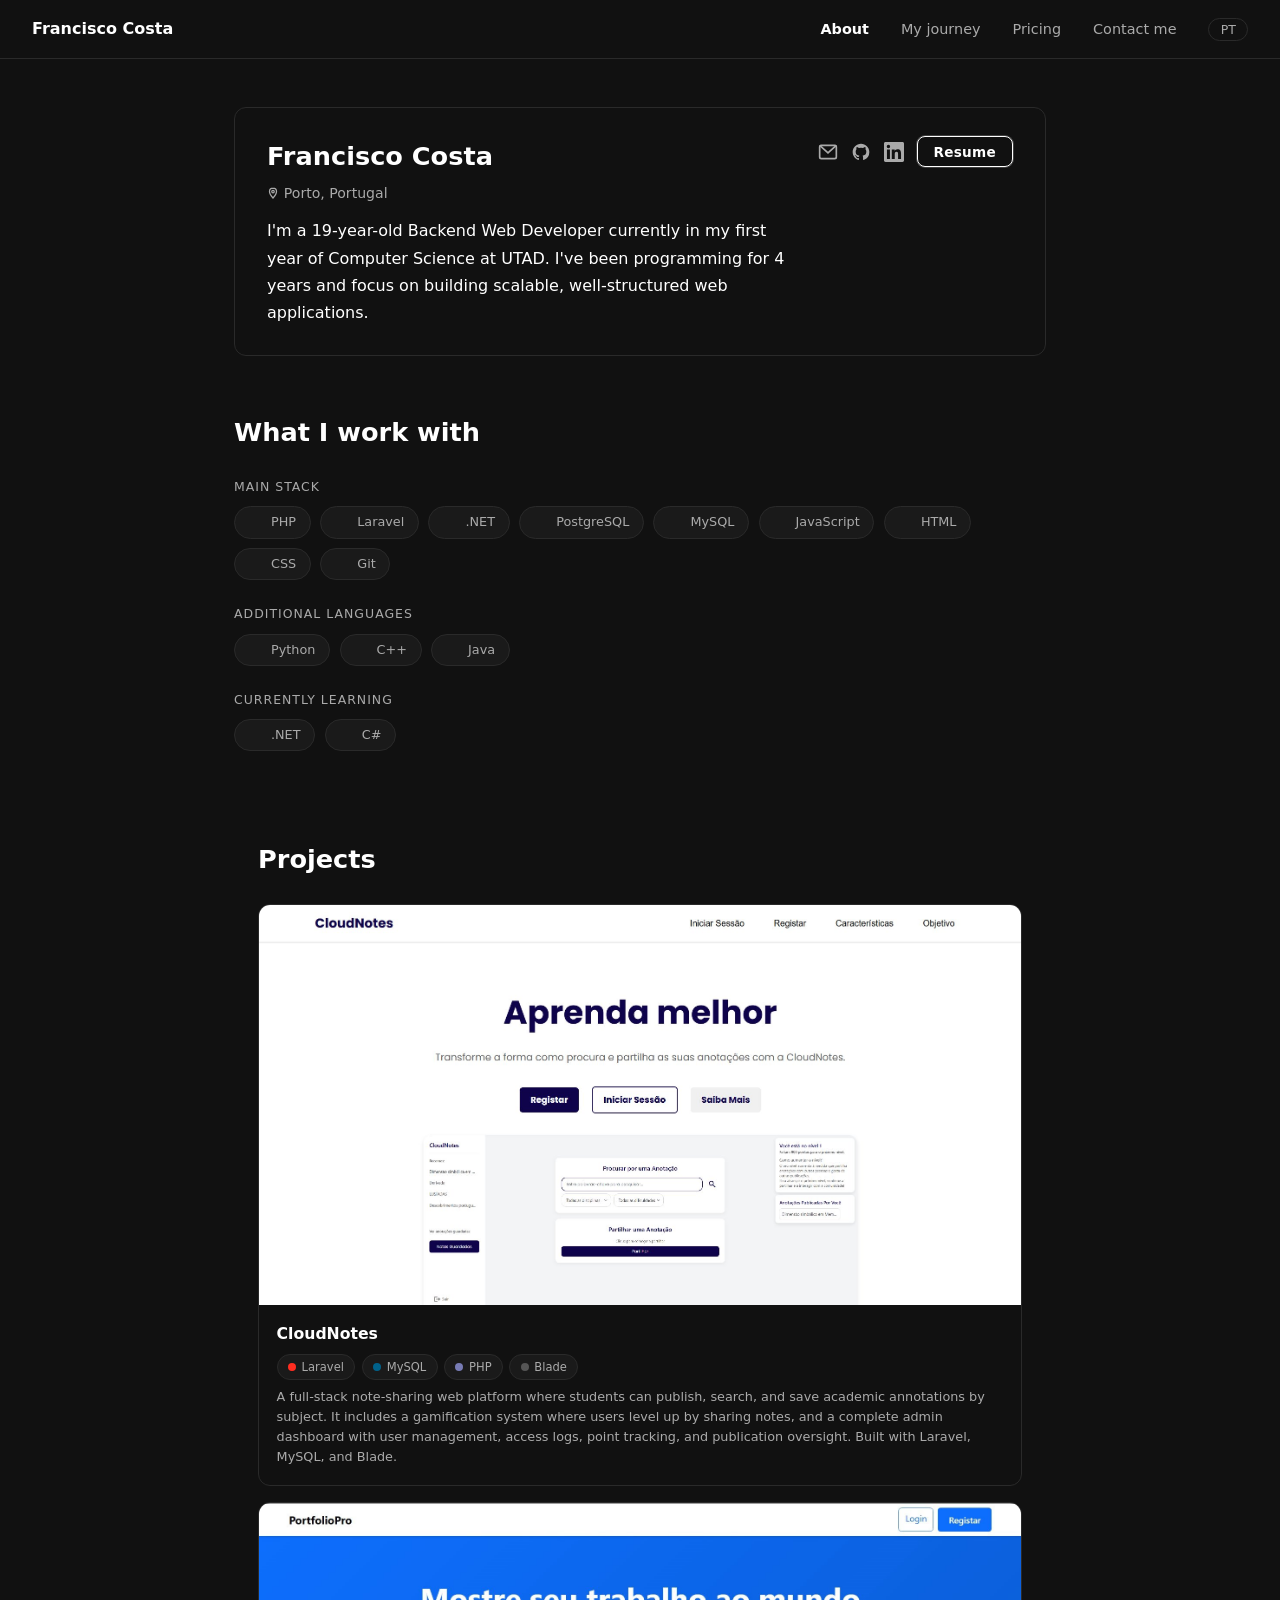
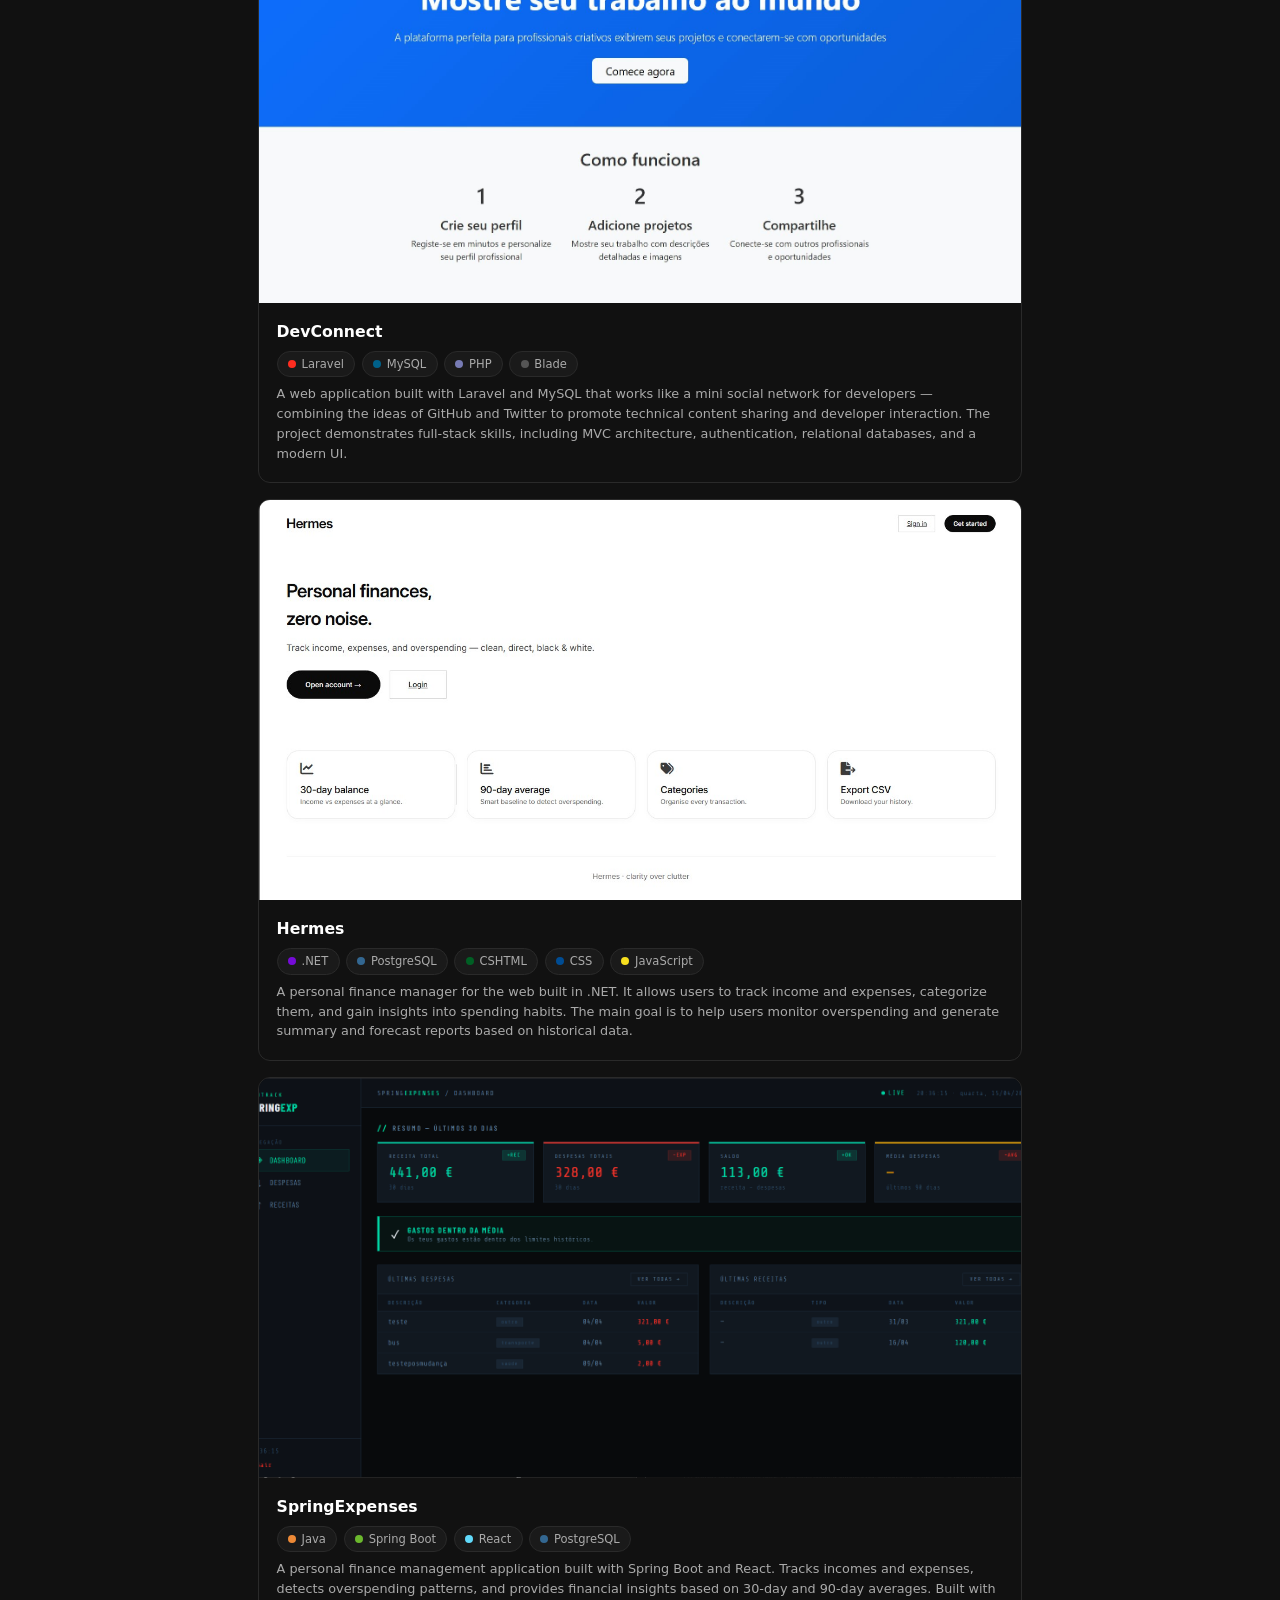
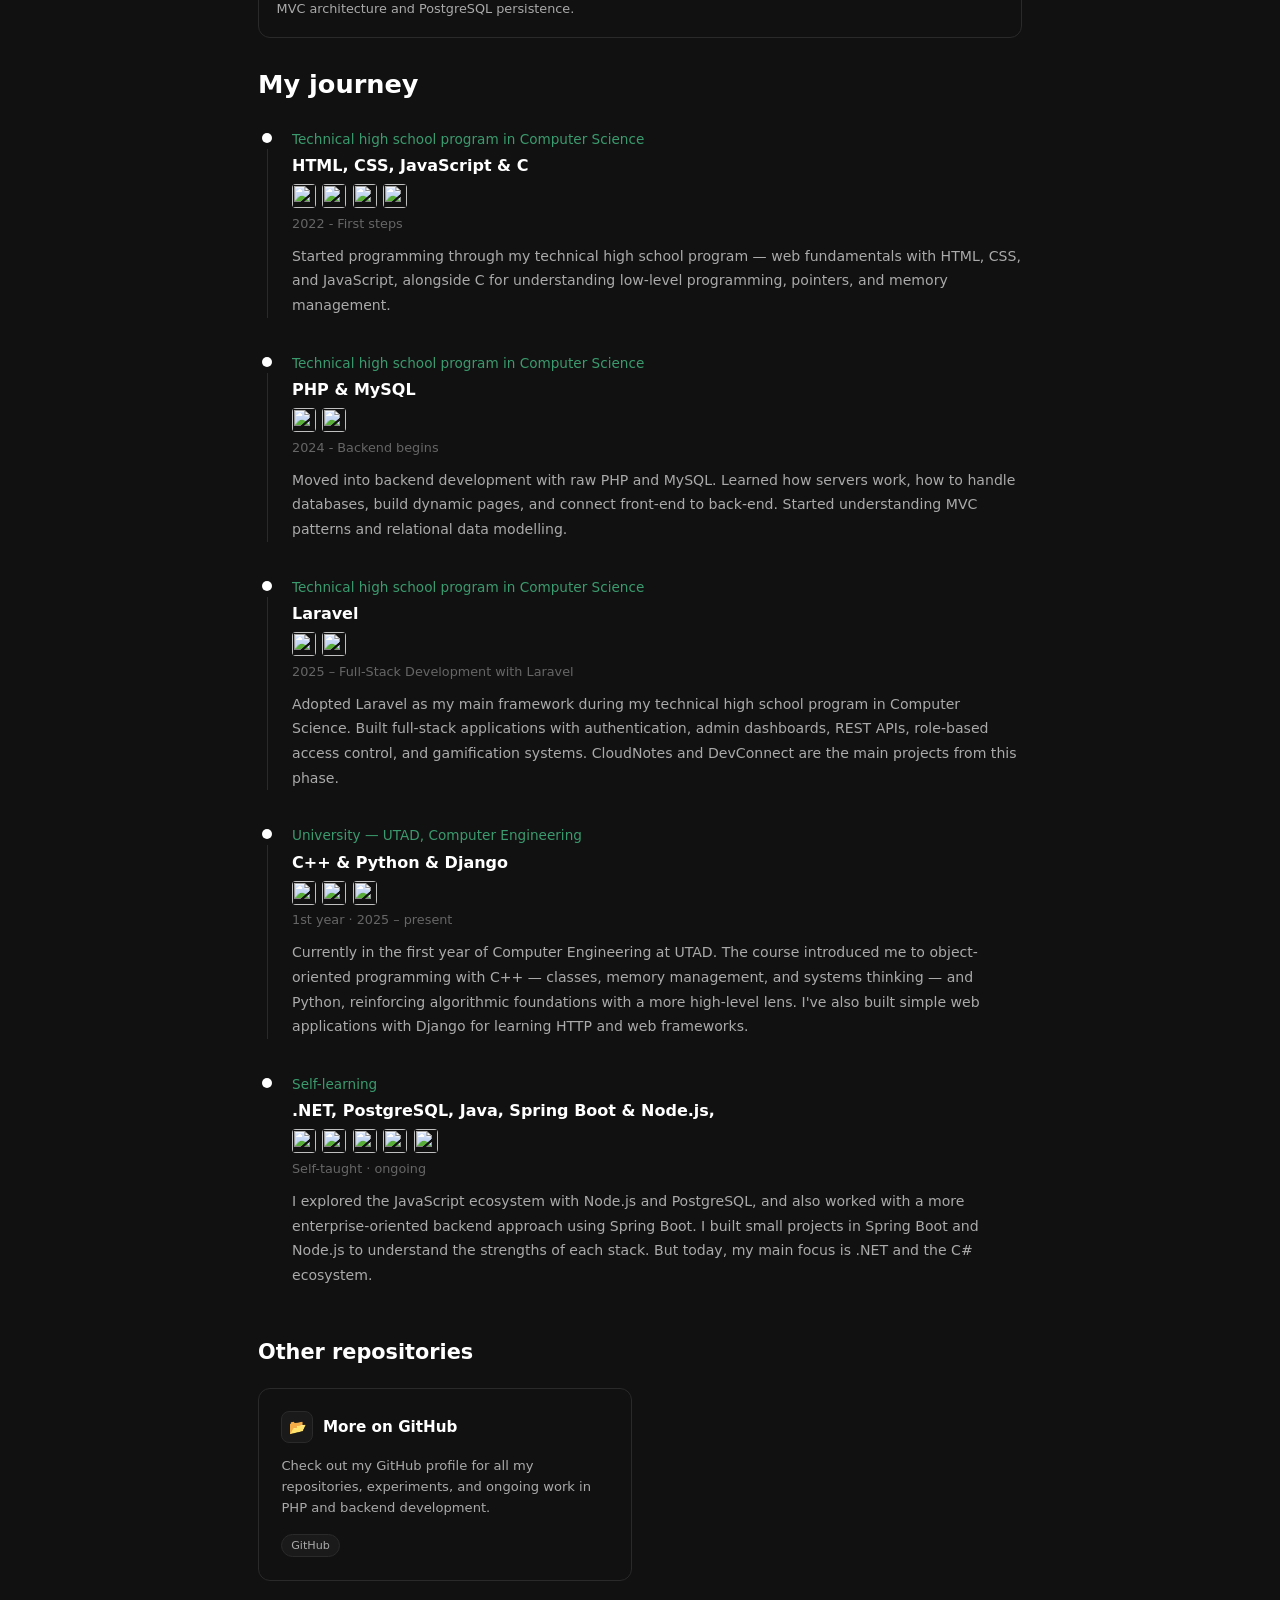
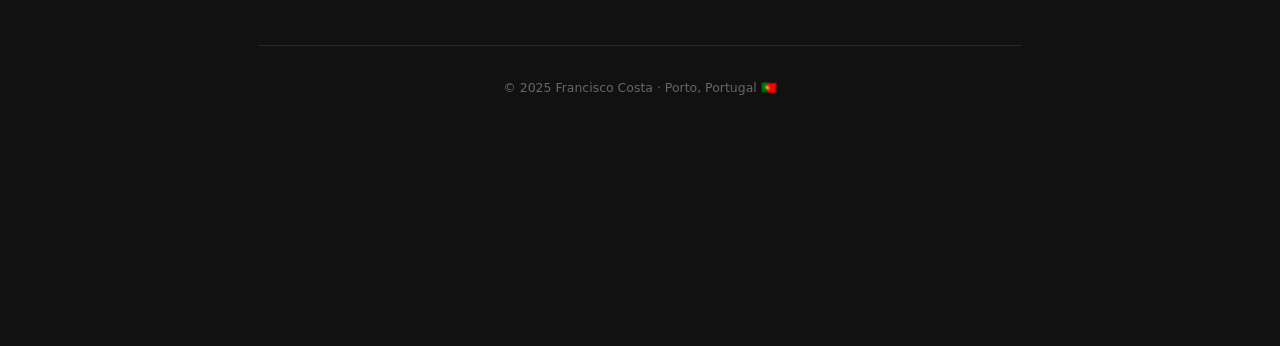
==== index.html @ a31b7cc2 "mudança nos projetos apresentados e otimização da pagina" ====
<!DOCTYPE html>
<html lang="en">
<head>
  <meta charset="UTF-8" />
  <meta name="viewport" content="width=device-width, initial-scale=1.0" />
  <title>Francisco Costa</title>
  <link rel="stylesheet" href="styles.css" />
  <!-- Google Analytics (Deferred) -->
  <script async src="https://www.googletagmanager.com/gtag/js?id=G-8XY3JKEK7T" defer></script>
</head>
<body>

<script>
window.dataLayer = window.dataLayer || [];
function gtag(){dataLayer.push(arguments);}
gtag('js', new Date());
gtag('config', 'G-8XY3JKEK7T');
</script>

<nav>
  <a href="index.html" class="nav-name">Francisco Costa</a>
  <ul class="nav-links">
    <li><a href="index.html" class="active" data-i18n="nav-about">About</a></li>
    <li><a href="#my-journey" id="nav-projects" data-i18n="nav-journey">My journey</a></li>
    <li><a href="pricing.html" data-i18n="nav-pricing">Pricing</a></li>
    <li><a href="contact.html" data-i18n="nav-contact">Contact me</a></li>
    <li><button id="lang-toggle" onclick="toggleLang()">PT</button></li>
  </ul>
</nav>

<!-- ══════════════ HOME ══════════════ -->
<main id="home-page">
  <div class="page">

    <div class="profile-card">
      <div class="profile-icons">
        <a href="mailto:franciscocosta1514@gmail.com" title="Email">
          <svg viewBox="0 0 24 24" fill="none" stroke="currentColor" stroke-width="2"><rect x="2" y="4" width="20" height="16" rx="2"/><polyline points="2,4 12,13 22,4"/></svg>
        </a>
        <a href="https://github.com/franciscocosta4" target="_blank" title="GitHub">
          <svg viewBox="0 0 24 24" fill="currentColor"><path d="M12 2C6.477 2 2 6.484 2 12.017c0 4.425 2.865 8.18 6.839 9.504.5.092.682-.217.682-.483 0-.237-.008-.868-.013-1.703-2.782.605-3.369-1.343-3.369-1.343-.454-1.158-1.11-1.466-1.11-1.466-.908-.62.069-.608.069-.608 1.003.07 1.531 1.032 1.531 1.032.892 1.53 2.341 1.088 2.91.832.092-.647.35-1.088.636-1.338-2.22-.253-4.555-1.113-4.555-4.951 0-1.093.39-1.988 1.029-2.688-.103-.253-.446-1.272.098-2.65 0 0 .84-.27 2.75 1.026A9.564 9.564 0 0112 6.844a9.59 9.59 0 012.504.337c1.909-1.296 2.747-1.027 2.747-1.027.546 1.379.202 2.398.1 2.651.64.7 1.028 1.595 1.028 2.688 0 3.848-2.339 4.695-4.566 4.943.359.309.678.92.678 1.855 0 1.338-.012 2.419-.012 2.747 0 .268.18.58.688.482A10.02 10.02 0 0022 12.017C22 6.484 17.522 2 12 2z"/></svg>
        </a>
        <a href="https://www.linkedin.com/in/franciscocostaa/" target="_blank" title="LinkedIn">
          <svg viewBox="0 0 24 24" fill="currentColor"><path d="M20.447 20.452h-3.554v-5.569c0-1.328-.027-3.037-1.852-3.037-1.853 0-2.136 1.445-2.136 2.939v5.667H9.351V9h3.414v1.561h.046c.477-.9 1.637-1.85 3.37-1.85 3.601 0 4.267 2.37 4.267 5.455v6.286zM5.337 7.433a2.062 2.062 0 01-2.063-2.065 2.064 2.064 0 112.063 2.065zm1.782 13.019H3.555V9h3.564v11.452zM22.225 0H1.771C.792 0 0 .774 0 1.729v20.542C0 23.227.792 24 1.771 24h20.451C23.2 24 24 23.227 24 22.271V1.729C24 .774 23.2 0 22.222 0h.003z"/></svg>
        </a>
        <button id="resume-btn" type="button" title="CV" data-i18n="resume-btn">CV</button>
      </div>
      <div class="profile-name">Francisco Costa</div>
      <div class="profile-location">
        <svg width="12" height="12" viewBox="0 0 24 24" fill="none" stroke="currentColor" stroke-width="2.5"><path d="M12 2C8.13 2 5 5.13 5 9c0 5.25 7 13 7 13s7-7.75 7-13c0-3.87-3.13-7-7-7z"/><circle cx="12" cy="9" r="2.5"/></svg>
        Porto, Portugal
      </div>
      <p class="profile-bio" data-i18n="bio">
        I'm an 19-year-old <strong> Backend Web Developer</strong> currently in my first year of <strong >Computer Science </strong>at UTAD. I've been programming for 4 years and focus on building scalable, well-structured web applications. 
      </p>
    </div>

    <h2 class="section-heading" data-i18n="what-i-work-with">What I work with</h2>

    <p style="font-size:0.78rem;color:var(--subtext);text-transform:uppercase;letter-spacing:0.08em;margin-bottom:0.6rem;margin-top:0" data-i18n="main-stack">Main stack</p>
    <div class="tech-grid" style="margin-bottom:1.5rem">
      <span class="tech-item"><img src="https://cdn.jsdelivr.net/gh/devicons/devicon@latest/icons/php/php-original.svg" class="tech-icon-img" />PHP</span>
      <span class="tech-item"><img src="https://cdn.jsdelivr.net/gh/devicons/devicon@latest/icons/laravel/laravel-original.svg" class="tech-icon-img" />Laravel</span>
      <span class="tech-item"><img src="https://cdn.jsdelivr.net/gh/devicons/devicon@latest/icons/dotnetcore/dotnetcore-original.svg" class="tech-icon-img" />.NET</span>
      <span class="tech-item"><img src="https://cdn.jsdelivr.net/gh/devicons/devicon@latest/icons/postgresql/postgresql-original.svg" class="tech-icon-img" />PostgreSQL</span>
      <span class="tech-item"><img src="https://cdn.jsdelivr.net/gh/devicons/devicon@latest/icons/mysql/mysql-original.svg" class="tech-icon-img" />MySQL</span>
      <span class="tech-item"><img src="https://cdn.jsdelivr.net/gh/devicons/devicon@latest/icons/javascript/javascript-original.svg" class="tech-icon-img" />JavaScript</span>
      <!-- <span class="tech-item"><img src="https://cdn.jsdelivr.net/gh/devicons/devicon@latest/icons/nodejs/nodejs-original.svg" class="tech-icon-img" />Node.js</span> -->
      <!-- <span class="tech-item"><img src="https://cdn.jsdelivr.net/gh/devicons/devicon@latest/icons/express/express-original.svg" class="tech-icon-img" />Express</span> -->
      <span class="tech-item"><img src="https://cdn.jsdelivr.net/gh/devicons/devicon@latest/icons/html5/html5-original.svg" class="tech-icon-img" />HTML</span>
      <span class="tech-item"><img src="https://cdn.jsdelivr.net/gh/devicons/devicon@latest/icons/css3/css3-original.svg" class="tech-icon-img" />CSS</span>
      <span class="tech-item"><img src="https://cdn.jsdelivr.net/gh/devicons/devicon@latest/icons/git/git-original.svg" class="tech-icon-img" />Git</span>
    </div>
    
    <p style="font-size:0.78rem;color:var(--subtext);text-transform:uppercase;letter-spacing:0.08em;margin-bottom:0.6rem;margin-top:0" data-i18n="additional-languages">Additional languages</p>
    <div class="tech-grid" style="margin-bottom:1.5rem">
      <span class="tech-item"><img src="https://cdn.jsdelivr.net/gh/devicons/devicon@latest/icons/python/python-original.svg" class="tech-icon-img" />Python</span>
      <span class="tech-item"><img src="https://cdn.jsdelivr.net/gh/devicons/devicon@latest/icons/cplusplus/cplusplus-original.svg" class="tech-icon-img" />C++</span>
      <span class="tech-item"><img src="https://cdn.jsdelivr.net/gh/devicons/devicon@latest/icons/java/java-original.svg" class="tech-icon-img" />Java</span>
      <!-- <span class="tech-item"><img src="https://cdn.jsdelivr.net/gh/devicons/devicon@latest/icons/c/c-original.svg" class="tech-icon-img" />C</span> -->
    </div>
    
    <p style="font-size:0.78rem;color:var(--subtext);text-transform:uppercase;letter-spacing:0.08em;margin-bottom:0.6rem;margin-top:0" data-i18n="learning-label">Currently Learning</p>
    <div class="tech-grid" style="margin-bottom:2.5rem">
      <span class="tech-item"><img src="https://cdn.jsdelivr.net/gh/devicons/devicon@latest/icons/dotnetcore/dotnetcore-original.svg" class="tech-icon-img" />.NET</span>
      <span class="tech-item"><img src="https://raw.githubusercontent.com/devicons/devicon/54cfe13ac10eaa1ef817a343ab0a9437eb3c2e08/icons/csharp/csharp-original.svg" class="tech-icon-img" />C#</span>
      <!-- <span class="tech-item"><img src="https://cdn.jsdelivr.net/gh/devicons/devicon@latest/icons/postgresql/postgresql-original.svg" class="tech-icon-img" />PostgreSQL</span> -->
    </div>
    <!-- ══════════════ PROJECTS PAGE ══════════════ -->
<div id="projects">
  <div class="page">
    <h1 class="section-heading" data-i18n="projects-heading">Projects</h1>
    <div class="work-list">

      <!-- CLOUDNOTES -->
      <a class="work-card" href="https://github.com/franciscocosta4/CloudNotes" target="_blank" style="text-decoration:none;color:inherit;display:block">
        <div class="work-screenshot" >
          <img src="[data-uri]" style="width:100%;height:100%;object-fit:cover;object-position:top left" />
        </div>
        <div class="work-info">
          <div class="work-title">CloudNotes</div>
          <div class="work-tech-row">
            <span class="work-badge"><span class="dot" style="background:#ff2d20"></span>Laravel</span>
            <span class="work-badge"><span class="dot" style="background:#00618a"></span>MySQL</span>
            <span class="work-badge"><span class="dot" style="background:#777bb4"></span>PHP</span>
            <span class="work-badge"><span class="dot" style="background:#555"></span>Blade</span>
          </div>
          <div class="work-desc" data-i18n="desc-cloudnotes">
            A full-stack note-sharing web platform where students can publish, search, and save academic annotations by subject. Features a <strong style="color:var(--text)">gamification system</strong> where users level up by sharing notes, and a complete <strong style="color:var(--text)">admin dashboard</strong> with user management, access logs, point tracking, and published annotation oversight. Built with Laravel, MySQL, and Blade.
          </div>
        </div>
      </a>

      <!-- PORTFOLIO -->
      <a class="work-card" href="https://github.com/franciscocosta4/portfolio-profissional-online" target="_blank" style="text-decoration:none;color:inherit;display:block">
        <div class="work-screenshot" >
          <img src="[data-uri]" style="width:100%;height:100%;object-fit:cover;object-position:top left" />
        </div>
        <div class="work-info">
          <div class="work-title">DevConnect</div>
          <div class="work-tech-row">
            <span class="work-badge"><span class="dot" style="background:#ff2d20"></span>Laravel</span>
            <span class="work-badge"><span class="dot" style="background:#00618a"></span>MySQL</span>
            <span class="work-badge"><span class="dot" style="background:#777bb4"></span>PHP</span>
            <span class="work-badge"><span class="dot" style="background:#555"></span>Blade</span>
            <!-- <span class="work-badge"><span class="dot" style="background:#1da1f2"></span>Twitter API</span>
            <span class="work-badge"><span class="dot" style="background:#0077b5"></span>LinkedIn API</span> -->
          </div>
          <div class="work-desc" data-i18n="desc-devconnect">
           Web application built with <strong style="color:var(--text)">Laravel and MySQL </strong> that works as a mini social network for developers — conceptually combining GitHub and Twitter, focused on sharing technical content and developer interaction.

The project aims to demonstrate full-stack skills, including MVC architecture, authentication, relational databases, and a modern UI.

          </div>
        </div>
      </a>


      <!-- HERMES -->
      <a class="work-card" href="https://github.com/franciscocosta4/hermes" target="_blank" style="text-decoration:none;color:inherit;display:block">
        <div class="work-screenshot" >
          <img src="hermes.jpg" alt="Hermes dashboard" style="width:100%;height:100%;object-fit:cover;object-position:top" />
        </div>
        <div class="work-info">
          <div class="work-title">Hermes</div>
          <div class="work-tech-row">
            <span class="work-badge"><span class="dot" style="background:#750bd8;color:#000"></span>.NET</span>
            <span class="work-badge"><span class="dot" style="background:#336791"></span>PostgreSQL</span>
            <span class="work-badge"><span class="dot" style="background:#005f24"></span>CSHTML</span>
            <span class="work-badge"><span class="dot" style="background:#004c93"></span>CSS</span>
            <span class="work-badge"><span class="dot" style="background:#f7df1e;color:#000"></span>JavaScript</span>
          </div>
          <div class="work-desc" data-i18n="desc-hermes">
            A personal <strong style="color:var(--text)">finance manager </strong> for the web made in  .net. It allows users to track incomes and expenses, categorize them, and get insights about spending behavior. The primary goal is to help users monitor if they are overspending and provide summary and forecast reports based on historical data.
          </div>
        </div>
      </a>

      <!-- SPRINGEXPENSES -->
      <a class="work-card" href="https://github.com/franciscocosta4/SpringExpenses" target="_blank" style="text-decoration:none;color:inherit;display:block">
        <div class="work-screenshot" >
          <img src="springExpenses.png" style="width:100%;height:100%;object-fit:cover;object-position:top" alt="SpringExpenses Dashboard" />
        </div>
        <div class="work-info">
          <div class="work-title">SpringExpenses</div>
          <div class="work-tech-row">
            <span class="work-badge"><span class="dot" style="background:#ed8936"></span>Java</span>
            <span class="work-badge"><span class="dot" style="background:#6bb82d"></span>Spring Boot</span>
            <span class="work-badge"><span class="dot" style="background:#61dafb;color:#000"></span>React</span>
            <span class="work-badge"><span class="dot" style="background:#336791"></span>PostgreSQL</span>
          </div>
          <div class="work-desc" data-i18n="desc-springexpenses">
            A personal finance management application built with <strong style="color:var(--text)">Spring Boot and React</strong>. Tracks incomes and expenses, detects overspending patterns, and provides financial insights based on 30-day and 90-day averages. Built with MVC architecture and PostgreSQL persistence.
          </div>
        </div>
      </a>
    </div>
    <br/>

    <div class="exp-section">
      <h2 id="my-journey" class="section-heading" data-i18n="my-journey">My journey</h2>
      <div>

        <div class="exp-item">
          <div class="exp-timeline"><div class="exp-dot"></div><div class="exp-line"></div></div>
          <div>
            <span class="exp-company-link">Technical high school program in Computer Science</span>
            <div class="exp-role">HTML, CSS, JavaScript &amp; C</div>
            <div class="exp-tech-row">
              <img src="https://cdn.jsdelivr.net/gh/devicons/devicon@latest/icons/html5/html5-original.svg" class="exp-tech-img" title="HTML5" />
              <img src="https://cdn.jsdelivr.net/gh/devicons/devicon@latest/icons/css3/css3-original.svg" class="exp-tech-img" title="CSS3" />
              <img src="https://cdn.jsdelivr.net/gh/devicons/devicon@latest/icons/javascript/javascript-original.svg" class="exp-tech-img" title="JavaScript" />
              <img src="https://cdn.jsdelivr.net/gh/devicons/devicon@latest/icons/c/c-original.svg" class="exp-tech-img" title="C" />
            </div>
            <div class="exp-period" data-i18n="period-1">2022 - First steps</div>
            <div class="exp-desc" data-i18n="desc-1">
              Started programming through my technical high school program — web fundamentals with HTML, CSS, and JavaScript, alongside <strong>C</strong> for understanding low-level programming.
            </div>
          </div>
        </div>

        <div class="exp-item">
          <div class="exp-timeline"><div class="exp-dot"></div><div class="exp-line"></div></div>
          <div>
            <span class="exp-company-link">Technical high school program in Computer Science</span>
            <div class="exp-role">PHP &amp; MySQL</div>
            <div class="exp-tech-row">
              <img src="https://cdn.jsdelivr.net/gh/devicons/devicon@latest/icons/php/php-original.svg" class="exp-tech-img" title="PHP" />
              <img src="https://cdn.jsdelivr.net/gh/devicons/devicon@latest/icons/mysql/mysql-original.svg" class="exp-tech-img" title="MySQL" />
            </div>
            <div class="exp-period" data-i18n="period-2">2024 - Backend begins</div>
            <div class="exp-desc" data-i18n="desc-2">
              Moved into backend development with raw PHP and MySQL. Learned how servers work, how to handle databases, build dynamic pages, and connect front-end to back-end.
            </div>
          </div>
        </div>

        <div class="exp-item">
          <div class="exp-timeline"><div class="exp-dot"></div><div class="exp-line"></div></div>
          <div>
            <span class="exp-company-link">Technical high school program in Computer Science</span>
            <div class="exp-role">Laravel</div>
            <div class="exp-tech-row">
              <img src="https://cdn.jsdelivr.net/gh/devicons/devicon@latest/icons/laravel/laravel-original.svg" class="exp-tech-img" title="Laravel" />
              <img src="https://cdn.jsdelivr.net/gh/devicons/devicon@latest/icons/mysql/mysql-original.svg" class="exp-tech-img" title="MySQL" />
            </div>
            <div class="exp-period" data-i18n="period-3">2025 – Full-Stack Development with Laravel</div>
            <div class="exp-desc" data-i18n="desc-3">
              Adopted Laravel as my main framework and started building full-stack applications with authentication, admin dashboards, REST APIs and much more. <strong>CloudNotes and DevConnect are the main projects from this phase.</strong>
            </div>
          </div>
        </div>

        <div class="exp-item">
          <div class="exp-timeline"><div class="exp-dot"></div><div class="exp-line"></div></div>
          <div>
            <span class="exp-company-link">University — UTAD, Computer Engineering</span>
            <div class="exp-role">C++ &amp; Python &amp; Django</div>
            <div class="exp-tech-row">
              <img src="https://cdn.jsdelivr.net/gh/devicons/devicon@latest/icons/cplusplus/cplusplus-original.svg" class="exp-tech-img" title="C++" />
              <img src="https://cdn.jsdelivr.net/gh/devicons/devicon@latest/icons/python/python-original.svg" class="exp-tech-img" title="Python" />
              <img src="https://cdn.jsdelivr.net/gh/devicons/devicon@latest/icons/django/django-plain.svg" class="exp-tech-img" title="Django" />
            </div>
            <div class="exp-period" data-i18n="period-4">1st year · 2025 – present</div>
            <div class="exp-desc" data-i18n="desc-4">
              Currently in the first year of <strong>Computer Engineering at UTAD</strong>. The course introduced me to object-oriented programming with <strong>C++</strong> and <strong>Python</strong>, reinforcing algorithmic foundations with a more high-level lens. I've also built simple web applications with <strong>Django</strong>.
            </div>
          </div>
        </div>

        <div class="exp-item">
          <div class="exp-timeline"><div class="exp-dot"></div></div>
          <div>
            <span class="exp-company-link">Self-learning</span>

            <div class="exp-role">.NET, PostgreSQL, Java, Spring Boot &amp; Node.js,</div>
            <div class="exp-tech-row">
              <img src="https://cdn.jsdelivr.net/gh/devicons/devicon@latest/icons/dotnetcore/dotnetcore-original.svg" class="exp-tech-img" title=".NET" />
              <img src="https://cdn.jsdelivr.net/gh/devicons/devicon@latest/icons/postgresql/postgresql-original.svg" class="exp-tech-img" title="PostgreSQL" />
              <img src="https://cdn.jsdelivr.net/gh/devicons/devicon@latest/icons/spring/spring-original.svg" class="exp-tech-img" title="Spring Boot" />
              <img src="https://cdn.jsdelivr.net/gh/devicons/devicon@latest/icons/java/java-original.svg" class="exp-tech-img" title="Java" />
              <img src="https://cdn.jsdelivr.net/gh/devicons/devicon@latest/icons/nodejs/nodejs-original.svg" class="exp-tech-img" title="Node.js" />
            </div>
            <div class="exp-period" data-i18n="period-5">Self-taught · ongoing</div>
            <div class="exp-desc" data-i18n="desc-5">
              I explored the JavaScript ecosystem with Node.js and PostgreSQL, and also worked with a enterprise-oriented  approach using Spring Boot. I built small projects in <strong>Spring Boot</strong> and <strong>Node.js</strong> to understand the strengths of each stack.
              <br> But today, my <strong>main focus</strong> is <strong>.NET</strong> and the C# ecosystem.
            </div>
          </div>
        </div>
</div>



    <div class="proj-grid-header" style="margin-top:3rem;margin-bottom:1.2rem">
      <h2 style="font-size:1.3rem;font-weight:700;color:var(--text)">Other repositories</h2>
    </div>
    <div class="projects-grid">
      <a class="proj-card" href="https://github.com/franciscocosta4" target="_blank">
        <div class="proj-top"><div class="proj-icon">📂</div><div class="proj-name">More on GitHub</div></div>
        <div class="proj-desc">Check out my GitHub profile for all my repositories, experiments, and ongoing work in PHP and backend development.</div>
        <div class="proj-tags"><span class="proj-tag">GitHub</span></div>
      </a>

    </div>
    <div class="footer">© 2025 Francisco Costa · Porto, Portugal 🇵🇹</div>
  </div>
</div>

</main>

<script>
  function showPage(page) {
    ['home','projects','pricing','contact'].forEach(p => {
      document.getElementById(p+'-page').style.display = 'none';
      const n = document.getElementById('nav-'+p);
      if(n) n.classList.remove('active');
    });
    document.getElementById(page+'-page').style.display = 'block';
    const activeNav = document.getElementById('nav-'+page);
    if(activeNav) activeNav.classList.add('active');
  }
</script>
<script src="scripts.js" defer></script>
</body>
</html>
---- styles.css ----
/* GLOBAL STYLES */
*, *::before, *::after {
  box-sizing: border-box;
  margin: 0;
  padding: 0;
}

:root {
  --bg: #111111;
  --surface: #1a1a1a;
  --border: #2a2a2a;
  --accent: #3b9b6e;
  --text: #ffffff;
  --subtext: #aaaaaa;
  --muted: #666666;
}

html {
  scroll-behavior: smooth;
  scroll-padding-top: 5.5rem;
}

body {
  background: var(--bg);
  color: var(--text);
  font-family: Inter, ui-sans-serif, system-ui, -apple-system, BlinkMacSystemFont, "Segoe UI", sans-serif;
  font-size: 16px;
  line-height: 1.6;
  opacity: 0;
  animation: fadeIn 0.6s ease forwards;
}

@keyframes fadeIn {
  to {
    opacity: 1;
  }
}

a {
  color: inherit;
  text-decoration: none;
}

/* NAVIGATION */
nav {
  display: flex;
  align-items: center;
  justify-content: space-between;
  padding: 1rem 2rem;
  position: sticky;
  top: 0;
  background: var(--bg);
  z-index: 50;
  border-bottom: 1px solid var(--border);
}

.nav-name {
  font-weight: 700;
  font-size: 1rem;
}

.nav-links {
  display: flex;
  gap: 2rem;
  list-style: none;
}

.nav-links a {
  color: var(--subtext);
  font-size: 0.9rem;
  transition: color 0.15s;
  cursor: pointer;
}

.nav-links a:hover,
.nav-links a.active {
  color: var(--text);
  font-weight: 600;
}

#lang-toggle {
  background: none;
  border: 1px solid var(--border);
  color: var(--subtext);
  border-radius: 999px;
  padding: 0.2rem 0.7rem;
  font-size: 0.78rem;
  cursor: pointer;
  font-family: inherit;
  transition: color 0.2s, border-color 0.2s;
}

#lang-toggle:hover {
  color: var(--text);
  border-color: var(--text);
}

/* PAGE WRAPPER */
.page {
  max-width: 860px;
  margin: 0 auto;
  padding: 3rem 1.5rem 6rem;
}

.page.pricing {
  max-width: 860px;
}

.page.contact {
  min-height: calc(100vh - 70px);
  display: flex;
  flex-direction: column;
  justify-content: center;
}

/* FOOTER */
.footer {
  text-align: center;
  color: var(--muted);
  font-size: 0.78rem;
  padding-top: 2rem;
  border-top: 1px solid var(--border);
  margin-top: 4rem;
}

/* PROFILE CARD */
.profile-card {
  border: 1px solid var(--border);
  border-radius: 12px;
  padding: 1.8rem 2rem;
  margin-bottom: 3.5rem;
  position: relative;
}

.profile-icons {
  position: absolute;
  top: 1.8rem;
  right: 2rem;
  display: flex;
  gap: 0.8rem;
}

.profile-icons a {
  color: var(--subtext);
  transition: color 0.15s;
  display: flex;
  align-items: center;
}

.profile-icons button {
  color: #ffffff;
  background: transparent;
  border: 1px solid #ffffff;
  border-radius: 8px;
  padding: 0.4rem 1rem;
  font-size: 0.85rem;
  font-weight: 700;
  letter-spacing: 0.02em;
  font-family: inherit;
  cursor: pointer;
  box-shadow: 0 0 0 1px rgba(255, 255, 255, 0.2);
  transition: transform 0.16s ease, box-shadow 0.16s ease, background-color 0.16s ease;
}

.profile-icons a:hover {
  color: var(--text);
}

.profile-icons button:hover {
  transform: translateY(-1px);
  background-color: rgba(255, 255, 255, 0.08);
  box-shadow: 0 0 0 1px rgba(255, 255, 255, 0.45);
}

.profile-icons button:focus-visible {
  outline: 2px solid #ffffff;
  outline-offset: 2px;
}

.profile-icons svg {
  width: 20px;
  height: 20px;
}

.profile-name {
  font-size: 1.6rem;
  font-weight: 800;
  margin-bottom: 0.3rem;
}

.profile-location {
  color: var(--subtext);
  font-size: 0.88rem;
  display: flex;
  align-items: center;
  gap: 0.3rem;
  margin-bottom: 0.8rem;
}

.profile-bio {
  font-size: 1rem;
  color: var(--text);
  line-height: 1.7;
  max-width: 520px;
}

/* SECTION HEADING */
.section-heading {
  font-size: 1.6rem;
  font-weight: 800;
  margin-bottom: 1.5rem;
}

/* Section meta (labels like "Main stack", "Additional languages") */
.section-meta {
  font-size: 0.78rem;
  color: var(--subtext);
  text-transform: uppercase;
  letter-spacing: 0.08em;
  margin: 0 0 0.6rem 0;
}

/* TECH GRID */
.tech-grid {
  display: flex;
  flex-wrap: wrap;
  gap: 0.6rem;
  margin-bottom: 1.5rem;
}

.tech-item {
  display: inline-flex;
  align-items: center;
  gap: 0.4rem;
  background: var(--surface);
  border: 1px solid var(--border);
  border-radius: 999px;
  padding: 0.3rem 0.85rem;
  font-size: 0.8rem;
  color: var(--subtext);
  white-space: nowrap;
}

.tech-icon {
  width: 16px;
  height: 16px;
  border-radius: 3px;
  display: inline-flex;
  align-items: center;
  justify-content: center;
  font-size: 9px;
  font-weight: 700;
  color: #fff;
  flex-shrink: 0;
}

.tech-icon-img {
  width: 16px;
  height: 16px;
  border-radius: 3px;
  flex-shrink: 0;
  object-fit: contain;
}

/* EXPERIENCE SECTION */
.exp-section {
  margin-bottom: 3.5rem;
}

.exp-item {
  display: grid;
  grid-template-columns: 18px 1fr;
  gap: 0 1rem;
  padding-bottom: 2.2rem;
}

.exp-item:last-child {
  padding-bottom: 0;
}

.exp-timeline {
  display: flex;
  flex-direction: column;
  align-items: center;
}

.exp-dot {
  width: 10px;
  height: 10px;
  border-radius: 50%;
  background: var(--text);
  flex-shrink: 0;
  margin-top: 4px;
}

.exp-line {
  flex: 1;
  width: 1px;
  background: var(--border);
  margin-top: 6px;
}

.exp-item:last-child .exp-line {
  display: none;
}

.exp-company-link {
  color: var(--accent);
  font-size: 0.85rem;
  font-weight: 500;
  display: block;
  margin-bottom: 0.15rem;
}

.exp-role {
  font-weight: 700;
  font-size: 1rem;
  margin-bottom: 0.35rem;
}

.exp-featured-icon {
  width: 34px;
  height: 34px;
  border-radius: 10px;
  display: inline-flex;
  align-items: center;
  justify-content: center;
  background: var(--surface);
  border: 1px solid var(--border);
  margin-bottom: 0.55rem;
  overflow: hidden;
}

.exp-featured-icon img {
  width: 22px;
  height: 22px;
  object-fit: contain;
  display: block;
}

.exp-tech-row {
  display: flex;
  gap: 0.4rem;
  flex-wrap: wrap;
  margin-bottom: 0.35rem;
}

.exp-tech {
  width: 24px;
  height: 24px;
  border-radius: 50%;
  display: inline-flex;
  align-items: center;
  justify-content: center;
  font-size: 9px;
  font-weight: 700;
  color: #fff;
}

.exp-tech-img {
  width: 24px;
  height: 24px;
  border-radius: 4px;
  object-fit: contain;
}

.exp-period {
  font-size: 0.8rem;
  color: var(--muted);
  margin-bottom: 0.6rem;
}

.exp-desc {
  font-size: 0.88rem;
  color: var(--subtext);
  line-height: 1.75;
}

.exp-desc strong {
  color: var(--text);
  font-weight: 700;
}

/* WORK CARDS */
.work-section {
  margin-bottom: 3.5rem;
}

.work-list {
  display: flex;
  flex-direction: column;
  gap: 1rem;
}

.work-card {
  border: 1px solid var(--border);
  border-radius: 12px;
  overflow: hidden;
  transition: border-color 0.2s;
  cursor: pointer;
  display: flex;
  flex-direction: column;
  min-height: 500px;
}

.work-card:hover {
  border-color: #444;
}

.work-screenshot {
  width: 100%;
  height: 400px;
  overflow: hidden;
  flex-shrink: 0;
}

.work-screenshot img {
  display: block;
  width: 100%;
  height: 100%;
  object-fit: cover;
  object-position: top center;
}

.work-mock {
  width: 100%;
  height: 100%;
  display: flex;
  flex-direction: column;
  position: relative;
}

.mock-bar {
  height: 30px;
  background: rgba(0, 0, 0, 0.5);
  border-bottom: 1px solid rgba(255, 255, 255, 0.05);
  display: flex;
  align-items: center;
  padding: 0 12px;
  gap: 6px;
  flex-shrink: 0;
}

.mock-bar span {
  width: 8px;
  height: 8px;
  border-radius: 50%;
}

.mock-body {
  flex: 1;
  display: flex;
  align-items: center;
  justify-content: center;
  flex-direction: column;
  gap: 0.4rem;
}

.mock-title {
  font-size: 1.3rem;
  font-weight: 800;
  color: rgba(255, 255, 255, 0.75);
}

.mock-url {
  font-size: 0.7rem;
  color: rgba(255, 255, 255, 0.3);
  font-family: monospace;
}

.work-info {
  padding: 1rem 1.1rem 1.15rem;
}

.work-title {
  font-weight: 700;
  font-size: 0.98rem;
  margin-bottom: 0.45rem;
}

.work-tech-row {
  display: flex;
  flex-wrap: wrap;
  gap: 0.4rem;
  margin-bottom: 0.45rem;
}

.work-badge {
  display: inline-flex;
  align-items: center;
  gap: 0.35rem;
  background: var(--surface);
  border: 1px solid var(--border);
  border-radius: 999px;
  padding: 0.18rem 0.65rem;
  font-size: 0.72rem;
  color: var(--subtext);
}

.work-badge .dot {
  width: 8px;
  height: 8px;
  border-radius: 50%;
}

.work-desc {
  font-size: 0.8rem;
  color: var(--subtext);
  line-height: 1.55;
}

/* PROJECTS GRID */
.projects-grid {
  display: grid;
  grid-template-columns: 1fr 1fr;
  gap: 1rem;
}

.proj-card {
  border: 1px solid var(--border);
  border-radius: 12px;
  padding: 1.4rem;
  display: flex;
  flex-direction: column;
  gap: 0.5rem;
  transition: border-color 0.2s;
  text-decoration: none;
}

.proj-card:hover {
  border-color: #444;
}

.proj-top {
  display: flex;
  align-items: center;
  gap: 0.6rem;
  margin-bottom: 0.2rem;
}

.proj-icon {
  width: 32px;
  height: 32px;
  border-radius: 8px;
  background: var(--surface);
  border: 1px solid var(--border);
  display: flex;
  align-items: center;
  justify-content: center;
  font-size: 14px;
}

.proj-name {
  font-weight: 700;
  font-size: 0.95rem;
}

.proj-desc {
  font-size: 0.82rem;
  color: var(--subtext);
  line-height: 1.6;
}

.proj-tags {
  display: flex;
  flex-wrap: wrap;
  gap: 0.35rem;
  margin-top: auto;
  padding-top: 0.5rem;
}

.proj-tag {
  font-size: 0.7rem;
  background: var(--surface);
  border: 1px solid var(--border);
  border-radius: 999px;
  padding: 0.12rem 0.55rem;
  color: var(--subtext);
}

/* CONTACT CARD */
.contact-card {
  border: 1px solid var(--border);
  border-radius: 12px;
  padding: 2.5rem;
  background: #161616;
  margin-bottom: 1.5rem;
  text-align: center;
}

.contact-card h2 {
  font-size: 1.8rem;
  font-weight: 800;
  margin-bottom: 0.4rem;
}

.contact-card > p {
  color: var(--subtext);
  font-size: 0.9rem;
  margin-bottom: 2.5rem;
}

.contact-methods {
  display: flex;
  gap: 3.5rem;
  flex-wrap: wrap;
  justify-content: center;
}

.contact-method {
  display: flex;
  flex-direction: column;
  align-items: center;
  gap: 0.5rem;
  text-align: center;
  min-width: 80px;
}

.contact-method svg {
  width: 42px;
  height: 42px;
}

.contact-method strong {
  font-size: 0.95rem;
  font-weight: 700;
}

.contact-method span {
  font-size: 0.82rem;
  color: var(--subtext);
}

.contact-method a {
  color: var(--subtext);
  transition: color 0.15s;
}

.contact-method a:hover {
  color: var(--text);
}

/* PRICING */
.pricing-header {
  text-align: center;
  margin-bottom: 3rem;
}

.pricing-header h1 {
  font-size: 2.2rem;
  font-weight: 800;
  margin-bottom: 0.5rem;
}

.pricing-header p {
  color: var(--subtext);
  font-size: 0.92rem;
}

.pricing-grid {
  display: grid;
  grid-template-columns: repeat(3, 1fr);
  gap: 1.2rem;
  align-items: start;
}

.pricing-card {
  border: 1px solid var(--border);
  border-radius: 12px;
  padding: 1.8rem;
  background: #161616;
  position: relative;
}

.pricing-card.popular {
  border: 2px solid var(--text);
}

.popular-badge {
  position: absolute;
  top: -14px;
  left: 50%;
  transform: translateX(-50%);
  background: var(--text);
  color: var(--bg);
  font-size: 0.72rem;
  font-weight: 700;
  padding: 3px 14px;
  border-radius: 999px;
  white-space: nowrap;
}

.pricing-card h3 {
  font-size: 1.15rem;
  font-weight: 700;
  margin-bottom: 0.4rem;
}

.pricing-desc {
  font-size: 0.83rem;
  color: var(--subtext);
  margin-bottom: 1.2rem;
  line-height: 1.55;
}

.pricing-price {
  font-size: 2rem;
  font-weight: 800;
  margin-bottom: 1.5rem;
}

.pricing-features {
  list-style: none;
  display: flex;
  flex-direction: column;
  gap: 0.55rem;
}

.pricing-features li {
  font-size: 0.85rem;
  color: var(--subtext);
  display: flex;
  align-items: flex-start;
  gap: 0.55rem;
}

.pricing-features li::before {
  content: '✓';
  color: var(--accent);
  font-weight: 700;
  flex-shrink: 0;
}

/* RESPONSIVE */
@media (max-width: 640px) {
  nav {
    padding: 0.8rem 1rem;
  }

  .nav-links {
    gap: 1rem;
  }

  .nav-links a {
    font-size: 0.78rem;
  }

  .page {
    padding: 2rem 1rem 4rem;
  }

  .pricing-grid {
    grid-template-columns: 1fr;
  }

  .projects-grid {
    grid-template-columns: 1fr;
  }

  .contact-methods {
    gap: 2rem;
    justify-content: center;
  }
}
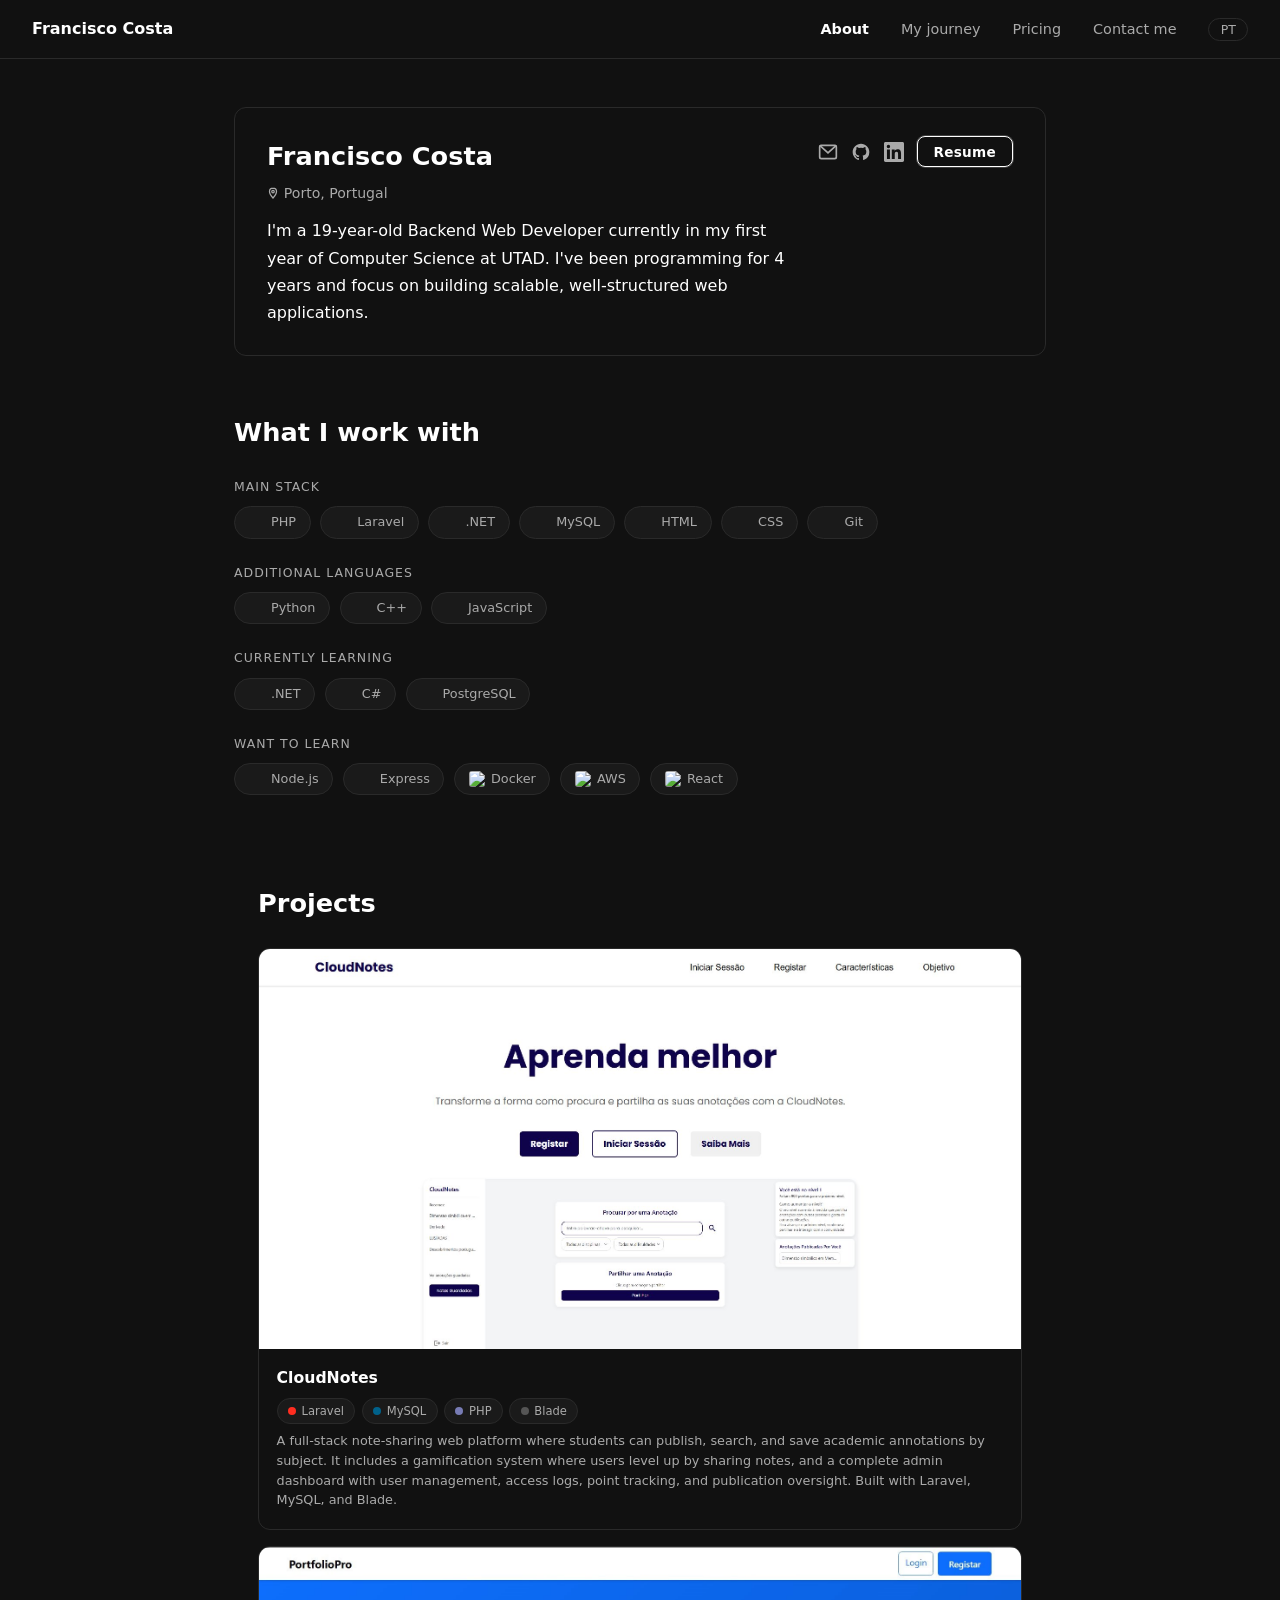
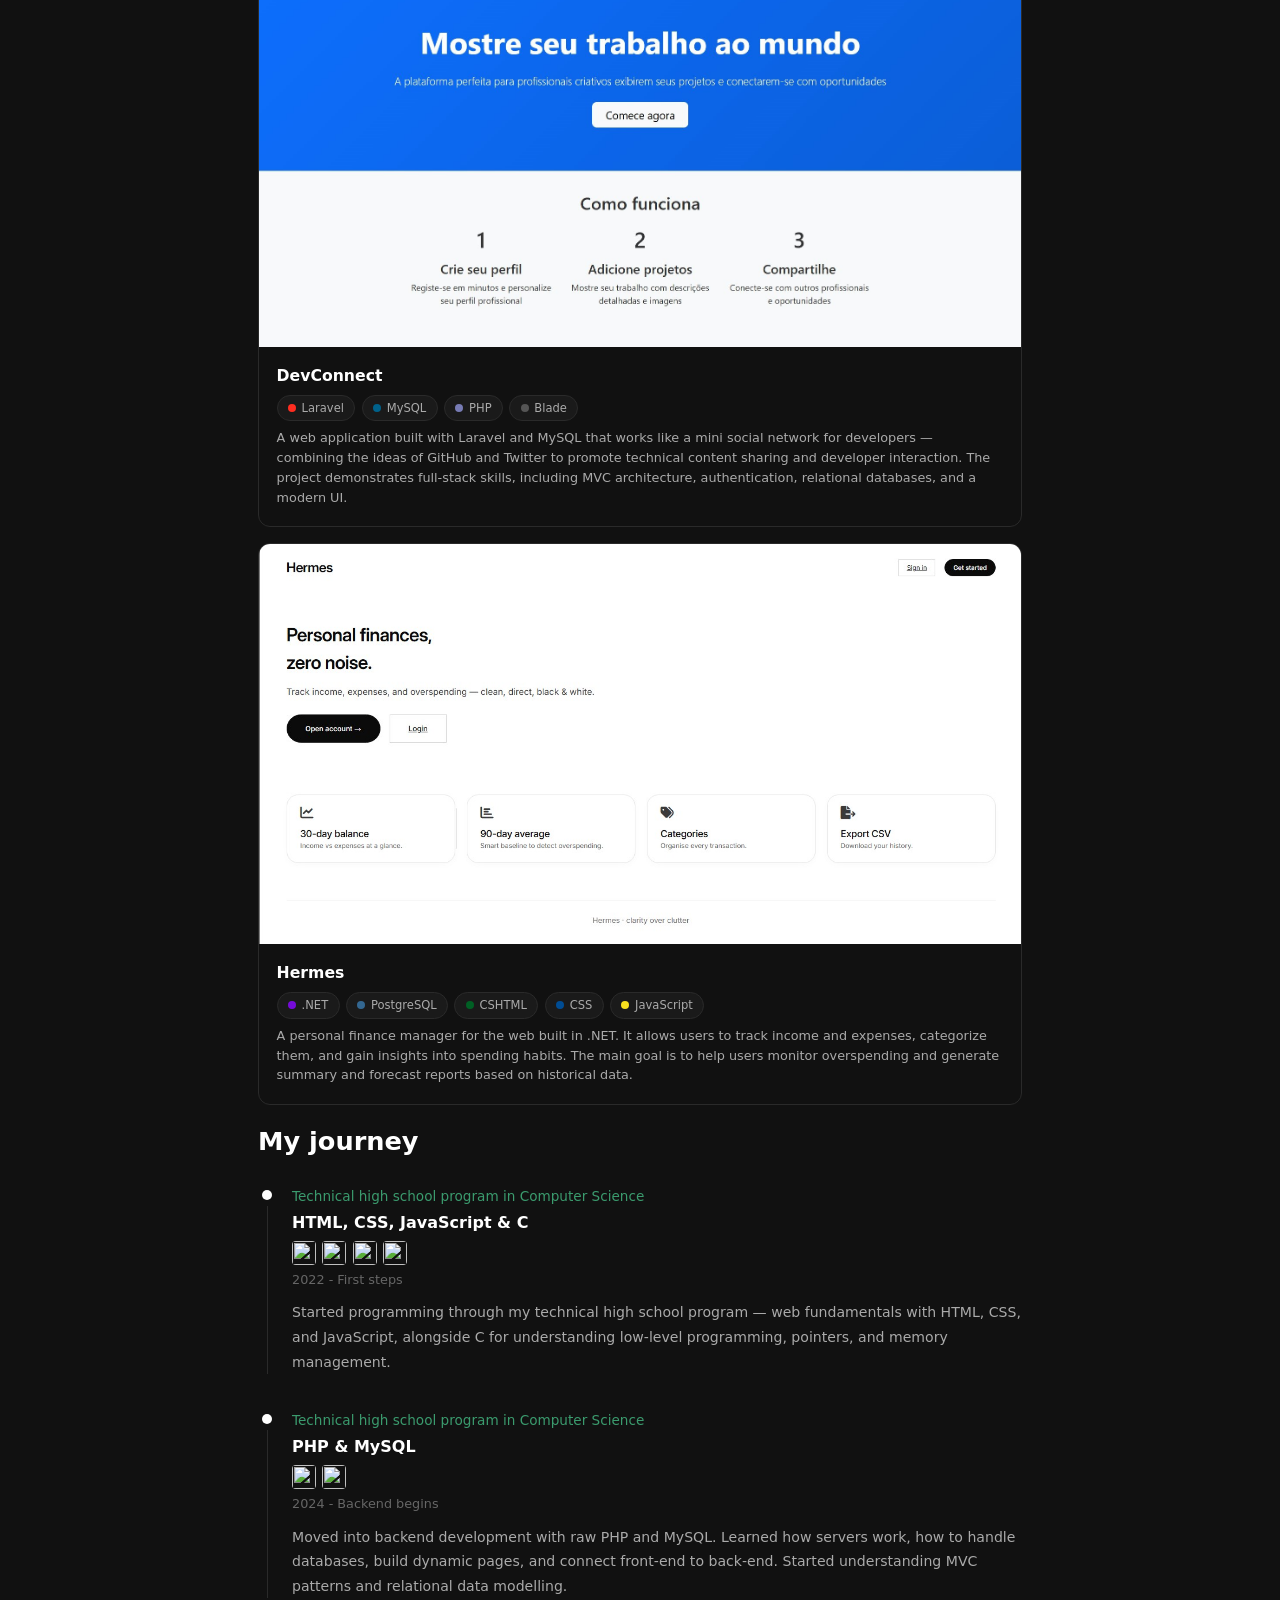
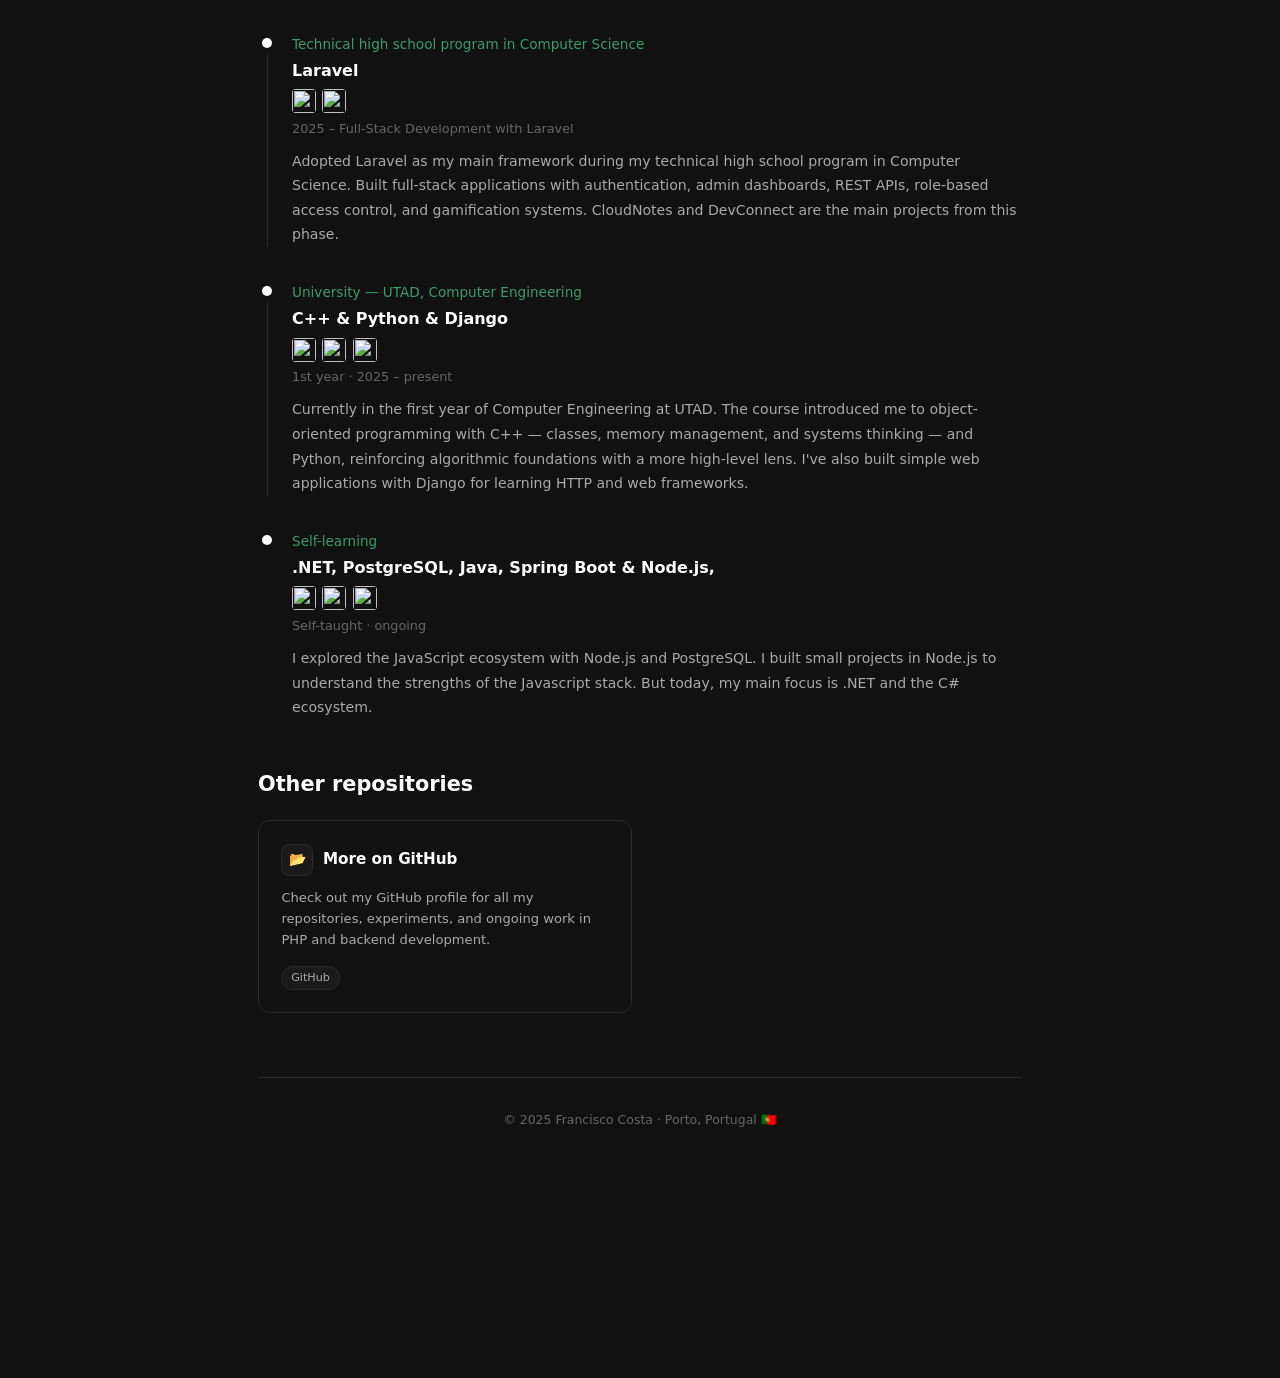
==== commit 83076705: "pequenas atualizações" ====
--- a/index.html
+++ b/index.html
@@ -19,13 +19,17 @@
 
 <nav>
   <a href="index.html" class="nav-name">Francisco Costa</a>
-  <ul class="nav-links">
+  <ul class="nav-links" id="nav-links">
     <li><a href="index.html" class="active" data-i18n="nav-about">About</a></li>
     <li><a href="#my-journey" id="nav-projects" data-i18n="nav-journey">My journey</a></li>
     <li><a href="pricing.html" data-i18n="nav-pricing">Pricing</a></li>
     <li><a href="contact.html" data-i18n="nav-contact">Contact me</a></li>
     <li><button id="lang-toggle" onclick="toggleLang()">PT</button></li>
   </ul>
+  <button class="nav-toggle" id="nav-toggle" aria-label="Menu" onclick="toggleMenu()" aria-expanded="false">
+    <svg class="nav-toggle-open" viewBox="0 0 24 24" fill="none" stroke="currentColor" stroke-width="2" width="24" height="24"><line x1="3" y1="6" x2="21" y2="6"/><line x1="3" y1="12" x2="21" y2="12"/><line x1="3" y1="18" x2="21" y2="18"/></svg>
+    <svg class="nav-toggle-close" viewBox="0 0 24 24" fill="none" stroke="currentColor" stroke-width="2" width="24" height="24" style="display:none"><line x1="18" y1="6" x2="6" y2="18"/><line x1="6" y1="6" x2="18" y2="18"/></svg>
+  </button>
 </nav>
 
 <!-- ══════════════ HOME ══════════════ -->
@@ -62,11 +66,8 @@
       <span class="tech-item"><img src="https://cdn.jsdelivr.net/gh/devicons/devicon@latest/icons/php/php-original.svg" class="tech-icon-img" />PHP</span>
       <span class="tech-item"><img src="https://cdn.jsdelivr.net/gh/devicons/devicon@latest/icons/laravel/laravel-original.svg" class="tech-icon-img" />Laravel</span>
       <span class="tech-item"><img src="https://cdn.jsdelivr.net/gh/devicons/devicon@latest/icons/dotnetcore/dotnetcore-original.svg" class="tech-icon-img" />.NET</span>
-      <span class="tech-item"><img src="https://cdn.jsdelivr.net/gh/devicons/devicon@latest/icons/postgresql/postgresql-original.svg" class="tech-icon-img" />PostgreSQL</span>
+      <!-- <span class="tech-item"><img src="https://cdn.jsdelivr.net/gh/devicons/devicon@latest/icons/postgresql/postgresql-original.svg" class="tech-icon-img" />PostgreSQL</span> -->
       <span class="tech-item"><img src="https://cdn.jsdelivr.net/gh/devicons/devicon@latest/icons/mysql/mysql-original.svg" class="tech-icon-img" />MySQL</span>
-      <span class="tech-item"><img src="https://cdn.jsdelivr.net/gh/devicons/devicon@latest/icons/javascript/javascript-original.svg" class="tech-icon-img" />JavaScript</span>
-      <!-- <span class="tech-item"><img src="https://cdn.jsdelivr.net/gh/devicons/devicon@latest/icons/nodejs/nodejs-original.svg" class="tech-icon-img" />Node.js</span> -->
-      <!-- <span class="tech-item"><img src="https://cdn.jsdelivr.net/gh/devicons/devicon@latest/icons/express/express-original.svg" class="tech-icon-img" />Express</span> -->
       <span class="tech-item"><img src="https://cdn.jsdelivr.net/gh/devicons/devicon@latest/icons/html5/html5-original.svg" class="tech-icon-img" />HTML</span>
       <span class="tech-item"><img src="https://cdn.jsdelivr.net/gh/devicons/devicon@latest/icons/css3/css3-original.svg" class="tech-icon-img" />CSS</span>
       <span class="tech-item"><img src="https://cdn.jsdelivr.net/gh/devicons/devicon@latest/icons/git/git-original.svg" class="tech-icon-img" />Git</span>
@@ -76,15 +77,24 @@
     <div class="tech-grid" style="margin-bottom:1.5rem">
       <span class="tech-item"><img src="https://cdn.jsdelivr.net/gh/devicons/devicon@latest/icons/python/python-original.svg" class="tech-icon-img" />Python</span>
       <span class="tech-item"><img src="https://cdn.jsdelivr.net/gh/devicons/devicon@latest/icons/cplusplus/cplusplus-original.svg" class="tech-icon-img" />C++</span>
-      <span class="tech-item"><img src="https://cdn.jsdelivr.net/gh/devicons/devicon@latest/icons/java/java-original.svg" class="tech-icon-img" />Java</span>
+      <span class="tech-item"><img src="https://cdn.jsdelivr.net/gh/devicons/devicon@latest/icons/javascript/javascript-original.svg" class="tech-icon-img" />JavaScript</span>
+      <!-- <span class="tech-item"><img src="https://cdn.jsdelivr.net/gh/devicons/devicon@latest/icons/java/java-original.svg" class="tech-icon-img" />Java</span> -->
       <!-- <span class="tech-item"><img src="https://cdn.jsdelivr.net/gh/devicons/devicon@latest/icons/c/c-original.svg" class="tech-icon-img" />C</span> -->
     </div>
     
     <p style="font-size:0.78rem;color:var(--subtext);text-transform:uppercase;letter-spacing:0.08em;margin-bottom:0.6rem;margin-top:0" data-i18n="learning-label">Currently Learning</p>
-    <div class="tech-grid" style="margin-bottom:2.5rem">
+    <div class="tech-grid" style="margin-bottom:1.5rem">
       <span class="tech-item"><img src="https://cdn.jsdelivr.net/gh/devicons/devicon@latest/icons/dotnetcore/dotnetcore-original.svg" class="tech-icon-img" />.NET</span>
       <span class="tech-item"><img src="https://raw.githubusercontent.com/devicons/devicon/54cfe13ac10eaa1ef817a343ab0a9437eb3c2e08/icons/csharp/csharp-original.svg" class="tech-icon-img" />C#</span>
-      <!-- <span class="tech-item"><img src="https://cdn.jsdelivr.net/gh/devicons/devicon@latest/icons/postgresql/postgresql-original.svg" class="tech-icon-img" />PostgreSQL</span> -->
+      <span class="tech-item"><img src="https://cdn.jsdelivr.net/gh/devicons/devicon@latest/icons/postgresql/postgresql-original.svg" class="tech-icon-img" />PostgreSQL</span>
+    </div>
+    <p style="font-size:0.78rem;color:var(--subtext);text-transform:uppercase;letter-spacing:0.08em;margin-bottom:0.6rem;margin-top:0" data-i18n="want-to-learn-label">Want to learn</p>
+    <div class="tech-grid" style="margin-bottom:2.5rem">
+      <span class="tech-item"><img src="https://cdn.jsdelivr.net/gh/devicons/devicon@latest/icons/nodejs/nodejs-original.svg" class="tech-icon-img" />Node.js</span>
+      <span class="tech-item"><img src="https://cdn.jsdelivr.net/gh/devicons/devicon@latest/icons/express/express-original.svg" class="tech-icon-img" />Express</span>
+      <span class="tech-item"><img src="https://cdn.jsdelivr.net/gh/devicons/devicon@latest/icons/docker/docker-original.svg" class="tech-icon-img" alt="Docker" />Docker</span>
+      <span class="tech-item"><img src="https://cdn.jsdelivr.net/gh/devicons/devicon@latest/icons/amazonwebservices/amazonwebservices-original-wordmark.svg" class="tech-icon-img" alt="AWS" />AWS</span>
+      <span class="tech-item"><img src="https://cdn.jsdelivr.net/gh/devicons/devicon@latest/icons/react/react-original.svg" class="tech-icon-img" alt="React" />React</span>
     </div>
     <!-- ══════════════ PROJECTS PAGE ══════════════ -->
 <div id="projects">
@@ -95,7 +105,7 @@
       <!-- CLOUDNOTES -->
       <a class="work-card" href="https://github.com/franciscocosta4/CloudNotes" target="_blank" style="text-decoration:none;color:inherit;display:block">
         <div class="work-screenshot" >
-          <img src="[data-uri]" style="width:100%;height:100%;object-fit:cover;object-position:top left" />
+          <img  style="width:100%;height:100%;object-fit:cover;object-position:top left"  src="[data-uri]" style="width:100%;height:100%;object-fit:cover;object-position:top left" />
         </div>
         <div class="work-info">
           <div class="work-title">CloudNotes</div>
@@ -139,7 +149,7 @@
       <!-- HERMES -->
       <a class="work-card" href="https://github.com/franciscocosta4/hermes" target="_blank" style="text-decoration:none;color:inherit;display:block">
         <div class="work-screenshot" >
-          <img src="hermes.jpg" alt="Hermes dashboard" style="width:100%;height:100%;object-fit:cover;object-position:top" />
+          <img src="hermes.jpg" alt="Hermes dashboard" style="object-position: center top;" />
         </div>
         <div class="work-info">
           <div class="work-title">Hermes</div>
@@ -156,26 +166,6 @@
         </div>
       </a>
 
-      <!-- SPRINGEXPENSES -->
-      <a class="work-card" href="https://github.com/franciscocosta4/SpringExpenses" target="_blank" style="text-decoration:none;color:inherit;display:block">
-        <div class="work-screenshot" >
-          <img src="springExpenses.png" style="width:100%;height:100%;object-fit:cover;object-position:top" alt="SpringExpenses Dashboard" />
-        </div>
-        <div class="work-info">
-          <div class="work-title">SpringExpenses</div>
-          <div class="work-tech-row">
-            <span class="work-badge"><span class="dot" style="background:#ed8936"></span>Java</span>
-            <span class="work-badge"><span class="dot" style="background:#6bb82d"></span>Spring Boot</span>
-            <span class="work-badge"><span class="dot" style="background:#61dafb;color:#000"></span>React</span>
-            <span class="work-badge"><span class="dot" style="background:#336791"></span>PostgreSQL</span>
-          </div>
-          <div class="work-desc" data-i18n="desc-springexpenses">
-            A personal finance management application built with <strong style="color:var(--text)">Spring Boot and React</strong>. Tracks incomes and expenses, detects overspending patterns, and provides financial insights based on 30-day and 90-day averages. Built with MVC architecture and PostgreSQL persistence.
-          </div>
-        </div>
-      </a>
-    </div>
-    <br/>
 
     <div class="exp-section">
       <h2 id="my-journey" class="section-heading" data-i18n="my-journey">My journey</h2>
@@ -257,13 +247,13 @@
             <div class="exp-tech-row">
               <img src="https://cdn.jsdelivr.net/gh/devicons/devicon@latest/icons/dotnetcore/dotnetcore-original.svg" class="exp-tech-img" title=".NET" />
               <img src="https://cdn.jsdelivr.net/gh/devicons/devicon@latest/icons/postgresql/postgresql-original.svg" class="exp-tech-img" title="PostgreSQL" />
-              <img src="https://cdn.jsdelivr.net/gh/devicons/devicon@latest/icons/spring/spring-original.svg" class="exp-tech-img" title="Spring Boot" />
-              <img src="https://cdn.jsdelivr.net/gh/devicons/devicon@latest/icons/java/java-original.svg" class="exp-tech-img" title="Java" />
+              <!-- <img src="https://cdn.jsdelivr.net/gh/devicons/devicon@latest/icons/spring/spring-original.svg" class="exp-tech-img" title="Spring Boot" />
+              <img src="https://cdn.jsdelivr.net/gh/devicons/devicon@latest/icons/java/java-original.svg" class="exp-tech-img" title="Java" />-->
               <img src="https://cdn.jsdelivr.net/gh/devicons/devicon@latest/icons/nodejs/nodejs-original.svg" class="exp-tech-img" title="Node.js" />
             </div>
             <div class="exp-period" data-i18n="period-5">Self-taught · ongoing</div>
             <div class="exp-desc" data-i18n="desc-5">
-              I explored the JavaScript ecosystem with Node.js and PostgreSQL, and also worked with a enterprise-oriented  approach using Spring Boot. I built small projects in <strong>Spring Boot</strong> and <strong>Node.js</strong> to understand the strengths of each stack.
+              I explored the JavaScript ecosystem with Node.js and PostgreSQL. I built small projects in <strong>Node.js</strong> to understand the strengths of the javascript stack.
               <br> But today, my <strong>main focus</strong> is <strong>.NET</strong> and the C# ecosystem.
             </div>
           </div>
--- a/styles.css
+++ b/styles.css
@@ -95,6 +95,77 @@
   border-color: var(--text);
 }
 
+/* HAMBURGER MENU */
+.nav-toggle {
+  display: none;
+  background: none;
+  border: none;
+  color: var(--text);
+  cursor: pointer;
+  padding: 0.5rem;
+  z-index: 51;
+}
+
+.nav-toggle svg {
+  width: 24px;
+  height: 24px;
+  stroke: var(--text);
+}
+
+@media (max-width: 768px) {
+  .nav-toggle {
+    display: block;
+  }
+
+  .nav-links {
+    position: fixed;
+    top: 0;
+    right: 0;
+    bottom: 0;
+    width: 70%;
+    max-width: 300px;
+    background: var(--bg);
+    flex-direction: column;
+    padding: 6rem 2rem 2rem;
+    gap: 1.5rem;
+    transform: translateX(100%);
+    transition: transform 0.3s ease;
+    border-left: 1px solid var(--border);
+    box-shadow: -4px 0 20px rgba(0, 0, 0, 0.3);
+    z-index: 50;
+  }
+
+  .nav-links.open {
+    transform: translateX(0);
+  }
+
+  .nav-links a {
+    font-size: 1.1rem;
+    padding: 0.5rem 0;
+    border-bottom: 1px solid var(--border);
+    width: 100%;
+    display: block;
+  }
+
+  .nav-links li:last-child a {
+    border-bottom: none;
+  }
+
+  #lang-toggle {
+    margin-top: 1rem;
+    width: 100%;
+    justify-content: center;
+  }
+
+  .nav-toggle[aria-expanded="true"] .nav-toggle-open {
+    display: none;
+  }
+
+  .nav-toggle[aria-expanded="true"] .nav-toggle-close {
+    display: block;
+  }
+}
+
 /* PAGE WRAPPER */
 .page {
   max-width: 860px;
@@ -111,6 +182,25 @@
   display: flex;
   flex-direction: column;
   justify-content: center;
+}
+
+/* FLUID TYPOGRAPHY */
+.section-heading {
+  font-size: clamp(1.3rem, 3vw, 1.6rem);
+  font-weight: 800;
+  margin-bottom: 1.5rem;
+}
+
+.profile-name {
+  font-size: clamp(1.3rem, 4vw, 1.6rem);
+  font-weight: 800;
+  margin-bottom: 0.3rem;
+}
+
+.pricing-price {
+  font-size: clamp(1.5rem, 4vw, 2rem);
+  font-weight: 800;
+  margin-bottom: 1.5rem;
 }
 
 /* FOOTER */
@@ -412,6 +502,9 @@
   height: 400px;
   overflow: hidden;
   flex-shrink: 0;
+  display: flex;
+  align-items: center;
+  justify-content: center;
 }
 
 .work-screenshot img {
@@ -419,7 +512,8 @@
   width: 100%;
   height: 100%;
   object-fit: cover;
-  object-position: top center;
+  object-position: center;
+  margin: 0 auto;
 }
 
 .work-mock {
@@ -732,33 +826,323 @@
 }
 
 /* RESPONSIVE */
+@media (max-width: 1024px) {
+  .pricing-grid {
+    grid-template-columns: repeat(2, 1fr);
+  }
+
+  .projects-grid {
+    grid-template-columns: repeat(2, 1fr);
+  }
+}
+
+@media (max-width: 768px) {
+  .nav-name {
+    font-size: 0.9rem;
+  }
+
+  .page {
+    padding: 2.5rem 1.25rem 5rem;
+  }
+
+  .profile-card {
+    padding: 1.5rem;
+  }
+
+  .profile-icons {
+    top: 1.5rem;
+    right: 1.5rem;
+  }
+
+  .profile-icons button {
+    padding: 0.35rem 0.8rem;
+    font-size: 0.8rem;
+  }
+
+  .section-heading {
+    margin-bottom: 1.25rem;
+  }
+
+  .exp-section {
+    margin-bottom: 3rem;
+  }
+
+  .work-section {
+    margin-bottom: 3rem;
+  }
+
+  .work-screenshot {
+    height: 300px;
+  }
+
+  .projects-grid {
+    grid-template-columns: 1fr;
+  }
+
+  .pricing-grid {
+    grid-template-columns: 1fr;
+  }
+
+  .pricing-header h1 {
+    font-size: clamp(1.6rem, 4vw, 2.2rem);
+  }
+
+  .contact-card {
+    padding: 2rem 1.5rem;
+  }
+
+  .contact-methods {
+    gap: 2rem;
+  }
+
+  .contact-method svg {
+    width: 36px;
+    height: 36px;
+  }
+
+  .footer {
+    font-size: 0.72rem;
+    padding-top: 1.5rem;
+  }
+}
+
 @media (max-width: 640px) {
   nav {
     padding: 0.8rem 1rem;
   }
 
-  .nav-links {
-    gap: 1rem;
-  }
-
-  .nav-links a {
-    font-size: 0.78rem;
+  .nav-name {
+    font-size: 0.85rem;
   }
 
   .page {
     padding: 2rem 1rem 4rem;
   }
 
-  .pricing-grid {
+  .profile-card {
+    padding: 1.25rem;
+    border-radius: 10px;
+  }
+
+  .profile-icons {
+    top: 1.25rem;
+    right: 1.25rem;
+    gap: 0.5rem;
+  }
+
+  .profile-icons a svg {
+    width: 18px;
+    height: 18px;
+  }
+
+  .profile-icons button {
+    padding: 0.3rem 0.7rem;
+    font-size: 0.75rem;
+  }
+
+  .profile-location {
+    font-size: 0.82rem;
+  }
+
+  .profile-bio {
+    font-size: 0.92rem;
+  }
+
+  .section-meta {
+    font-size: 0.72rem;
+  }
+
+  .tech-item {
+    padding: 0.25rem 0.7rem;
+    font-size: 0.75rem;
+  }
+
+  .tech-icon-img {
+    width: 14px;
+    height: 14px;
+  }
+
+  /* Experience timeline - stack on mobile */
+  .exp-item {
     grid-template-columns: 1fr;
-  }
-
-  .projects-grid {
-    grid-template-columns: 1fr;
+    padding-left: 1.5rem;
+    padding-bottom: 2rem;
+  }
+
+  .exp-timeline {
+    flex-direction: row;
+    align-items: flex-start;
+    gap: 0.75rem;
+    margin-bottom: 0.5rem;
+  }
+
+  .exp-dot {
+    margin-top: 2px;
+    width: 10px;
+    height: 10px;
+    flex-shrink: 0;
+  }
+
+  .exp-line {
+    display: none;
+  }
+
+  .exp-company-link {
+    font-size: 0.8rem;
+  }
+
+  .exp-role {
+    font-size: 0.95rem;
+  }
+
+  .exp-featured-icon {
+    width: 30px;
+    height: 30px;
+  }
+
+  .exp-featured-icon img {
+    width: 20px;
+    height: 20px;
+  }
+
+  .exp-tech {
+    width: 20px;
+    height: 20px;
+    font-size: 8px;
+  }
+
+  .exp-tech-img {
+    width: 20px;
+    height: 20px;
+  }
+
+  .exp-period {
+    font-size: 0.75rem;
+  }
+
+  .exp-desc {
+    font-size: 0.82rem;
+  }
+
+  /* Work cards */
+  .work-card {
+    min-height: auto;
+  }
+  .work-screenshot {
+    display: none;
+  }
+
+  .work-info {
+    padding: 0.9rem 1rem 1rem;
+  }
+
+  .work-title {
+    font-size: 0.92rem;
+  }
+
+  .work-badge {
+    padding: 0.15rem 0.55rem;
+    font-size: 0.68rem;
+  }
+
+  .work-desc {
+    font-size: 0.78rem;
+  }
+
+  /* Projects grid */
+  .proj-card {
+    padding: 1.2rem;
+  }
+
+  .proj-name {
+    font-size: 0.9rem;
+  }
+
+  .proj-desc {
+    font-size: 0.78rem;
+  }
+
+  .proj-tag {
+    font-size: 0.65rem;
+    padding: 0.1rem 0.45rem;
+  }
+
+  /* Contact */
+  .contact-card h2 {
+    font-size: 1.5rem;
+  }
+
+  .contact-card > p {
+    font-size: 0.85rem;
+    margin-bottom: 2rem;
   }
 
   .contact-methods {
-    gap: 2rem;
-    justify-content: center;
-  }
-}
+    gap: 1.5rem;
+  }
+
+  .contact-method strong {
+    font-size: 0.88rem;
+  }
+
+  .contact-method span {
+    font-size: 0.78rem;
+  }
+
+  .contact-method svg {
+    width: 32px;
+    height: 32px;
+  }
+
+  /* Pricing */
+  .pricing-card {
+    padding: 1.5rem;
+  }
+
+  .pricing-card h3 {
+    font-size: 1.05rem;
+  }
+
+  .pricing-desc {
+    font-size: 0.8rem;
+  }
+
+  .pricing-features li {
+    font-size: 0.8rem;
+  }
+
+  .footer {
+    font-size: 0.7rem;
+  }
+}
+
+@media (max-width: 480px) {
+  .profile-name {
+    font-size: 1.25rem;
+  }
+
+  .work-screenshot {
+    height: 400px;
+  }
+
+  .contact-methods {
+    flex-direction: column;
+    gap: 1.25rem;
+    align-items: center;
+  }
+
+  .contact-method {
+    flex-direction: row;
+    justify-content: flex-start;
+    width: 100%;
+    max-width: 280px;
+    text-align: left;
+    gap: 0.75rem;
+  }
+
+  .contact-method svg {
+    width: 28px;
+    height: 28px;
+    flex-shrink: 0;
+  }
+}
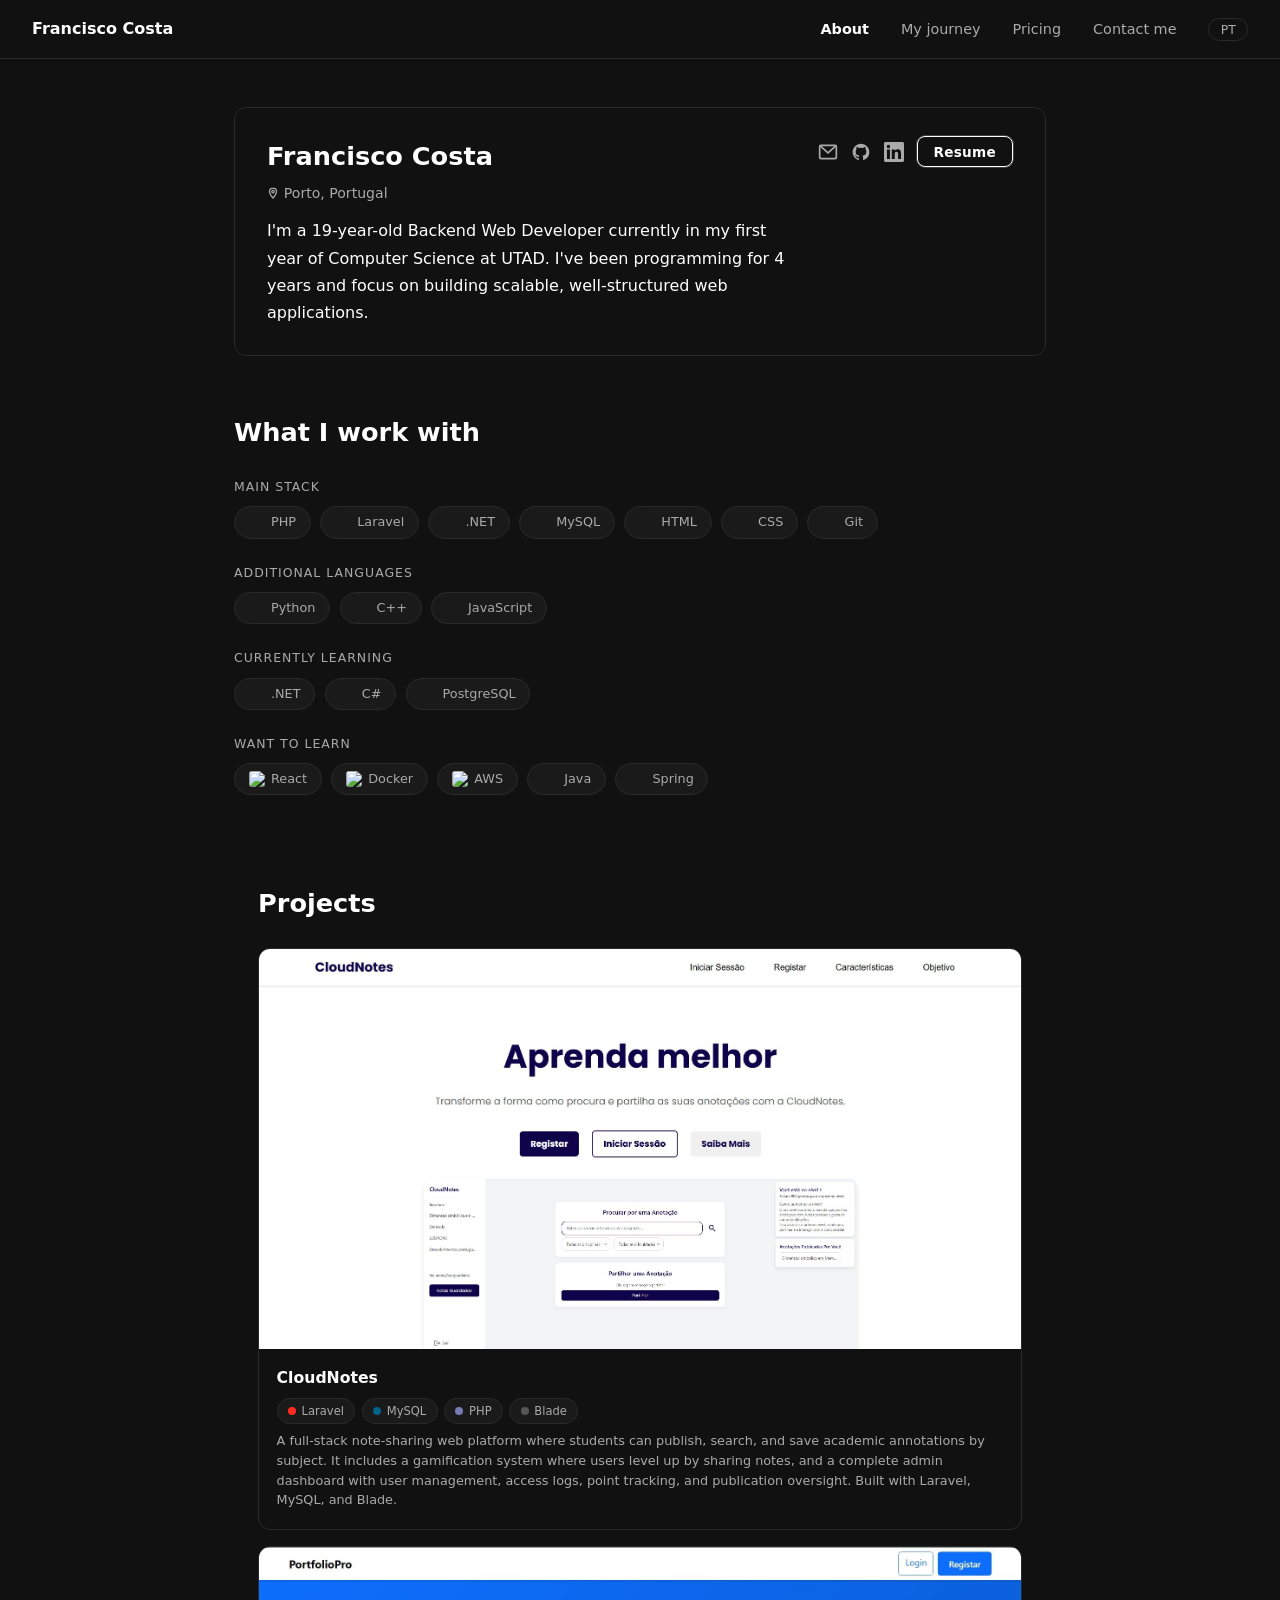
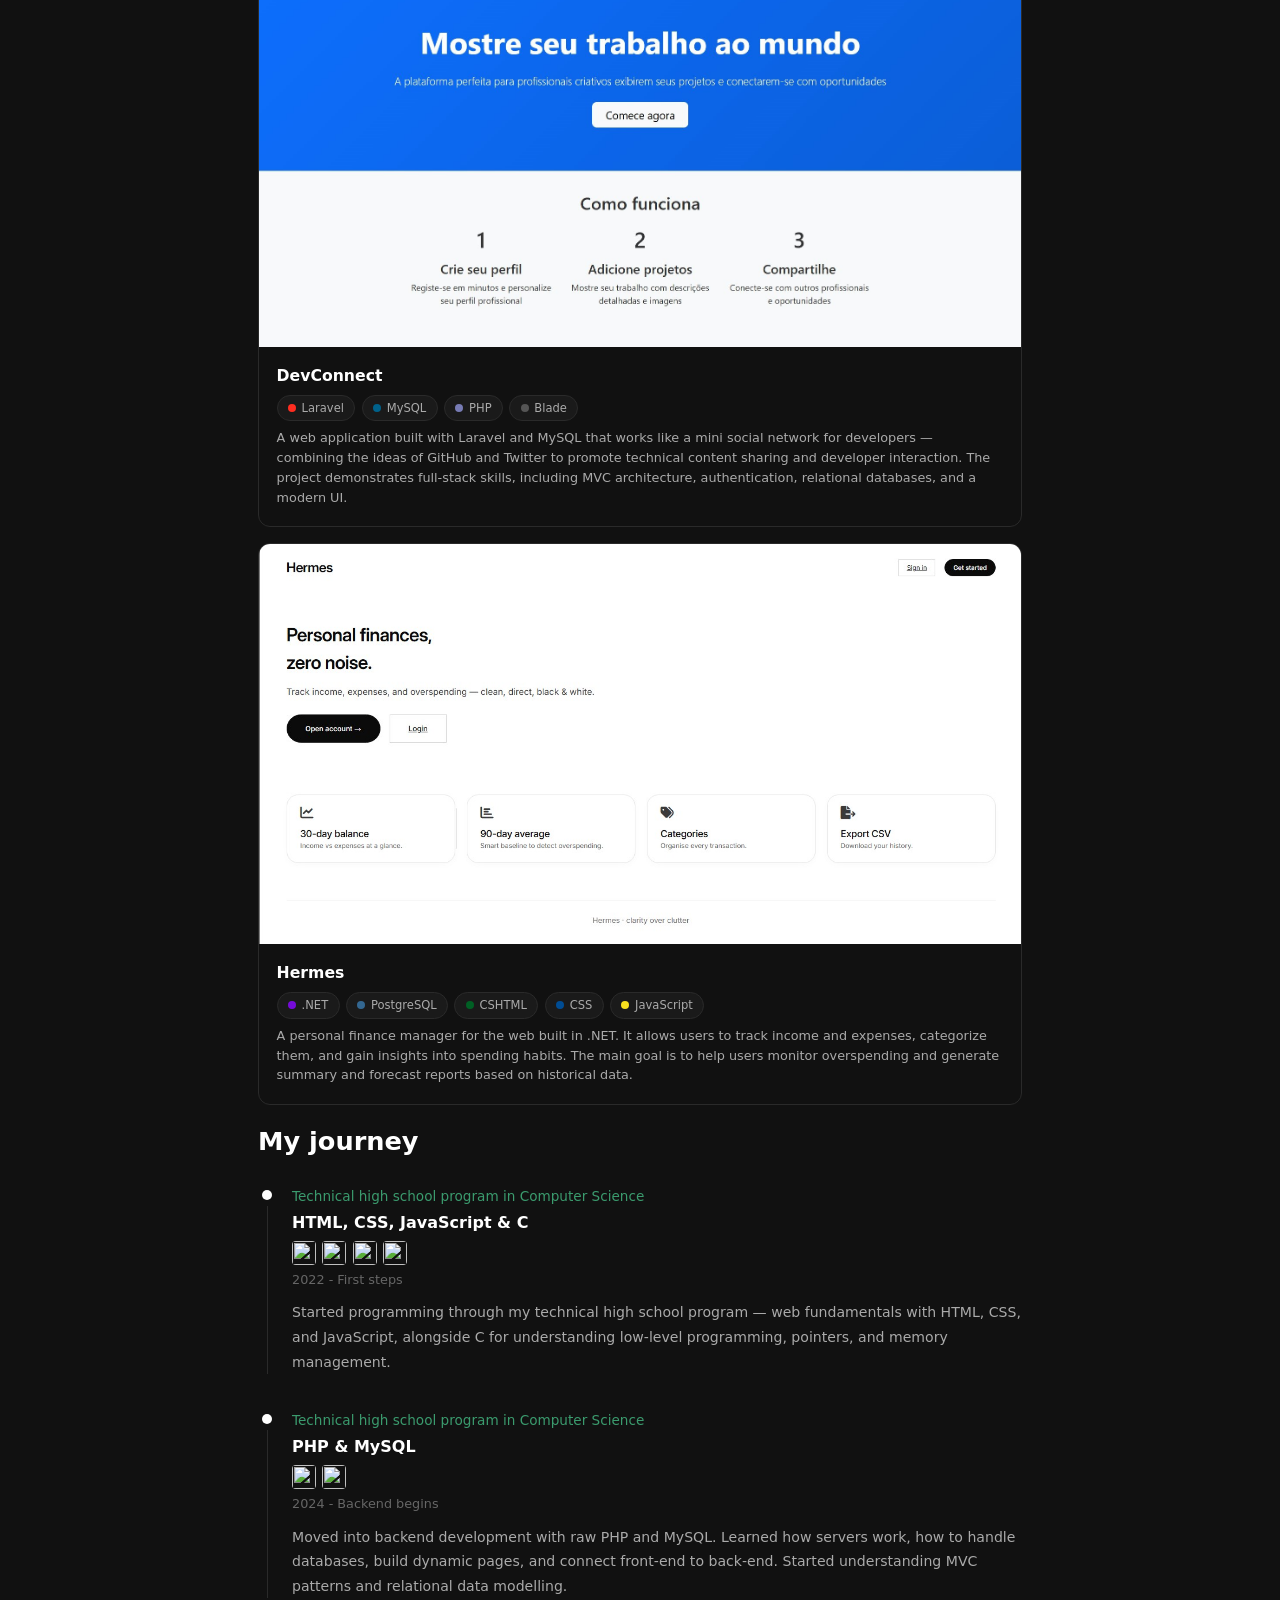
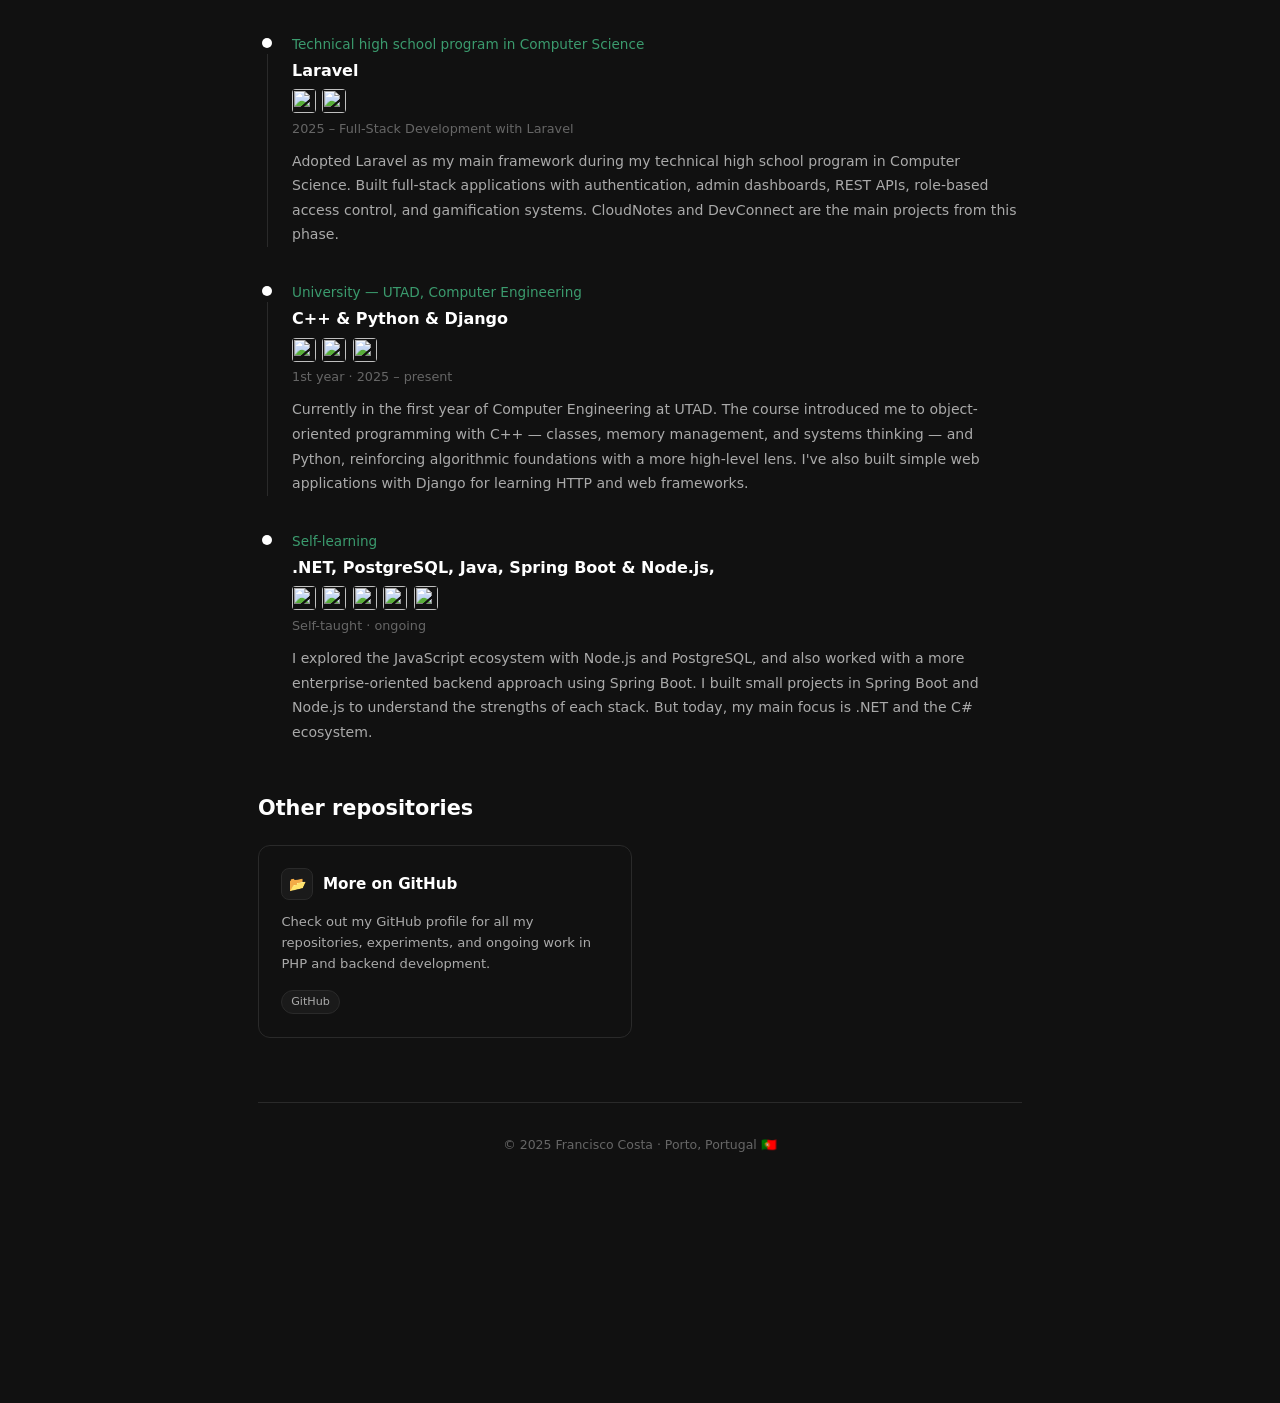
==== commit 31d47358: "small tweaks" ====
--- a/index.html
+++ b/index.html
@@ -78,7 +78,6 @@
       <span class="tech-item"><img src="https://cdn.jsdelivr.net/gh/devicons/devicon@latest/icons/python/python-original.svg" class="tech-icon-img" />Python</span>
       <span class="tech-item"><img src="https://cdn.jsdelivr.net/gh/devicons/devicon@latest/icons/cplusplus/cplusplus-original.svg" class="tech-icon-img" />C++</span>
       <span class="tech-item"><img src="https://cdn.jsdelivr.net/gh/devicons/devicon@latest/icons/javascript/javascript-original.svg" class="tech-icon-img" />JavaScript</span>
-      <!-- <span class="tech-item"><img src="https://cdn.jsdelivr.net/gh/devicons/devicon@latest/icons/java/java-original.svg" class="tech-icon-img" />Java</span> -->
       <!-- <span class="tech-item"><img src="https://cdn.jsdelivr.net/gh/devicons/devicon@latest/icons/c/c-original.svg" class="tech-icon-img" />C</span> -->
     </div>
     
@@ -90,11 +89,13 @@
     </div>
     <p style="font-size:0.78rem;color:var(--subtext);text-transform:uppercase;letter-spacing:0.08em;margin-bottom:0.6rem;margin-top:0" data-i18n="want-to-learn-label">Want to learn</p>
     <div class="tech-grid" style="margin-bottom:2.5rem">
-      <span class="tech-item"><img src="https://cdn.jsdelivr.net/gh/devicons/devicon@latest/icons/nodejs/nodejs-original.svg" class="tech-icon-img" />Node.js</span>
-      <span class="tech-item"><img src="https://cdn.jsdelivr.net/gh/devicons/devicon@latest/icons/express/express-original.svg" class="tech-icon-img" />Express</span>
+      <!-- <span class="tech-item"><img src="https://cdn.jsdelivr.net/gh/devicons/devicon@latest/icons/nodejs/nodejs-original.svg" class="tech-icon-img" />Node.js</span>
+      <span class="tech-item"><img src="https://cdn.jsdelivr.net/gh/devicons/devicon@latest/icons/express/express-original.svg" class="tech-icon-img" />Express</span> -->
+      <span class="tech-item"><img src="https://cdn.jsdelivr.net/gh/devicons/devicon@latest/icons/react/react-original.svg" class="tech-icon-img" alt="React" />React</span>
       <span class="tech-item"><img src="https://cdn.jsdelivr.net/gh/devicons/devicon@latest/icons/docker/docker-original.svg" class="tech-icon-img" alt="Docker" />Docker</span>
       <span class="tech-item"><img src="https://cdn.jsdelivr.net/gh/devicons/devicon@latest/icons/amazonwebservices/amazonwebservices-original-wordmark.svg" class="tech-icon-img" alt="AWS" />AWS</span>
-      <span class="tech-item"><img src="https://cdn.jsdelivr.net/gh/devicons/devicon@latest/icons/react/react-original.svg" class="tech-icon-img" alt="React" />React</span>
+      <span class="tech-item"><img src="https://cdn.jsdelivr.net/gh/devicons/devicon@latest/icons/java/java-original.svg" class="tech-icon-img" />Java</span> 
+      <span class="tech-item"><img src="https://cdn.jsdelivr.net/gh/devicons/devicon@latest/icons/spring/spring-original.svg" class="tech-icon-img" />Spring</span> 
     </div>
     <!-- ══════════════ PROJECTS PAGE ══════════════ -->
 <div id="projects">
@@ -243,17 +244,17 @@
           <div>
             <span class="exp-company-link">Self-learning</span>
 
-            <div class="exp-role">.NET, PostgreSQL, Java, Spring Boot &amp; Node.js,</div>
+           <div class="exp-role">.NET, PostgreSQL, Java, Spring Boot &amp; Node.js,</div>
             <div class="exp-tech-row">
               <img src="https://cdn.jsdelivr.net/gh/devicons/devicon@latest/icons/dotnetcore/dotnetcore-original.svg" class="exp-tech-img" title=".NET" />
               <img src="https://cdn.jsdelivr.net/gh/devicons/devicon@latest/icons/postgresql/postgresql-original.svg" class="exp-tech-img" title="PostgreSQL" />
-              <!-- <img src="https://cdn.jsdelivr.net/gh/devicons/devicon@latest/icons/spring/spring-original.svg" class="exp-tech-img" title="Spring Boot" />
-              <img src="https://cdn.jsdelivr.net/gh/devicons/devicon@latest/icons/java/java-original.svg" class="exp-tech-img" title="Java" />-->
+              <img src="https://cdn.jsdelivr.net/gh/devicons/devicon@latest/icons/spring/spring-original.svg" class="exp-tech-img" title="Spring Boot" />
+              <img src="https://cdn.jsdelivr.net/gh/devicons/devicon@latest/icons/java/java-original.svg" class="exp-tech-img" title="Java" />
               <img src="https://cdn.jsdelivr.net/gh/devicons/devicon@latest/icons/nodejs/nodejs-original.svg" class="exp-tech-img" title="Node.js" />
             </div>
             <div class="exp-period" data-i18n="period-5">Self-taught · ongoing</div>
             <div class="exp-desc" data-i18n="desc-5">
-              I explored the JavaScript ecosystem with Node.js and PostgreSQL. I built small projects in <strong>Node.js</strong> to understand the strengths of the javascript stack.
+              I explored the JavaScript ecosystem with Node.js and PostgreSQL, and also worked with a enterprise-oriented  approach using Spring Boot. I built small projects in <strong>Spring Boot</strong> and <strong>Node.js</strong> to understand the strengths of each stack.
               <br> But today, my <strong>main focus</strong> is <strong>.NET</strong> and the C# ecosystem.
             </div>
           </div>
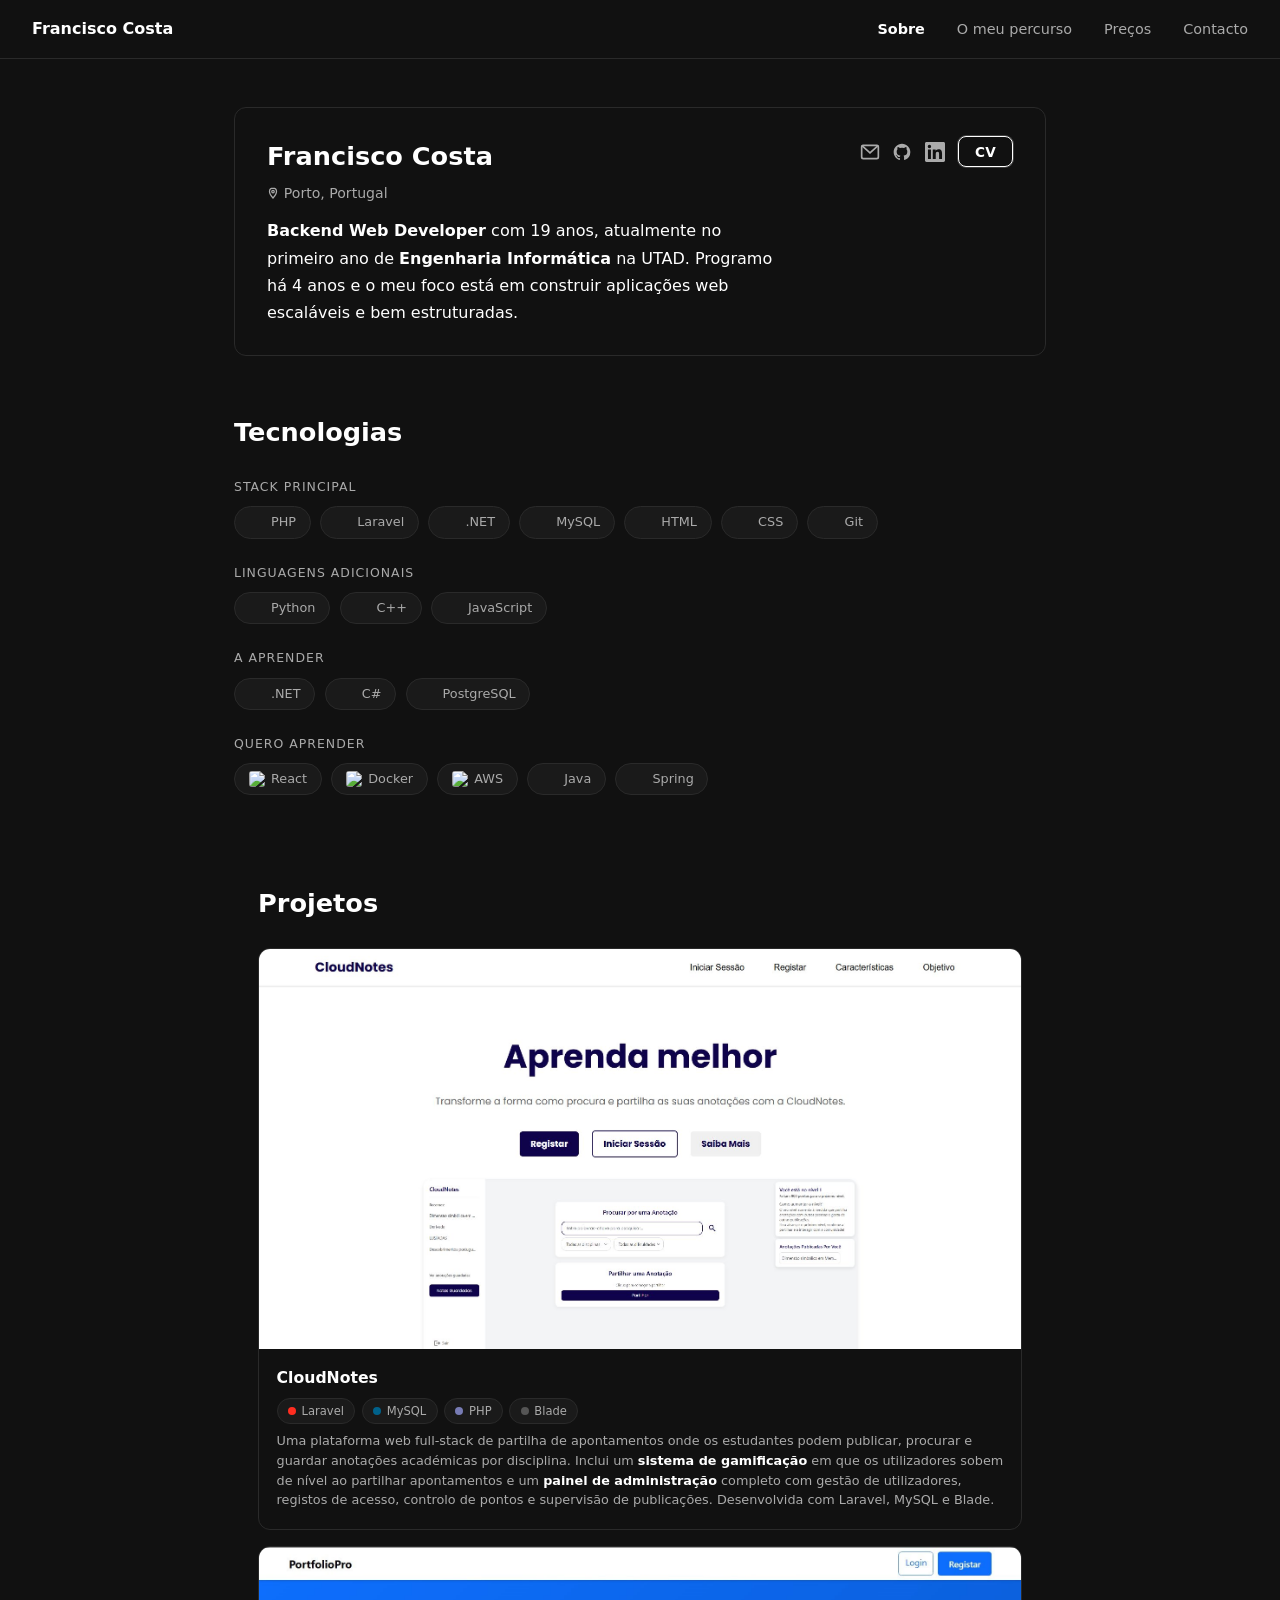
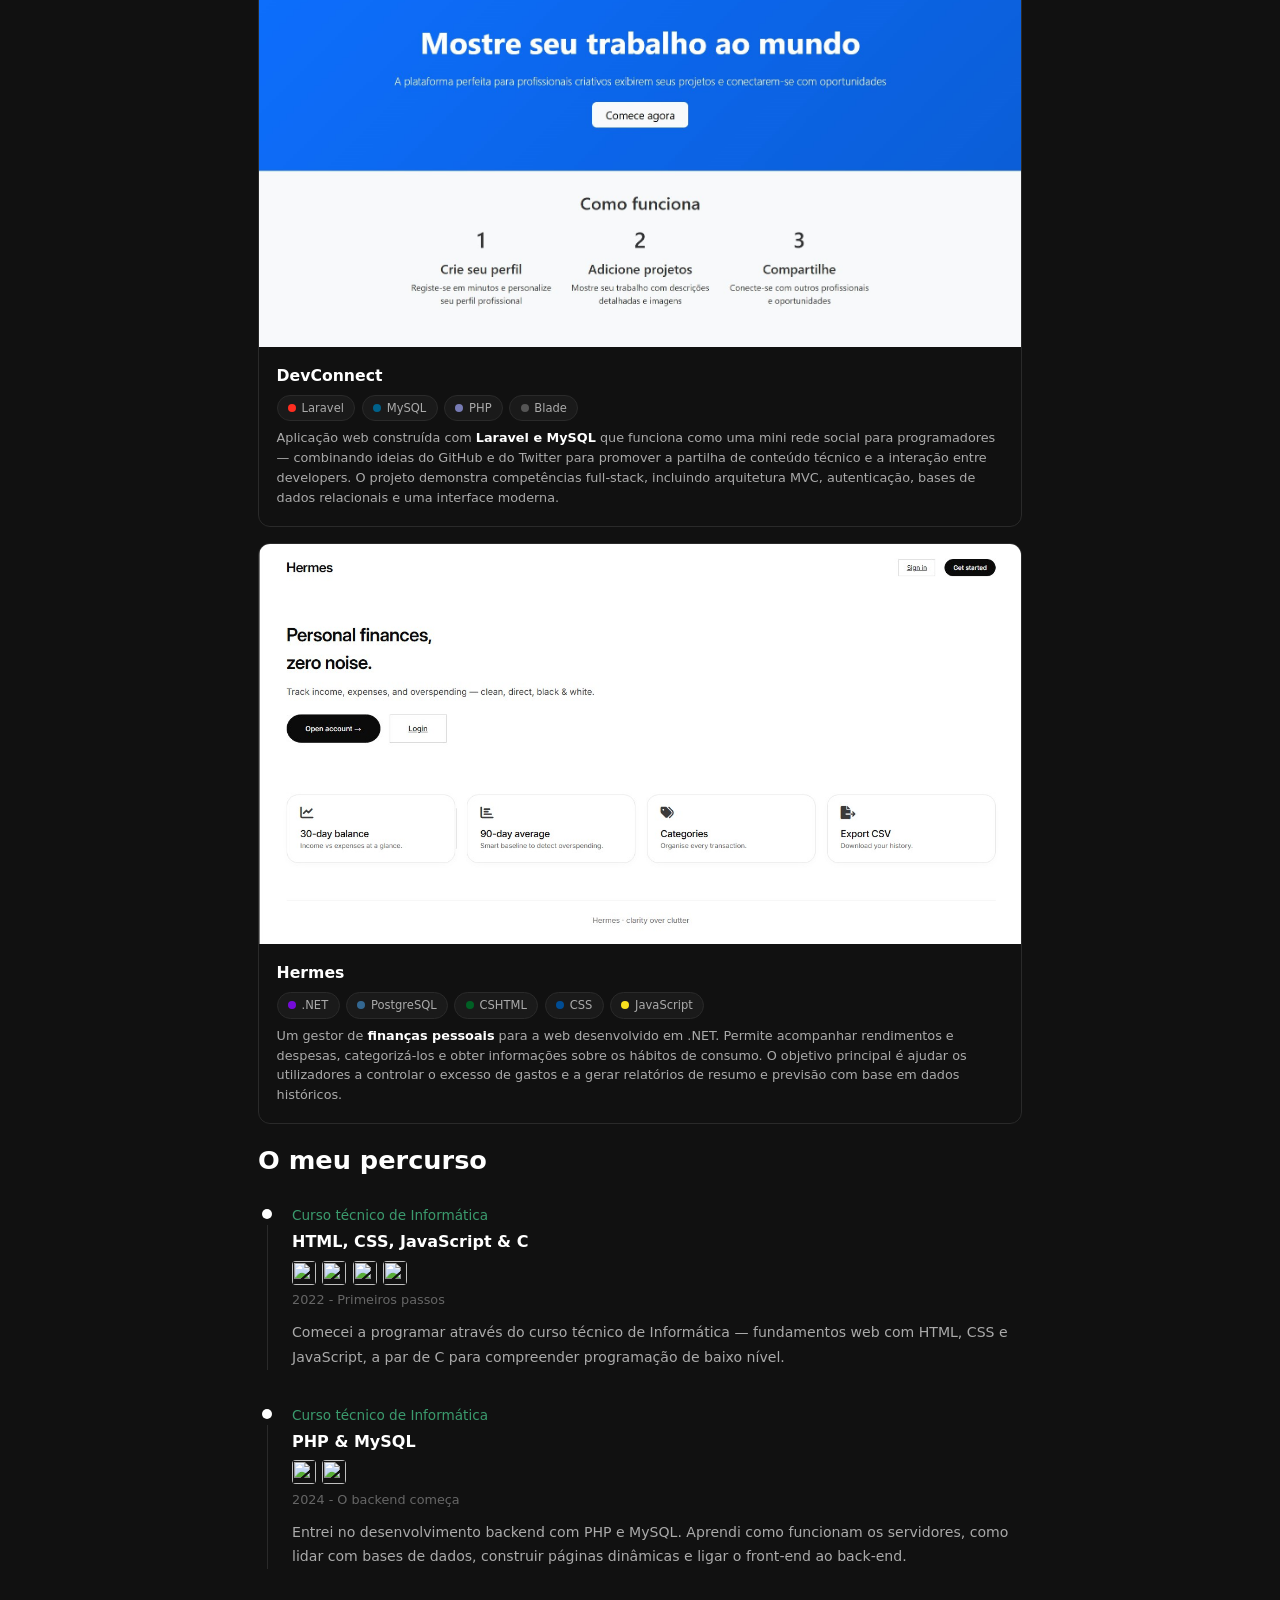
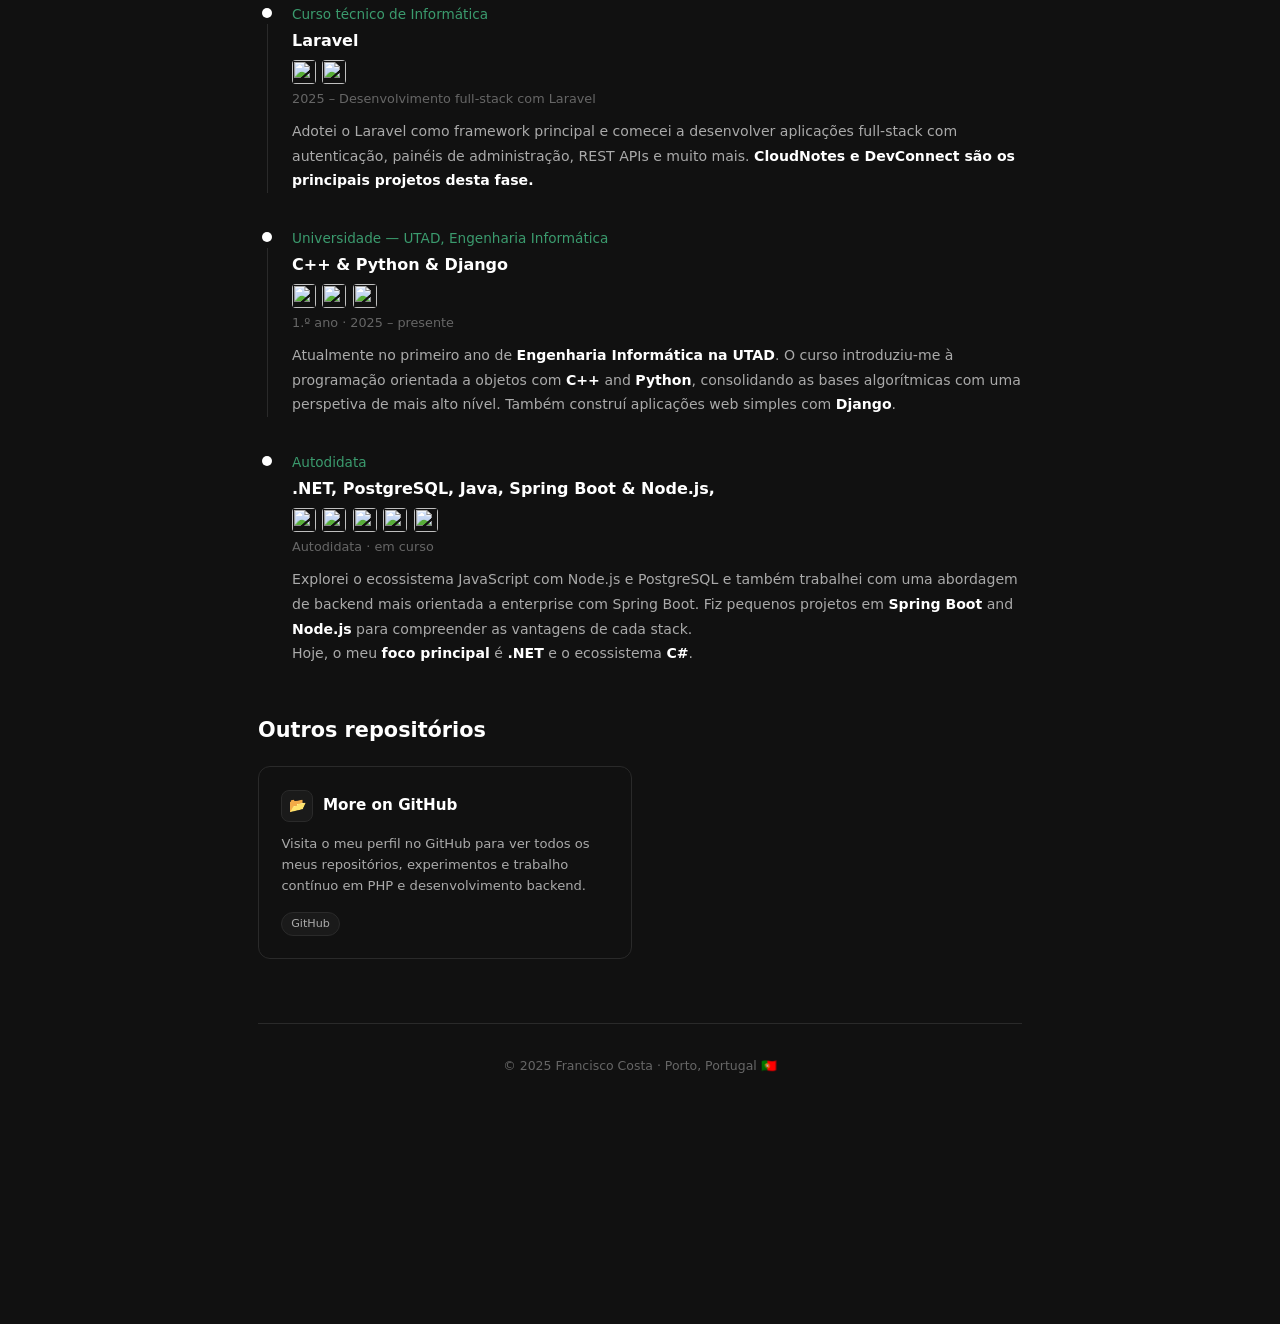
==== commit 89440575: "lingua principal: pt-pt, tradução com js removida" ====
--- a/index.html
+++ b/index.html
@@ -1,5 +1,5 @@
 <!DOCTYPE html>
-<html lang="en">
+<html lang="pt">
 <head>
   <meta charset="UTF-8" />
   <meta name="viewport" content="width=device-width, initial-scale=1.0" />
@@ -20,11 +20,11 @@
 <nav>
   <a href="index.html" class="nav-name">Francisco Costa</a>
   <ul class="nav-links" id="nav-links">
-    <li><a href="index.html" class="active" data-i18n="nav-about">About</a></li>
-    <li><a href="#my-journey" id="nav-projects" data-i18n="nav-journey">My journey</a></li>
-    <li><a href="pricing.html" data-i18n="nav-pricing">Pricing</a></li>
-    <li><a href="contact.html" data-i18n="nav-contact">Contact me</a></li>
-    <li><button id="lang-toggle" onclick="toggleLang()">PT</button></li>
+    <li><a href="index.html" class="active" data-i18n="nav-about">Sobre</a></li>
+    <li><a href="#my-journey" id="nav-projects" data-i18n="nav-journey">O meu percurso</a></li>
+    <li><a href="pricing.html" data-i18n="nav-pricing">Preços</a></li>
+    <li><a href="contact.html" data-i18n="nav-contact">Contacto</a></li>
+
   </ul>
   <button class="nav-toggle" id="nav-toggle" aria-label="Menu" onclick="toggleMenu()" aria-expanded="false">
     <svg class="nav-toggle-open" viewBox="0 0 24 24" fill="none" stroke="currentColor" stroke-width="2" width="24" height="24"><line x1="3" y1="6" x2="21" y2="6"/><line x1="3" y1="12" x2="21" y2="12"/><line x1="3" y1="18" x2="21" y2="18"/></svg>
@@ -55,13 +55,13 @@
         Porto, Portugal
       </div>
       <p class="profile-bio" data-i18n="bio">
-        I'm an 19-year-old <strong> Backend Web Developer</strong> currently in my first year of <strong >Computer Science </strong>at UTAD. I've been programming for 4 years and focus on building scalable, well-structured web applications. 
+        <strong>Backend Web Developer</strong> com 19 anos, atualmente no primeiro ano de <strong>Engenharia Informática</strong> na UTAD. Programo há 4 anos e o meu foco está em construir aplicações web escaláveis e bem estruturadas. 
       </p>
     </div>
 
-    <h2 class="section-heading" data-i18n="what-i-work-with">What I work with</h2>
-
-    <p style="font-size:0.78rem;color:var(--subtext);text-transform:uppercase;letter-spacing:0.08em;margin-bottom:0.6rem;margin-top:0" data-i18n="main-stack">Main stack</p>
+    <h2 class="section-heading" data-i18n="what-i-work-with">Tecnologias</h2>
+
+    <p style="font-size:0.78rem;color:var(--subtext);text-transform:uppercase;letter-spacing:0.08em;margin-bottom:0.6rem;margin-top:0" data-i18n="main-stack">Stack principal</p>
     <div class="tech-grid" style="margin-bottom:1.5rem">
       <span class="tech-item"><img src="https://cdn.jsdelivr.net/gh/devicons/devicon@latest/icons/php/php-original.svg" class="tech-icon-img" />PHP</span>
       <span class="tech-item"><img src="https://cdn.jsdelivr.net/gh/devicons/devicon@latest/icons/laravel/laravel-original.svg" class="tech-icon-img" />Laravel</span>
@@ -73,7 +73,7 @@
       <span class="tech-item"><img src="https://cdn.jsdelivr.net/gh/devicons/devicon@latest/icons/git/git-original.svg" class="tech-icon-img" />Git</span>
     </div>
     
-    <p style="font-size:0.78rem;color:var(--subtext);text-transform:uppercase;letter-spacing:0.08em;margin-bottom:0.6rem;margin-top:0" data-i18n="additional-languages">Additional languages</p>
+    <p style="font-size:0.78rem;color:var(--subtext);text-transform:uppercase;letter-spacing:0.08em;margin-bottom:0.6rem;margin-top:0" data-i18n="additional-languages">Linguagens adicionais</p>
     <div class="tech-grid" style="margin-bottom:1.5rem">
       <span class="tech-item"><img src="https://cdn.jsdelivr.net/gh/devicons/devicon@latest/icons/python/python-original.svg" class="tech-icon-img" />Python</span>
       <span class="tech-item"><img src="https://cdn.jsdelivr.net/gh/devicons/devicon@latest/icons/cplusplus/cplusplus-original.svg" class="tech-icon-img" />C++</span>
@@ -81,13 +81,13 @@
       <!-- <span class="tech-item"><img src="https://cdn.jsdelivr.net/gh/devicons/devicon@latest/icons/c/c-original.svg" class="tech-icon-img" />C</span> -->
     </div>
     
-    <p style="font-size:0.78rem;color:var(--subtext);text-transform:uppercase;letter-spacing:0.08em;margin-bottom:0.6rem;margin-top:0" data-i18n="learning-label">Currently Learning</p>
+    <p style="font-size:0.78rem;color:var(--subtext);text-transform:uppercase;letter-spacing:0.08em;margin-bottom:0.6rem;margin-top:0" data-i18n="learning-label">A aprender</p>
     <div class="tech-grid" style="margin-bottom:1.5rem">
       <span class="tech-item"><img src="https://cdn.jsdelivr.net/gh/devicons/devicon@latest/icons/dotnetcore/dotnetcore-original.svg" class="tech-icon-img" />.NET</span>
       <span class="tech-item"><img src="https://raw.githubusercontent.com/devicons/devicon/54cfe13ac10eaa1ef817a343ab0a9437eb3c2e08/icons/csharp/csharp-original.svg" class="tech-icon-img" />C#</span>
       <span class="tech-item"><img src="https://cdn.jsdelivr.net/gh/devicons/devicon@latest/icons/postgresql/postgresql-original.svg" class="tech-icon-img" />PostgreSQL</span>
     </div>
-    <p style="font-size:0.78rem;color:var(--subtext);text-transform:uppercase;letter-spacing:0.08em;margin-bottom:0.6rem;margin-top:0" data-i18n="want-to-learn-label">Want to learn</p>
+    <p style="font-size:0.78rem;color:var(--subtext);text-transform:uppercase;letter-spacing:0.08em;margin-bottom:0.6rem;margin-top:0" data-i18n="want-to-learn-label">Quero aprender</p>
     <div class="tech-grid" style="margin-bottom:2.5rem">
       <!-- <span class="tech-item"><img src="https://cdn.jsdelivr.net/gh/devicons/devicon@latest/icons/nodejs/nodejs-original.svg" class="tech-icon-img" />Node.js</span>
       <span class="tech-item"><img src="https://cdn.jsdelivr.net/gh/devicons/devicon@latest/icons/express/express-original.svg" class="tech-icon-img" />Express</span> -->
@@ -100,7 +100,7 @@
     <!-- ══════════════ PROJECTS PAGE ══════════════ -->
 <div id="projects">
   <div class="page">
-    <h1 class="section-heading" data-i18n="projects-heading">Projects</h1>
+    <h1 class="section-heading" data-i18n="projects-heading">Projetos</h1>
     <div class="work-list">
 
       <!-- CLOUDNOTES -->
@@ -117,7 +117,7 @@
             <span class="work-badge"><span class="dot" style="background:#555"></span>Blade</span>
           </div>
           <div class="work-desc" data-i18n="desc-cloudnotes">
-            A full-stack note-sharing web platform where students can publish, search, and save academic annotations by subject. Features a <strong style="color:var(--text)">gamification system</strong> where users level up by sharing notes, and a complete <strong style="color:var(--text)">admin dashboard</strong> with user management, access logs, point tracking, and published annotation oversight. Built with Laravel, MySQL, and Blade.
+            Uma plataforma web full-stack de partilha de apontamentos onde os estudantes podem publicar, procurar e guardar anotações académicas por disciplina. Inclui um <strong style="color:var(--text)">sistema de gamificação</strong> em que os utilizadores sobem de nível ao partilhar apontamentos e um <strong style="color:var(--text)">painel de administração</strong> completo com gestão de utilizadores, registos de acesso, controlo de pontos e supervisão de publicações. Desenvolvida com Laravel, MySQL e Blade.
           </div>
         </div>
       </a>
@@ -138,10 +138,7 @@
             <span class="work-badge"><span class="dot" style="background:#0077b5"></span>LinkedIn API</span> -->
           </div>
           <div class="work-desc" data-i18n="desc-devconnect">
-           Web application built with <strong style="color:var(--text)">Laravel and MySQL </strong> that works as a mini social network for developers — conceptually combining GitHub and Twitter, focused on sharing technical content and developer interaction.
-
-The project aims to demonstrate full-stack skills, including MVC architecture, authentication, relational databases, and a modern UI.
-
+            Aplicação web construída com <strong style="color:var(--text)">Laravel e MySQL</strong> que funciona como uma mini rede social para programadores — combinando ideias do GitHub e do Twitter para promover a partilha de conteúdo técnico e a interação entre developers. O projeto demonstra competências full-stack, incluindo arquitetura MVC, autenticação, bases de dados relacionais e uma interface moderna.
           </div>
         </div>
       </a>
@@ -162,20 +159,20 @@
             <span class="work-badge"><span class="dot" style="background:#f7df1e;color:#000"></span>JavaScript</span>
           </div>
           <div class="work-desc" data-i18n="desc-hermes">
-            A personal <strong style="color:var(--text)">finance manager </strong> for the web made in  .net. It allows users to track incomes and expenses, categorize them, and get insights about spending behavior. The primary goal is to help users monitor if they are overspending and provide summary and forecast reports based on historical data.
+            Um gestor de <strong style="color:var(--text)">finanças pessoais</strong> para a web desenvolvido em .NET. Permite acompanhar rendimentos e despesas, categorizá-los e obter informações sobre os hábitos de consumo. O objetivo principal é ajudar os utilizadores a controlar o excesso de gastos e a gerar relatórios de resumo e previsão com base em dados históricos.
           </div>
         </div>
       </a>
 
 
     <div class="exp-section">
-      <h2 id="my-journey" class="section-heading" data-i18n="my-journey">My journey</h2>
+      <h2 id="my-journey" class="section-heading" data-i18n="my-journey">O meu percurso</h2>
       <div>
 
         <div class="exp-item">
           <div class="exp-timeline"><div class="exp-dot"></div><div class="exp-line"></div></div>
           <div>
-            <span class="exp-company-link">Technical high school program in Computer Science</span>
+            <span class="exp-company-link">Curso técnico de Informática</span>
             <div class="exp-role">HTML, CSS, JavaScript &amp; C</div>
             <div class="exp-tech-row">
               <img src="https://cdn.jsdelivr.net/gh/devicons/devicon@latest/icons/html5/html5-original.svg" class="exp-tech-img" title="HTML5" />
@@ -183,58 +180,58 @@
               <img src="https://cdn.jsdelivr.net/gh/devicons/devicon@latest/icons/javascript/javascript-original.svg" class="exp-tech-img" title="JavaScript" />
               <img src="https://cdn.jsdelivr.net/gh/devicons/devicon@latest/icons/c/c-original.svg" class="exp-tech-img" title="C" />
             </div>
-            <div class="exp-period" data-i18n="period-1">2022 - First steps</div>
+            <div class="exp-period" data-i18n="period-1">2022 - Primeiros passos</div>
             <div class="exp-desc" data-i18n="desc-1">
-              Started programming through my technical high school program — web fundamentals with HTML, CSS, and JavaScript, alongside <strong>C</strong> for understanding low-level programming.
-            </div>
-          </div>
-        </div>
-
-        <div class="exp-item">
-          <div class="exp-timeline"><div class="exp-dot"></div><div class="exp-line"></div></div>
-          <div>
-            <span class="exp-company-link">Technical high school program in Computer Science</span>
+              Comecei a programar através do curso técnico de Informática — fundamentos web com HTML, CSS e JavaScript, a par de C para compreender programação de baixo nível.
+            </div>
+          </div>
+        </div>
+
+        <div class="exp-item">
+          <div class="exp-timeline"><div class="exp-dot"></div><div class="exp-line"></div></div>
+          <div>
+            <span class="exp-company-link">Curso técnico de Informática</span>
             <div class="exp-role">PHP &amp; MySQL</div>
             <div class="exp-tech-row">
               <img src="https://cdn.jsdelivr.net/gh/devicons/devicon@latest/icons/php/php-original.svg" class="exp-tech-img" title="PHP" />
               <img src="https://cdn.jsdelivr.net/gh/devicons/devicon@latest/icons/mysql/mysql-original.svg" class="exp-tech-img" title="MySQL" />
             </div>
-            <div class="exp-period" data-i18n="period-2">2024 - Backend begins</div>
+            <div class="exp-period" data-i18n="period-2">2024 - O backend começa</div>
             <div class="exp-desc" data-i18n="desc-2">
-              Moved into backend development with raw PHP and MySQL. Learned how servers work, how to handle databases, build dynamic pages, and connect front-end to back-end.
-            </div>
-          </div>
-        </div>
-
-        <div class="exp-item">
-          <div class="exp-timeline"><div class="exp-dot"></div><div class="exp-line"></div></div>
-          <div>
-            <span class="exp-company-link">Technical high school program in Computer Science</span>
+              Entrei no desenvolvimento backend com PHP e MySQL. Aprendi como funcionam os servidores, como lidar com bases de dados, construir páginas dinâmicas e ligar o front-end ao back-end.
+            </div>
+          </div>
+        </div>
+
+        <div class="exp-item">
+          <div class="exp-timeline"><div class="exp-dot"></div><div class="exp-line"></div></div>
+          <div>
+            <span class="exp-company-link">Curso técnico de Informática</span>
             <div class="exp-role">Laravel</div>
             <div class="exp-tech-row">
               <img src="https://cdn.jsdelivr.net/gh/devicons/devicon@latest/icons/laravel/laravel-original.svg" class="exp-tech-img" title="Laravel" />
               <img src="https://cdn.jsdelivr.net/gh/devicons/devicon@latest/icons/mysql/mysql-original.svg" class="exp-tech-img" title="MySQL" />
             </div>
-            <div class="exp-period" data-i18n="period-3">2025 – Full-Stack Development with Laravel</div>
+            <div class="exp-period" data-i18n="period-3">2025 – Desenvolvimento full-stack com Laravel</div>
             <div class="exp-desc" data-i18n="desc-3">
-              Adopted Laravel as my main framework and started building full-stack applications with authentication, admin dashboards, REST APIs and much more. <strong>CloudNotes and DevConnect are the main projects from this phase.</strong>
-            </div>
-          </div>
-        </div>
-
-        <div class="exp-item">
-          <div class="exp-timeline"><div class="exp-dot"></div><div class="exp-line"></div></div>
-          <div>
-            <span class="exp-company-link">University — UTAD, Computer Engineering</span>
+              Adotei o Laravel como framework principal e comecei a desenvolver aplicações full-stack com autenticação, painéis de administração, REST APIs e muito mais. <strong>CloudNotes e DevConnect são os principais projetos desta fase.</strong>
+            </div>
+          </div>
+        </div>
+
+        <div class="exp-item">
+          <div class="exp-timeline"><div class="exp-dot"></div><div class="exp-line"></div></div>
+          <div>
+            <span class="exp-company-link">Universidade — UTAD, Engenharia Informática</span>
             <div class="exp-role">C++ &amp; Python &amp; Django</div>
             <div class="exp-tech-row">
               <img src="https://cdn.jsdelivr.net/gh/devicons/devicon@latest/icons/cplusplus/cplusplus-original.svg" class="exp-tech-img" title="C++" />
               <img src="https://cdn.jsdelivr.net/gh/devicons/devicon@latest/icons/python/python-original.svg" class="exp-tech-img" title="Python" />
               <img src="https://cdn.jsdelivr.net/gh/devicons/devicon@latest/icons/django/django-plain.svg" class="exp-tech-img" title="Django" />
             </div>
-            <div class="exp-period" data-i18n="period-4">1st year · 2025 – present</div>
+            <div class="exp-period" data-i18n="period-4">1.º ano · 2025 – presente</div>
             <div class="exp-desc" data-i18n="desc-4">
-              Currently in the first year of <strong>Computer Engineering at UTAD</strong>. The course introduced me to object-oriented programming with <strong>C++</strong> and <strong>Python</strong>, reinforcing algorithmic foundations with a more high-level lens. I've also built simple web applications with <strong>Django</strong>.
+              Atualmente no primeiro ano de <strong>Engenharia Informática na UTAD</strong>. O curso introduziu-me à programação orientada a objetos com <strong>C++</strong> and <strong>Python</strong>, consolidando as bases algorítmicas com uma perspetiva de mais alto nível. Também construí aplicações web simples com <strong>Django</strong>.
             </div>
           </div>
         </div>
@@ -242,7 +239,7 @@
         <div class="exp-item">
           <div class="exp-timeline"><div class="exp-dot"></div></div>
           <div>
-            <span class="exp-company-link">Self-learning</span>
+            <span class="exp-company-link">Autodidata</span>
 
            <div class="exp-role">.NET, PostgreSQL, Java, Spring Boot &amp; Node.js,</div>
             <div class="exp-tech-row">
@@ -252,10 +249,10 @@
               <img src="https://cdn.jsdelivr.net/gh/devicons/devicon@latest/icons/java/java-original.svg" class="exp-tech-img" title="Java" />
               <img src="https://cdn.jsdelivr.net/gh/devicons/devicon@latest/icons/nodejs/nodejs-original.svg" class="exp-tech-img" title="Node.js" />
             </div>
-            <div class="exp-period" data-i18n="period-5">Self-taught · ongoing</div>
+            <div class="exp-period" data-i18n="period-5">Autodidata · em curso</div>
             <div class="exp-desc" data-i18n="desc-5">
-              I explored the JavaScript ecosystem with Node.js and PostgreSQL, and also worked with a enterprise-oriented  approach using Spring Boot. I built small projects in <strong>Spring Boot</strong> and <strong>Node.js</strong> to understand the strengths of each stack.
-              <br> But today, my <strong>main focus</strong> is <strong>.NET</strong> and the C# ecosystem.
+              Explorei o ecossistema JavaScript com Node.js e PostgreSQL e também trabalhei com uma abordagem de backend mais orientada a enterprise com Spring Boot. Fiz pequenos projetos em <strong>Spring Boot</strong> and <strong>Node.js</strong> para compreender as vantagens de cada stack.
+              <br> Hoje, o meu <strong>foco principal</strong> é <strong>.NET</strong> e o ecossistema <strong>C#</strong>.
             </div>
           </div>
         </div>
@@ -264,12 +261,12 @@
 
 
     <div class="proj-grid-header" style="margin-top:3rem;margin-bottom:1.2rem">
-      <h2 style="font-size:1.3rem;font-weight:700;color:var(--text)">Other repositories</h2>
+      <h2 style="font-size:1.3rem;font-weight:700;color:var(--text)">Outros repositórios</h2>
     </div>
     <div class="projects-grid">
       <a class="proj-card" href="https://github.com/franciscocosta4" target="_blank">
         <div class="proj-top"><div class="proj-icon">📂</div><div class="proj-name">More on GitHub</div></div>
-        <div class="proj-desc">Check out my GitHub profile for all my repositories, experiments, and ongoing work in PHP and backend development.</div>
+        <div class="proj-desc">Visita o meu perfil no GitHub para ver todos os meus repositórios, experimentos e trabalho contínuo em PHP e desenvolvimento backend.</div>
         <div class="proj-tags"><span class="proj-tag">GitHub</span></div>
       </a>
 
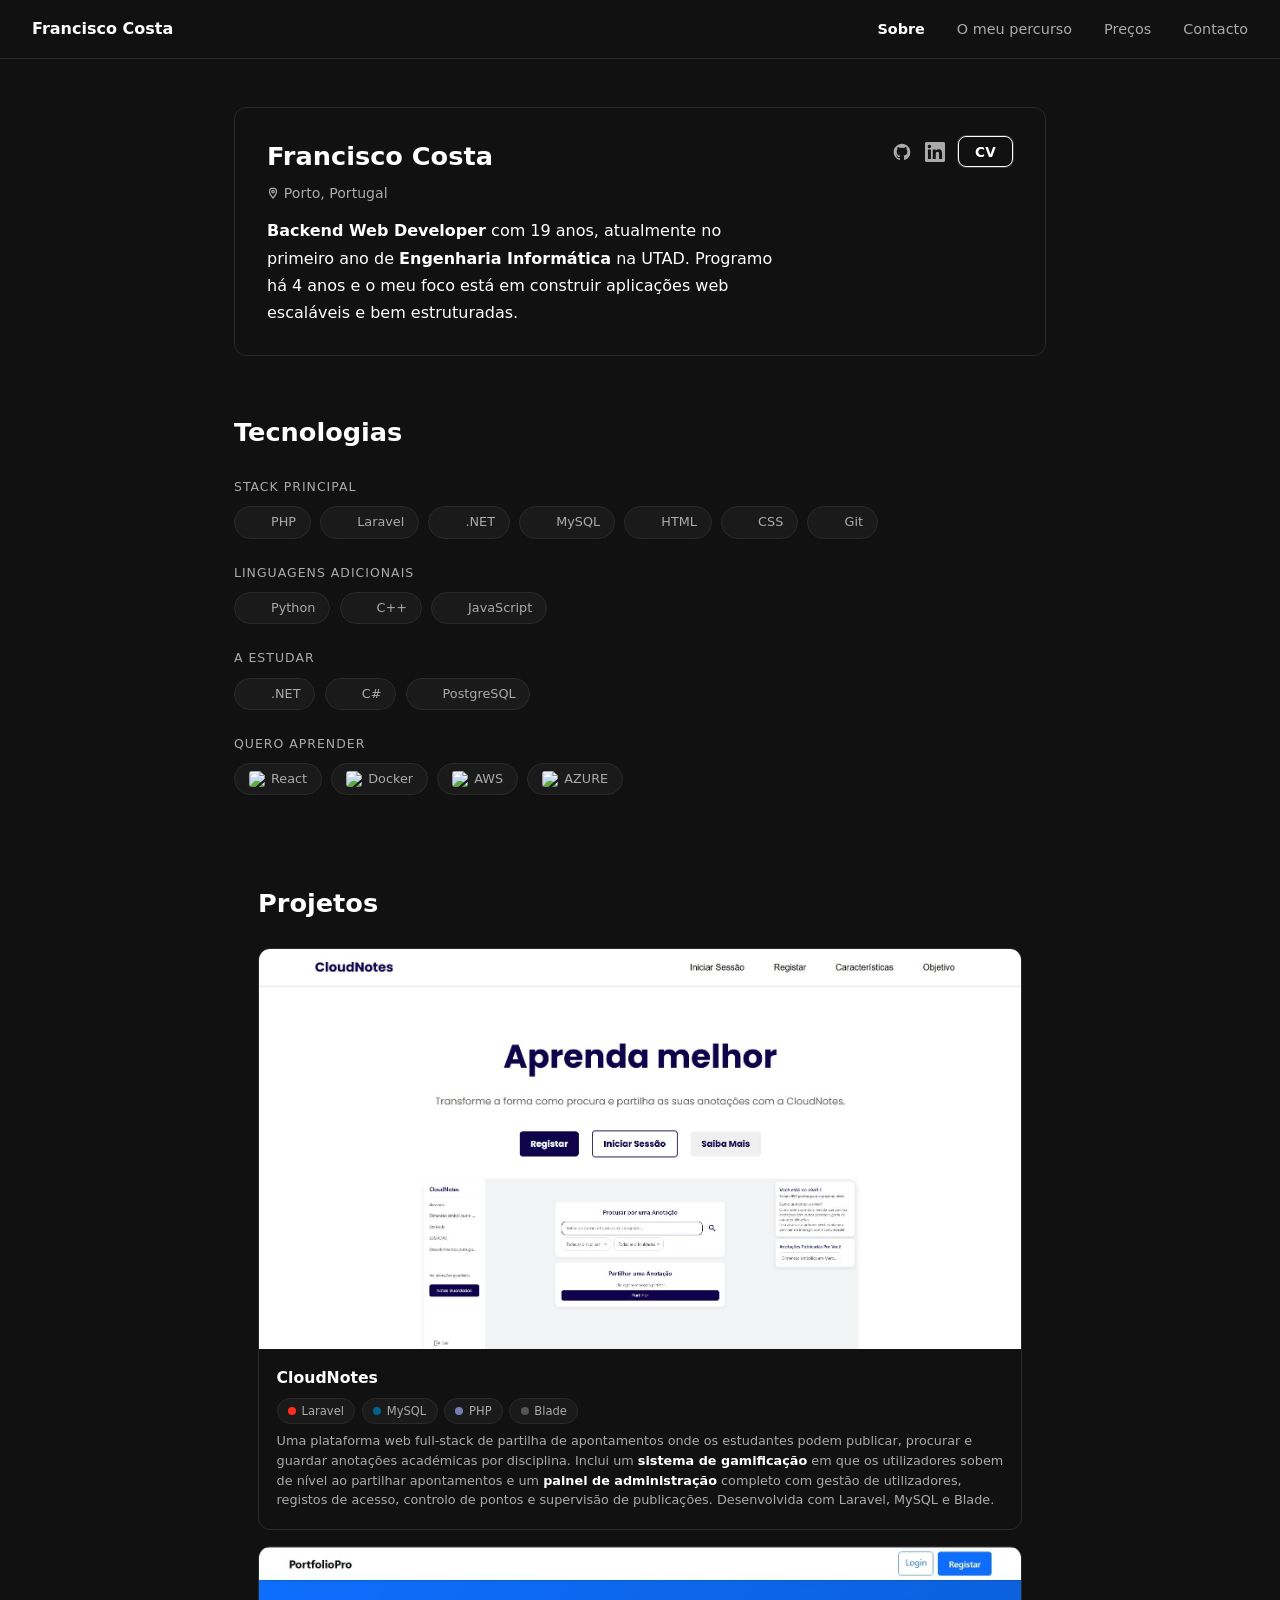
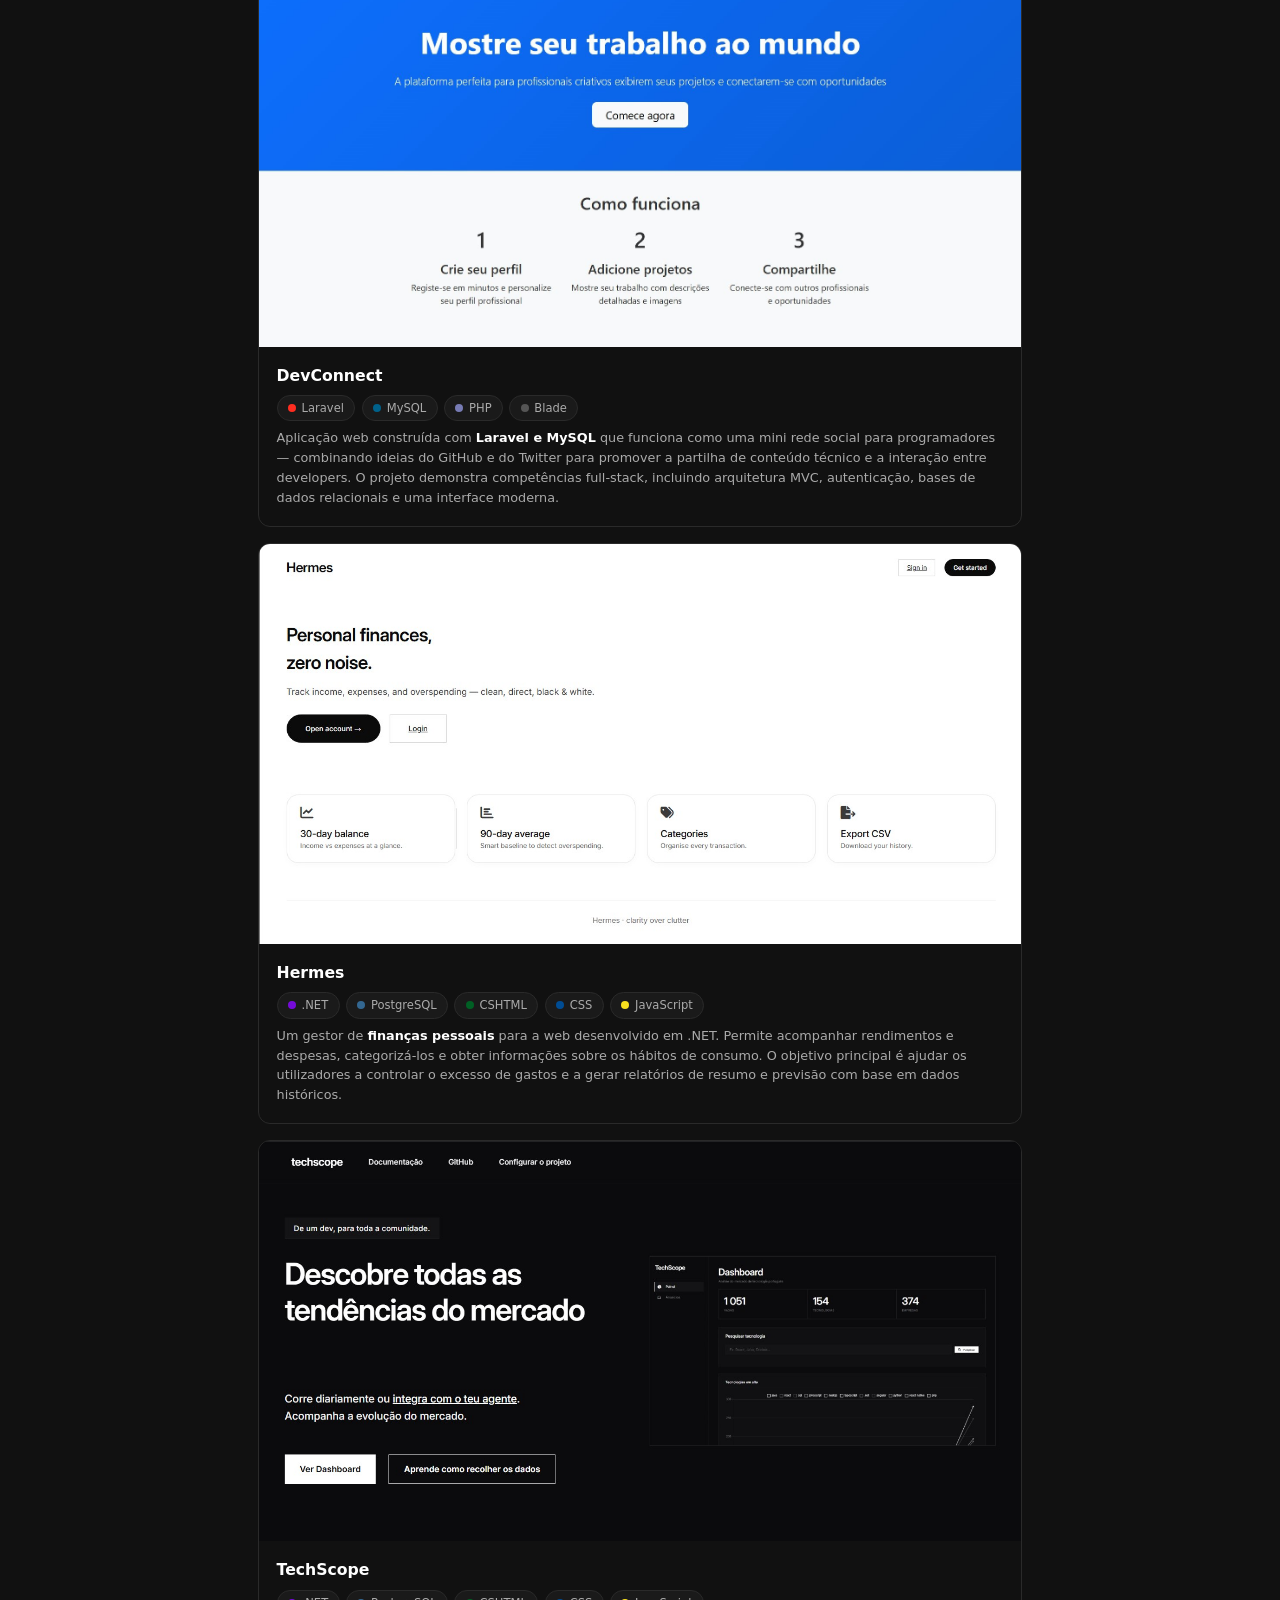
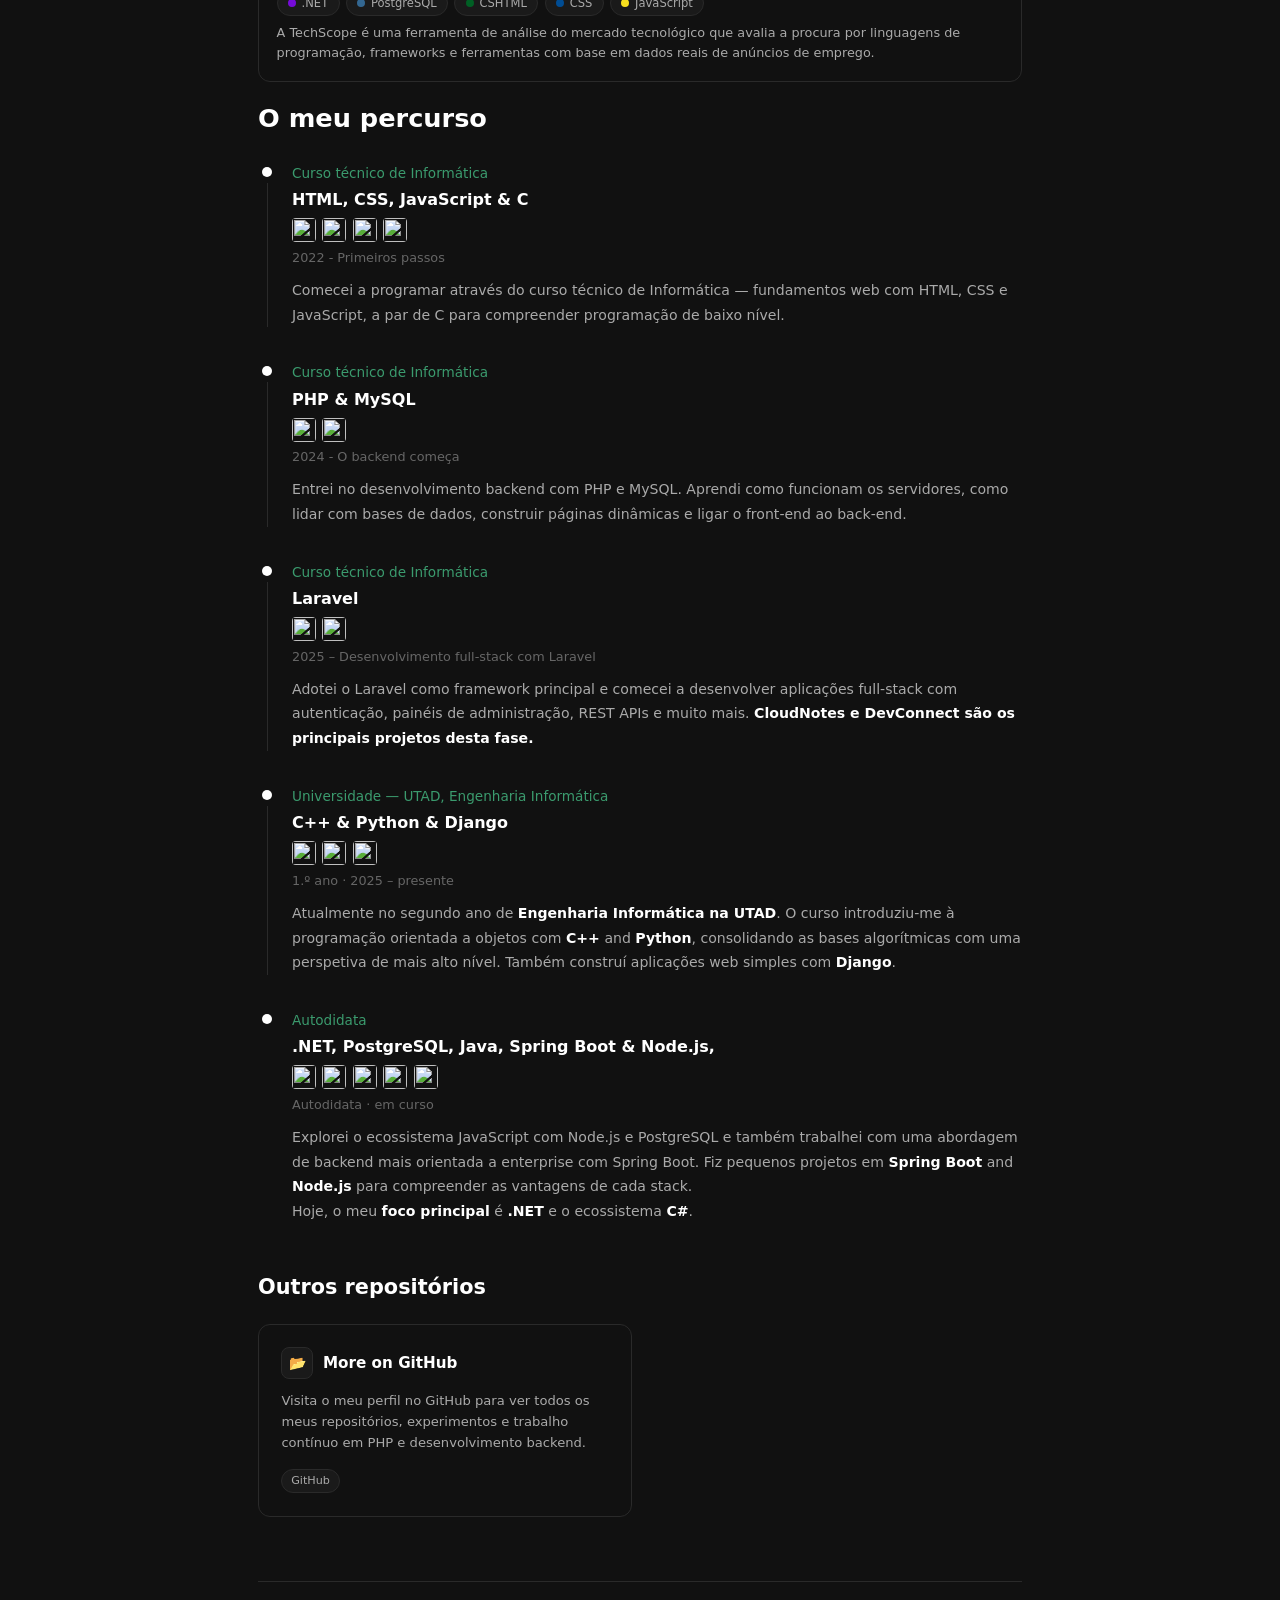
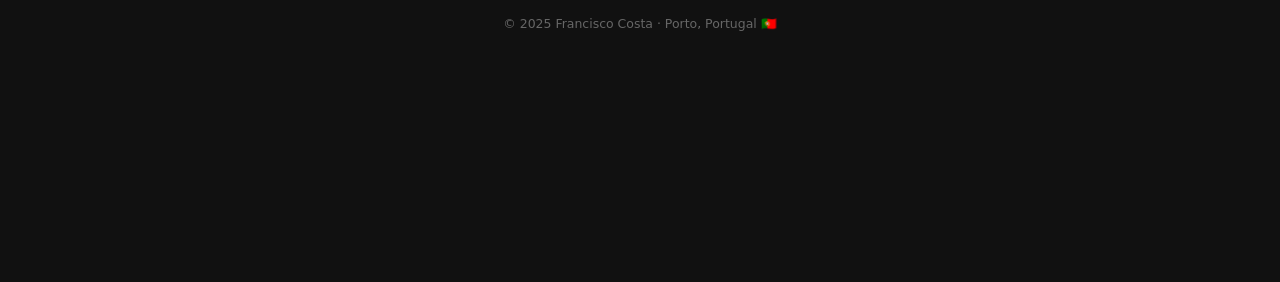
==== commit 758ea0c9: "techscope adicionada" ====
--- a/index.html
+++ b/index.html
@@ -38,9 +38,9 @@
 
     <div class="profile-card">
       <div class="profile-icons">
-        <a href="mailto:franciscocosta1514@gmail.com" title="Email">
+        <!-- <a href="mailto:franciscocosta1514@gmail.com" title="Email">
           <svg viewBox="0 0 24 24" fill="none" stroke="currentColor" stroke-width="2"><rect x="2" y="4" width="20" height="16" rx="2"/><polyline points="2,4 12,13 22,4"/></svg>
-        </a>
+        </a> -->
         <a href="https://github.com/franciscocosta4" target="_blank" title="GitHub">
           <svg viewBox="0 0 24 24" fill="currentColor"><path d="M12 2C6.477 2 2 6.484 2 12.017c0 4.425 2.865 8.18 6.839 9.504.5.092.682-.217.682-.483 0-.237-.008-.868-.013-1.703-2.782.605-3.369-1.343-3.369-1.343-.454-1.158-1.11-1.466-1.11-1.466-.908-.62.069-.608.069-.608 1.003.07 1.531 1.032 1.531 1.032.892 1.53 2.341 1.088 2.91.832.092-.647.35-1.088.636-1.338-2.22-.253-4.555-1.113-4.555-4.951 0-1.093.39-1.988 1.029-2.688-.103-.253-.446-1.272.098-2.65 0 0 .84-.27 2.75 1.026A9.564 9.564 0 0112 6.844a9.59 9.59 0 012.504.337c1.909-1.296 2.747-1.027 2.747-1.027.546 1.379.202 2.398.1 2.651.64.7 1.028 1.595 1.028 2.688 0 3.848-2.339 4.695-4.566 4.943.359.309.678.92.678 1.855 0 1.338-.012 2.419-.012 2.747 0 .268.18.58.688.482A10.02 10.02 0 0022 12.017C22 6.484 17.522 2 12 2z"/></svg>
         </a>
@@ -81,7 +81,7 @@
       <!-- <span class="tech-item"><img src="https://cdn.jsdelivr.net/gh/devicons/devicon@latest/icons/c/c-original.svg" class="tech-icon-img" />C</span> -->
     </div>
     
-    <p style="font-size:0.78rem;color:var(--subtext);text-transform:uppercase;letter-spacing:0.08em;margin-bottom:0.6rem;margin-top:0" data-i18n="learning-label">A aprender</p>
+    <p style="font-size:0.78rem;color:var(--subtext);text-transform:uppercase;letter-spacing:0.08em;margin-bottom:0.6rem;margin-top:0" data-i18n="learning-label">A estudar</p>
     <div class="tech-grid" style="margin-bottom:1.5rem">
       <span class="tech-item"><img src="https://cdn.jsdelivr.net/gh/devicons/devicon@latest/icons/dotnetcore/dotnetcore-original.svg" class="tech-icon-img" />.NET</span>
       <span class="tech-item"><img src="https://raw.githubusercontent.com/devicons/devicon/54cfe13ac10eaa1ef817a343ab0a9437eb3c2e08/icons/csharp/csharp-original.svg" class="tech-icon-img" />C#</span>
@@ -94,8 +94,9 @@
       <span class="tech-item"><img src="https://cdn.jsdelivr.net/gh/devicons/devicon@latest/icons/react/react-original.svg" class="tech-icon-img" alt="React" />React</span>
       <span class="tech-item"><img src="https://cdn.jsdelivr.net/gh/devicons/devicon@latest/icons/docker/docker-original.svg" class="tech-icon-img" alt="Docker" />Docker</span>
       <span class="tech-item"><img src="https://cdn.jsdelivr.net/gh/devicons/devicon@latest/icons/amazonwebservices/amazonwebservices-original-wordmark.svg" class="tech-icon-img" alt="AWS" />AWS</span>
-      <span class="tech-item"><img src="https://cdn.jsdelivr.net/gh/devicons/devicon@latest/icons/java/java-original.svg" class="tech-icon-img" />Java</span> 
-      <span class="tech-item"><img src="https://cdn.jsdelivr.net/gh/devicons/devicon@latest/icons/spring/spring-original.svg" class="tech-icon-img" />Spring</span> 
+      <span class="tech-item"><img src="https://cdn.jsdelivr.net/gh/devicons/devicon@latest/icons/azure/azure-original.svg" class="tech-icon-img" alt="Azure" />AZURE</span>
+      <!-- <span class="tech-item"><img src="https://cdn.jsdelivr.net/gh/devicons/devicon@latest/icons/java/java-original.svg" class="tech-icon-img" />Java</span>  -->
+      <!-- <span class="tech-item"><img src="https://cdn.jsdelivr.net/gh/devicons/devicon@latest/icons/spring/spring-original.svg" class="tech-icon-img" />Spring</span>  -->
     </div>
     <!-- ══════════════ PROJECTS PAGE ══════════════ -->
 <div id="projects">
@@ -164,6 +165,26 @@
         </div>
       </a>
 
+      <!-- TechScope -->
+      <a class="work-card" href="https://github.com/franciscocosta4/techscope" target="_blank" style="text-decoration:none;color:inherit;display:block">
+        <div class="work-screenshot" >
+          <img src="techscope.jpg" alt="TechScope landing page" style="object-position: center top;" />
+        </div>
+        <div class="work-info">
+          <div class="work-title">TechScope</div>
+          <div class="work-tech-row">
+            <span class="work-badge"><span class="dot" style="background:#750bd8;color:#000"></span>.NET</span>
+            <span class="work-badge"><span class="dot" style="background:#336791"></span>PostgreSQL</span>
+            <span class="work-badge"><span class="dot" style="background:#005f24"></span>CSHTML</span>
+            <span class="work-badge"><span class="dot" style="background:#004c93"></span>CSS</span>
+            <span class="work-badge"><span class="dot" style="background:#f7df1e;color:#000"></span>JavaScript</span>
+          </div>
+          <div class="work-desc" >
+A TechScope é uma ferramenta de análise do mercado tecnológico que avalia a procura por linguagens de programação, frameworks e ferramentas com base em dados reais de anúncios de emprego.
+          </div>
+        </div>
+      </a>
+
 
     <div class="exp-section">
       <h2 id="my-journey" class="section-heading" data-i18n="my-journey">O meu percurso</h2>
@@ -231,7 +252,7 @@
             </div>
             <div class="exp-period" data-i18n="period-4">1.º ano · 2025 – presente</div>
             <div class="exp-desc" data-i18n="desc-4">
-              Atualmente no primeiro ano de <strong>Engenharia Informática na UTAD</strong>. O curso introduziu-me à programação orientada a objetos com <strong>C++</strong> and <strong>Python</strong>, consolidando as bases algorítmicas com uma perspetiva de mais alto nível. Também construí aplicações web simples com <strong>Django</strong>.
+              Atualmente no segundo ano de <strong>Engenharia Informática na UTAD</strong>. O curso introduziu-me à programação orientada a objetos com <strong>C++</strong> and <strong>Python</strong>, consolidando as bases algorítmicas com uma perspetiva de mais alto nível. Também construí aplicações web simples com <strong>Django</strong>.
             </div>
           </div>
         </div>
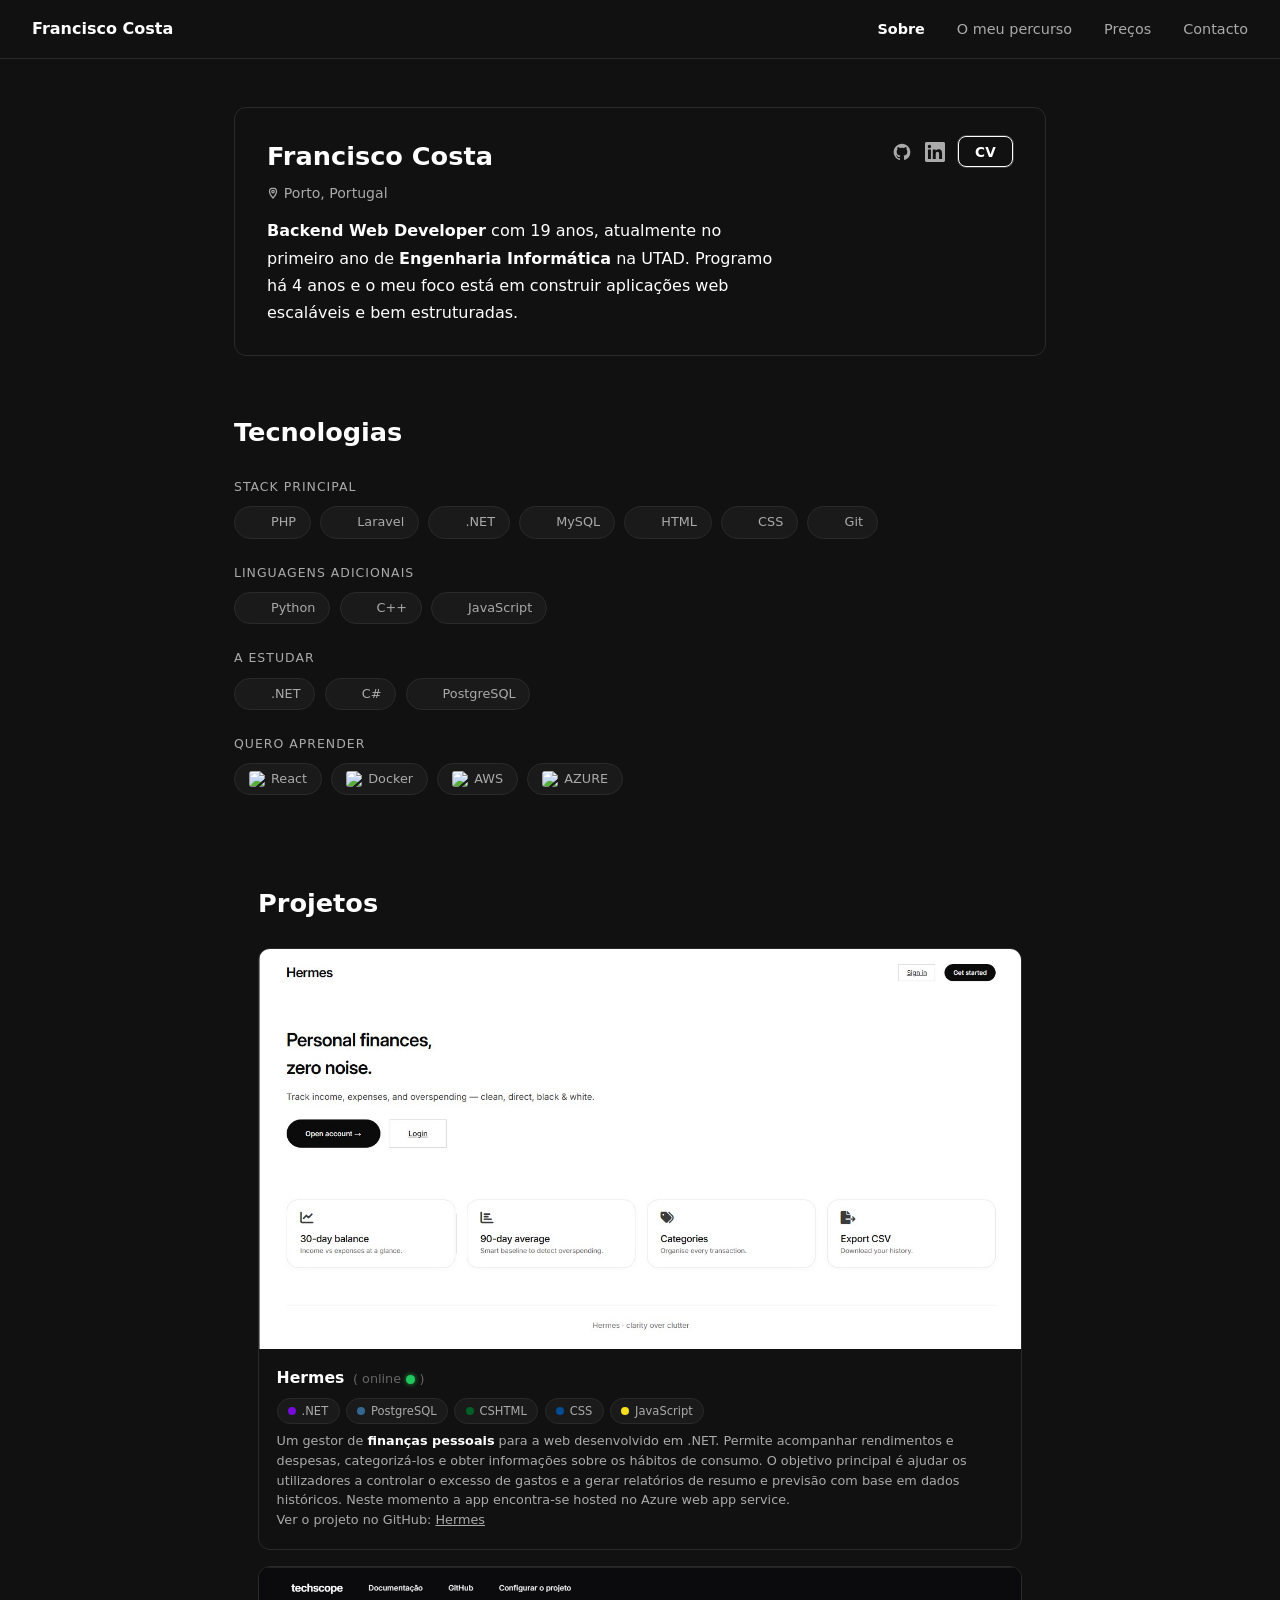
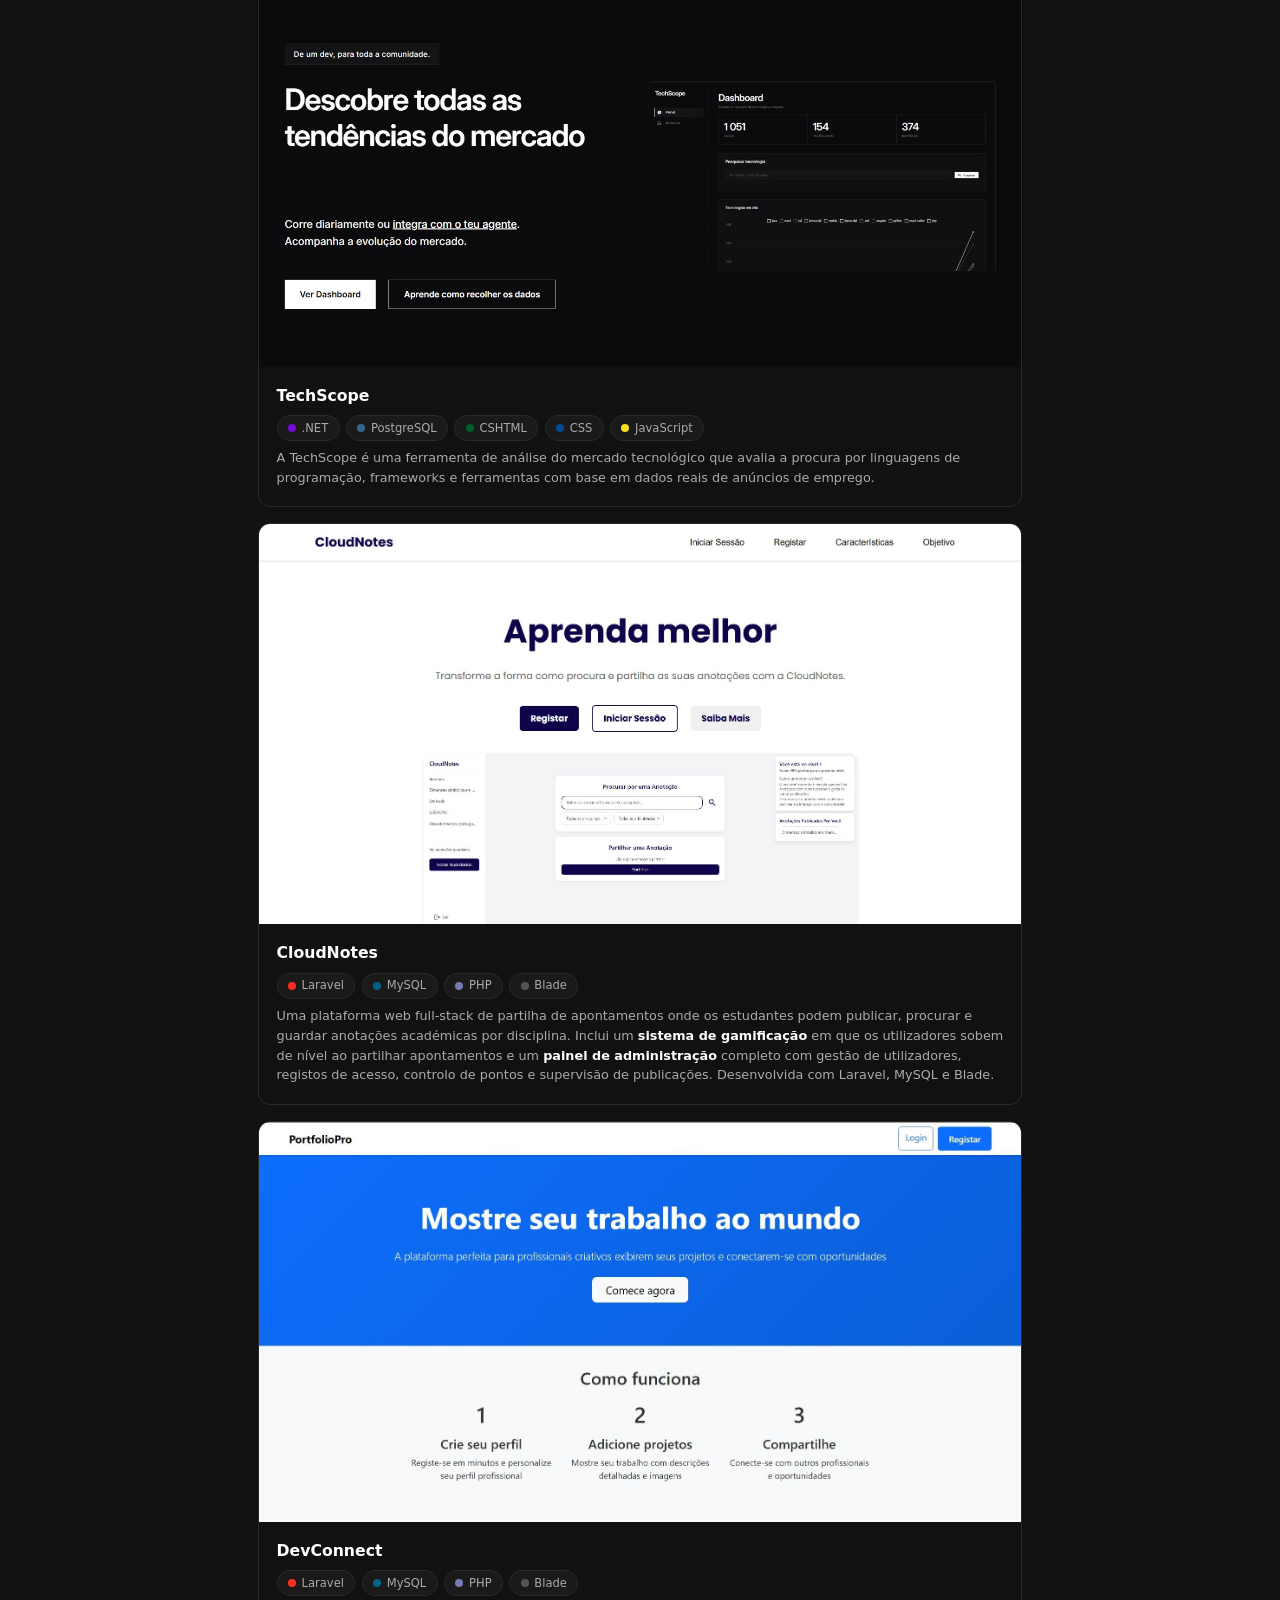
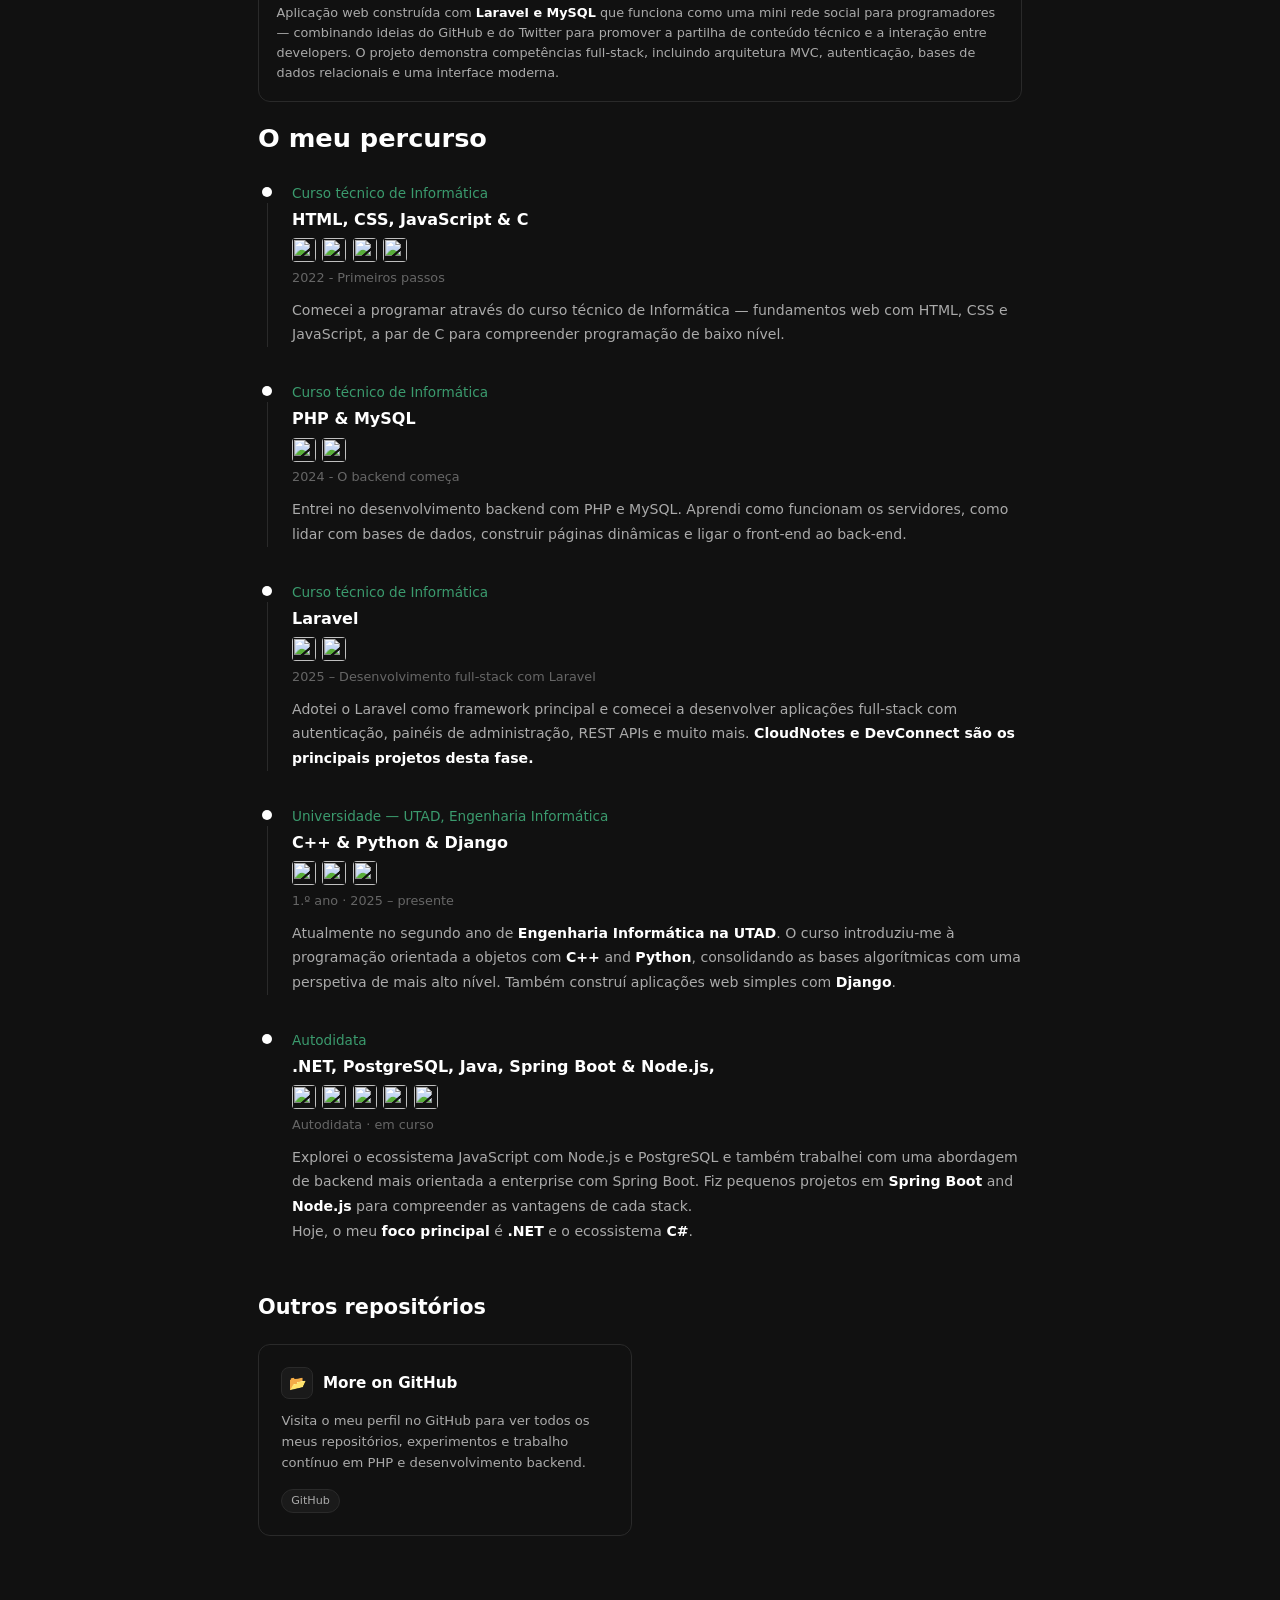
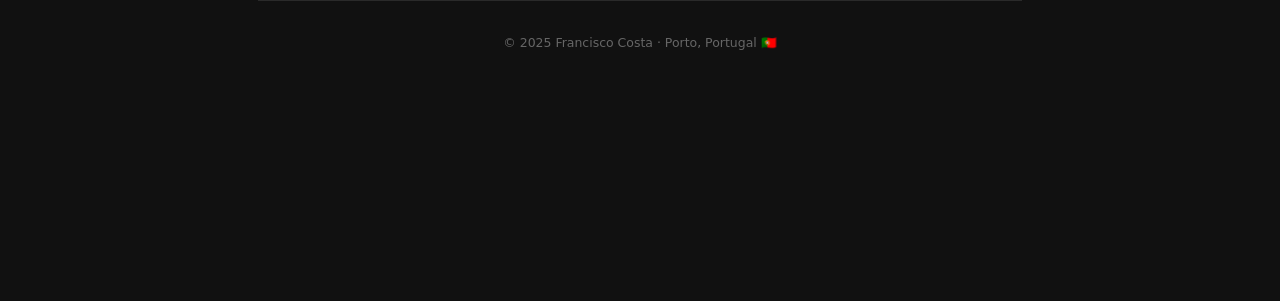
==== commit 29d7d212: "adicionei link para o hermes." ====
--- a/index.html
+++ b/index.html
@@ -99,10 +99,54 @@
       <!-- <span class="tech-item"><img src="https://cdn.jsdelivr.net/gh/devicons/devicon@latest/icons/spring/spring-original.svg" class="tech-icon-img" />Spring</span>  -->
     </div>
     <!-- ══════════════ PROJECTS PAGE ══════════════ -->
-<div id="projects">
-  <div class="page">
-    <h1 class="section-heading" data-i18n="projects-heading">Projetos</h1>
-    <div class="work-list">
+    <div id="projects">
+      <div class="page">
+        <h1 class="section-heading" data-i18n="projects-heading">Projetos</h1>
+        <div class="work-list">
+      
+            <!-- HERMES -->
+            <div class="work-card" style="display:block">
+              <div class="work-screenshot" >
+                <a href="https://hermes-hje8b0hzc8gjcshw.spaincentral-01.azurewebsites.net/" target="_blank" rel="noopener noreferrer" style="display:block;width:100%;height:100%">
+                  <img src="hermes.jpg" alt="Abrir o site Hermes" style="object-position: center top;" />
+                </a>
+              </div>
+              <div class="work-info">
+                <div class="work-title">Hermes <span class="work-status">( online <span class="status-dot" aria-hidden="true"></span> )</span></div>
+                <div class="work-tech-row">
+                  <span class="work-badge"><span class="dot" style="background:#750bd8;color:#000"></span>.NET</span>
+                  <span class="work-badge"><span class="dot" style="background:#336791"></span>PostgreSQL</span>
+                  <span class="work-badge"><span class="dot" style="background:#005f24"></span>CSHTML</span>
+                  <span class="work-badge"><span class="dot" style="background:#004c93"></span>CSS</span>
+                  <span class="work-badge"><span class="dot" style="background:#f7df1e;color:#000"></span>JavaScript</span>
+                </div>
+                <div class="work-desc" data-i18n="desc-hermes">
+                  Um gestor de <strong style="color:var(--text)">finanças pessoais</strong> para a web desenvolvido em .NET. Permite acompanhar rendimentos e despesas, categorizá-los e obter informações sobre os hábitos de consumo. O objetivo principal é ajudar os utilizadores a controlar o excesso de gastos e a gerar relatórios de resumo e previsão com base em dados históricos. Neste momento a app encontra-se hosted no Azure web app service.
+                  <br>
+                  Ver o projeto no GitHub: <a href="https://github.com/franciscocosta4/hermes" target="_blank" rel="noopener noreferrer" style="text-decoration: underline;">Hermes</a>
+                </div>
+              </div>
+            </div>
+      
+            <!-- TechScope -->
+            <a class="work-card" href="https://github.com/franciscocosta4/techscope" target="_blank" style="text-decoration:none;color:inherit;display:block">
+              <div class="work-screenshot" >
+                <img src="techscope.jpg" alt="TechScope landing page" style="object-position: center top;" />
+              </div>
+              <div class="work-info">
+                <div class="work-title">TechScope</div>
+                <div class="work-tech-row">
+                  <span class="work-badge"><span class="dot" style="background:#750bd8;color:#000"></span>.NET</span>
+                  <span class="work-badge"><span class="dot" style="background:#336791"></span>PostgreSQL</span>
+                  <span class="work-badge"><span class="dot" style="background:#005f24"></span>CSHTML</span>
+                  <span class="work-badge"><span class="dot" style="background:#004c93"></span>CSS</span>
+                  <span class="work-badge"><span class="dot" style="background:#f7df1e;color:#000"></span>JavaScript</span>
+                </div>
+                <div class="work-desc" >
+      A TechScope é uma ferramenta de análise do mercado tecnológico que avalia a procura por linguagens de programação, frameworks e ferramentas com base em dados reais de anúncios de emprego.
+                </div>
+              </div>
+            </a>
 
       <!-- CLOUDNOTES -->
       <a class="work-card" href="https://github.com/franciscocosta4/CloudNotes" target="_blank" style="text-decoration:none;color:inherit;display:block">
@@ -144,46 +188,6 @@
         </div>
       </a>
 
-
-      <!-- HERMES -->
-      <a class="work-card" href="https://github.com/franciscocosta4/hermes" target="_blank" style="text-decoration:none;color:inherit;display:block">
-        <div class="work-screenshot" >
-          <img src="hermes.jpg" alt="Hermes dashboard" style="object-position: center top;" />
-        </div>
-        <div class="work-info">
-          <div class="work-title">Hermes</div>
-          <div class="work-tech-row">
-            <span class="work-badge"><span class="dot" style="background:#750bd8;color:#000"></span>.NET</span>
-            <span class="work-badge"><span class="dot" style="background:#336791"></span>PostgreSQL</span>
-            <span class="work-badge"><span class="dot" style="background:#005f24"></span>CSHTML</span>
-            <span class="work-badge"><span class="dot" style="background:#004c93"></span>CSS</span>
-            <span class="work-badge"><span class="dot" style="background:#f7df1e;color:#000"></span>JavaScript</span>
-          </div>
-          <div class="work-desc" data-i18n="desc-hermes">
-            Um gestor de <strong style="color:var(--text)">finanças pessoais</strong> para a web desenvolvido em .NET. Permite acompanhar rendimentos e despesas, categorizá-los e obter informações sobre os hábitos de consumo. O objetivo principal é ajudar os utilizadores a controlar o excesso de gastos e a gerar relatórios de resumo e previsão com base em dados históricos.
-          </div>
-        </div>
-      </a>
-
-      <!-- TechScope -->
-      <a class="work-card" href="https://github.com/franciscocosta4/techscope" target="_blank" style="text-decoration:none;color:inherit;display:block">
-        <div class="work-screenshot" >
-          <img src="techscope.jpg" alt="TechScope landing page" style="object-position: center top;" />
-        </div>
-        <div class="work-info">
-          <div class="work-title">TechScope</div>
-          <div class="work-tech-row">
-            <span class="work-badge"><span class="dot" style="background:#750bd8;color:#000"></span>.NET</span>
-            <span class="work-badge"><span class="dot" style="background:#336791"></span>PostgreSQL</span>
-            <span class="work-badge"><span class="dot" style="background:#005f24"></span>CSHTML</span>
-            <span class="work-badge"><span class="dot" style="background:#004c93"></span>CSS</span>
-            <span class="work-badge"><span class="dot" style="background:#f7df1e;color:#000"></span>JavaScript</span>
-          </div>
-          <div class="work-desc" >
-A TechScope é uma ferramenta de análise do mercado tecnológico que avalia a procura por linguagens de programação, frameworks e ferramentas com base em dados reais de anúncios de emprego.
-          </div>
-        </div>
-      </a>
 
 
     <div class="exp-section">
--- a/styles.css
+++ b/styles.css
@@ -572,6 +572,38 @@
   margin-bottom: 0.45rem;
 }
 
+.work-status {
+  display: inline-flex;
+  align-items: center;
+  gap: 0.3rem;
+  margin-left: 0.2rem;
+  font-size: 0.8rem;
+  font-weight: 400;
+  color: var(--muted);
+  line-height: 1.55;
+}
+
+.status-dot {
+  width: 0.55rem;
+  height: 0.55rem;
+  flex: 0 0 0.55rem;
+  border-radius: 50%;
+  background: #22c55e;
+  box-shadow: 0 0 0.35rem rgba(34, 197, 94, 0.8);
+  animation: onlinePulse 1.4s ease-in-out infinite;
+}
+
+@keyframes onlinePulse {
+  0%, 100% { opacity: 0.45; transform: scale(0.85); }
+  50% { opacity: 1; transform: scale(1); }
+}
+
+@media (prefers-reduced-motion: reduce) {
+  .status-dot {
+    animation: none;
+  }
+}
+
 .work-tech-row {
   display: flex;
   flex-wrap: wrap;
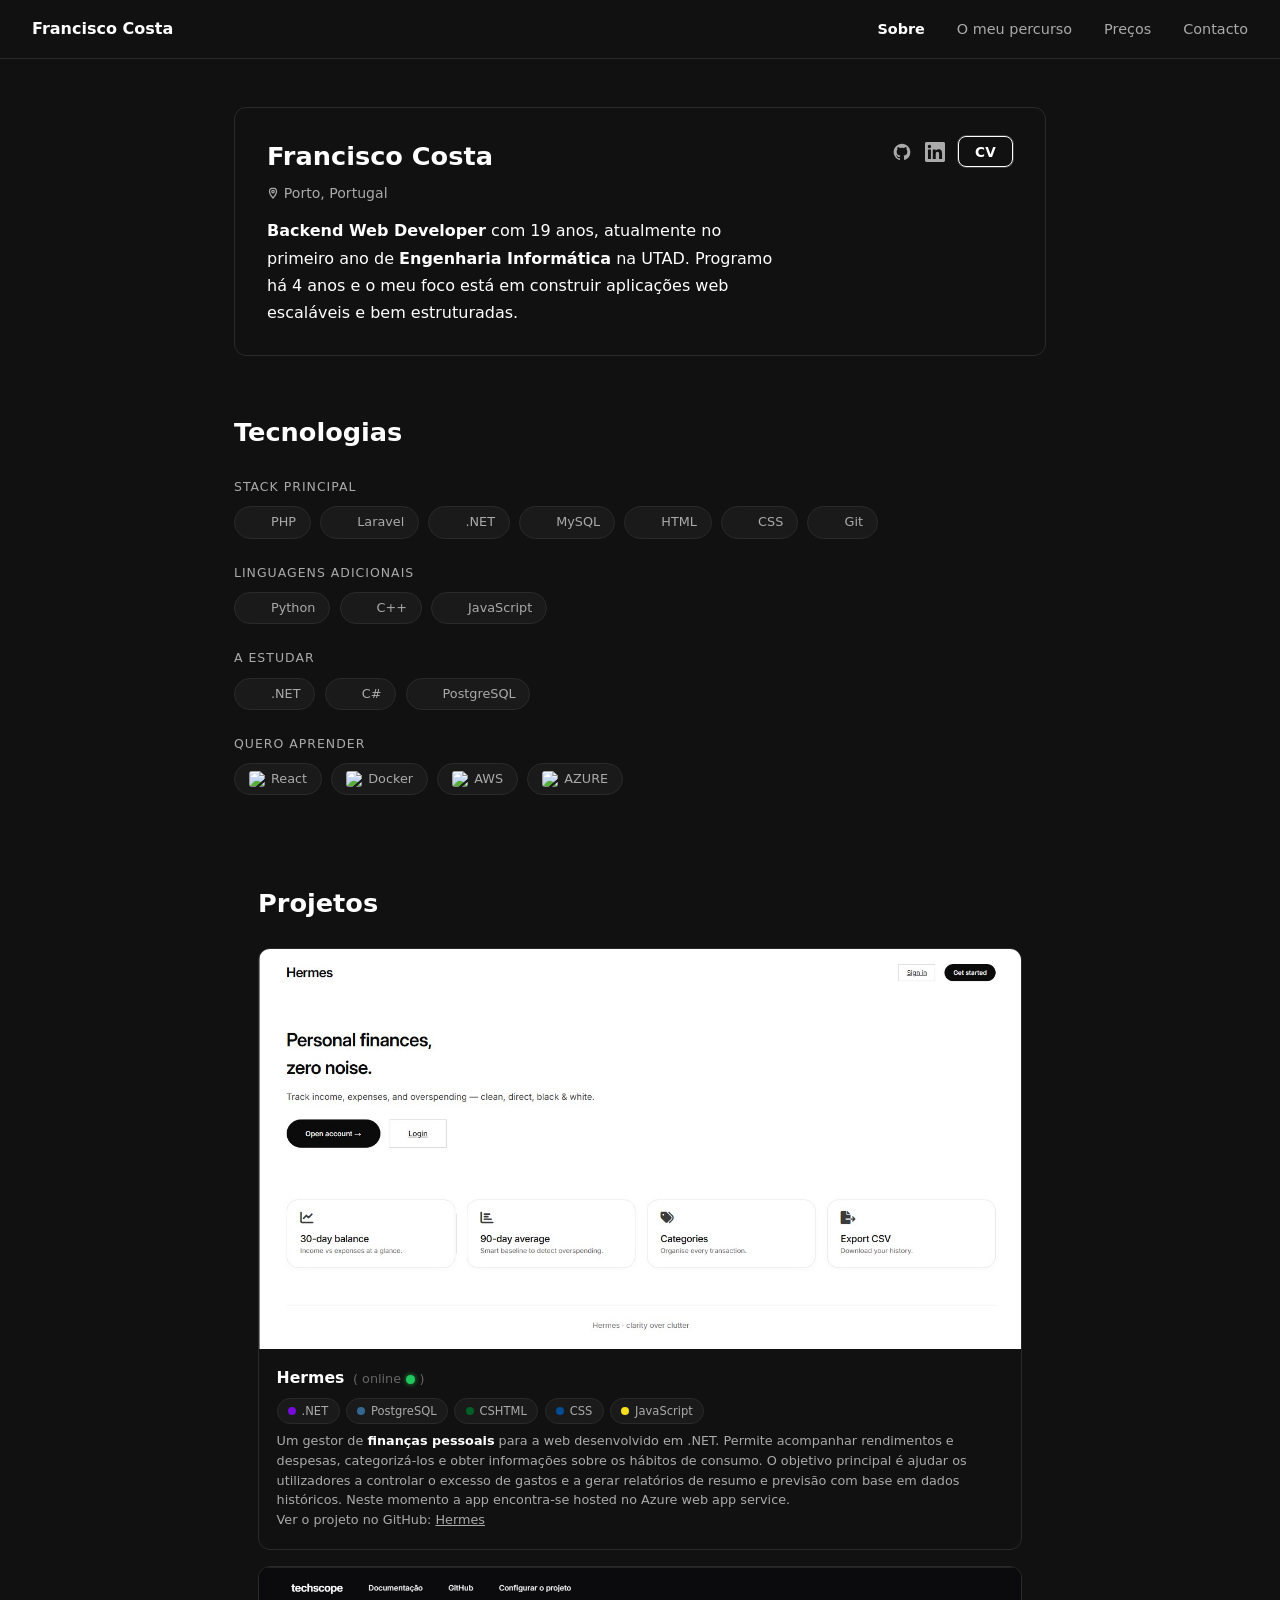
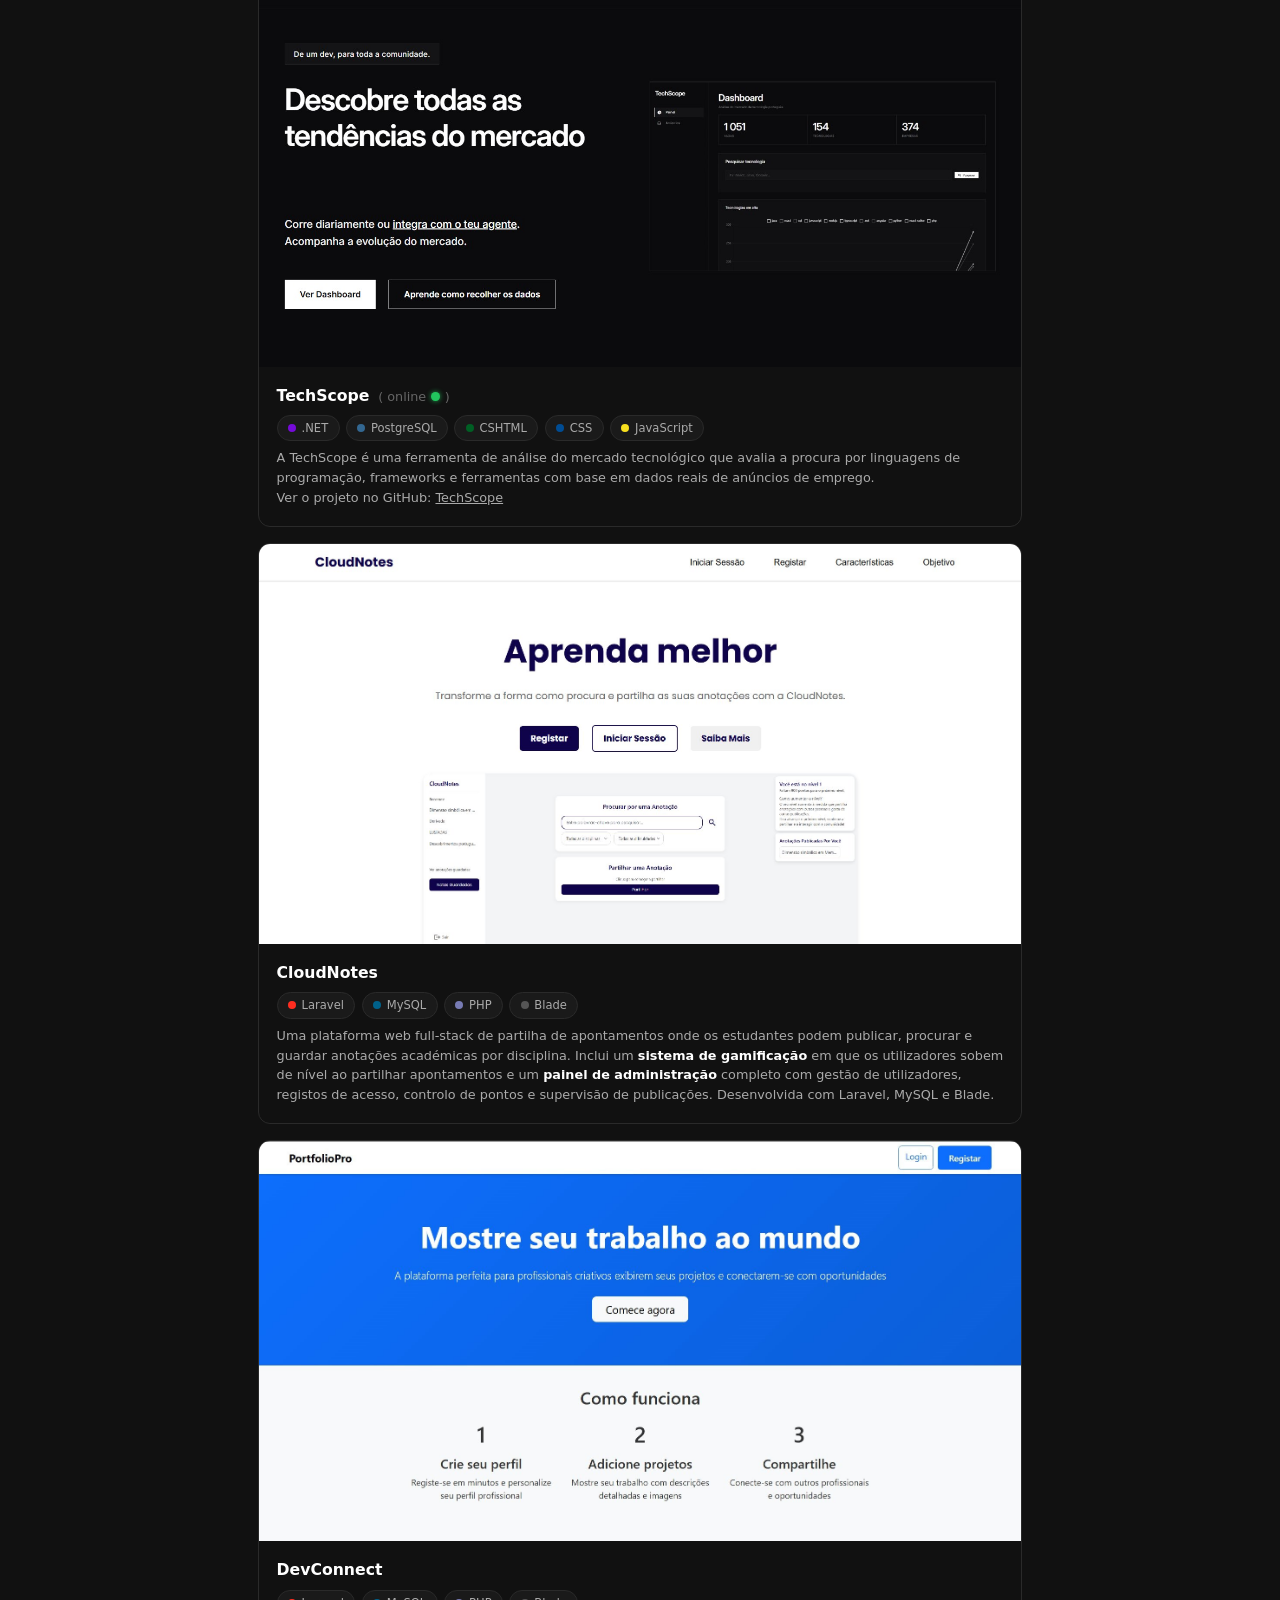
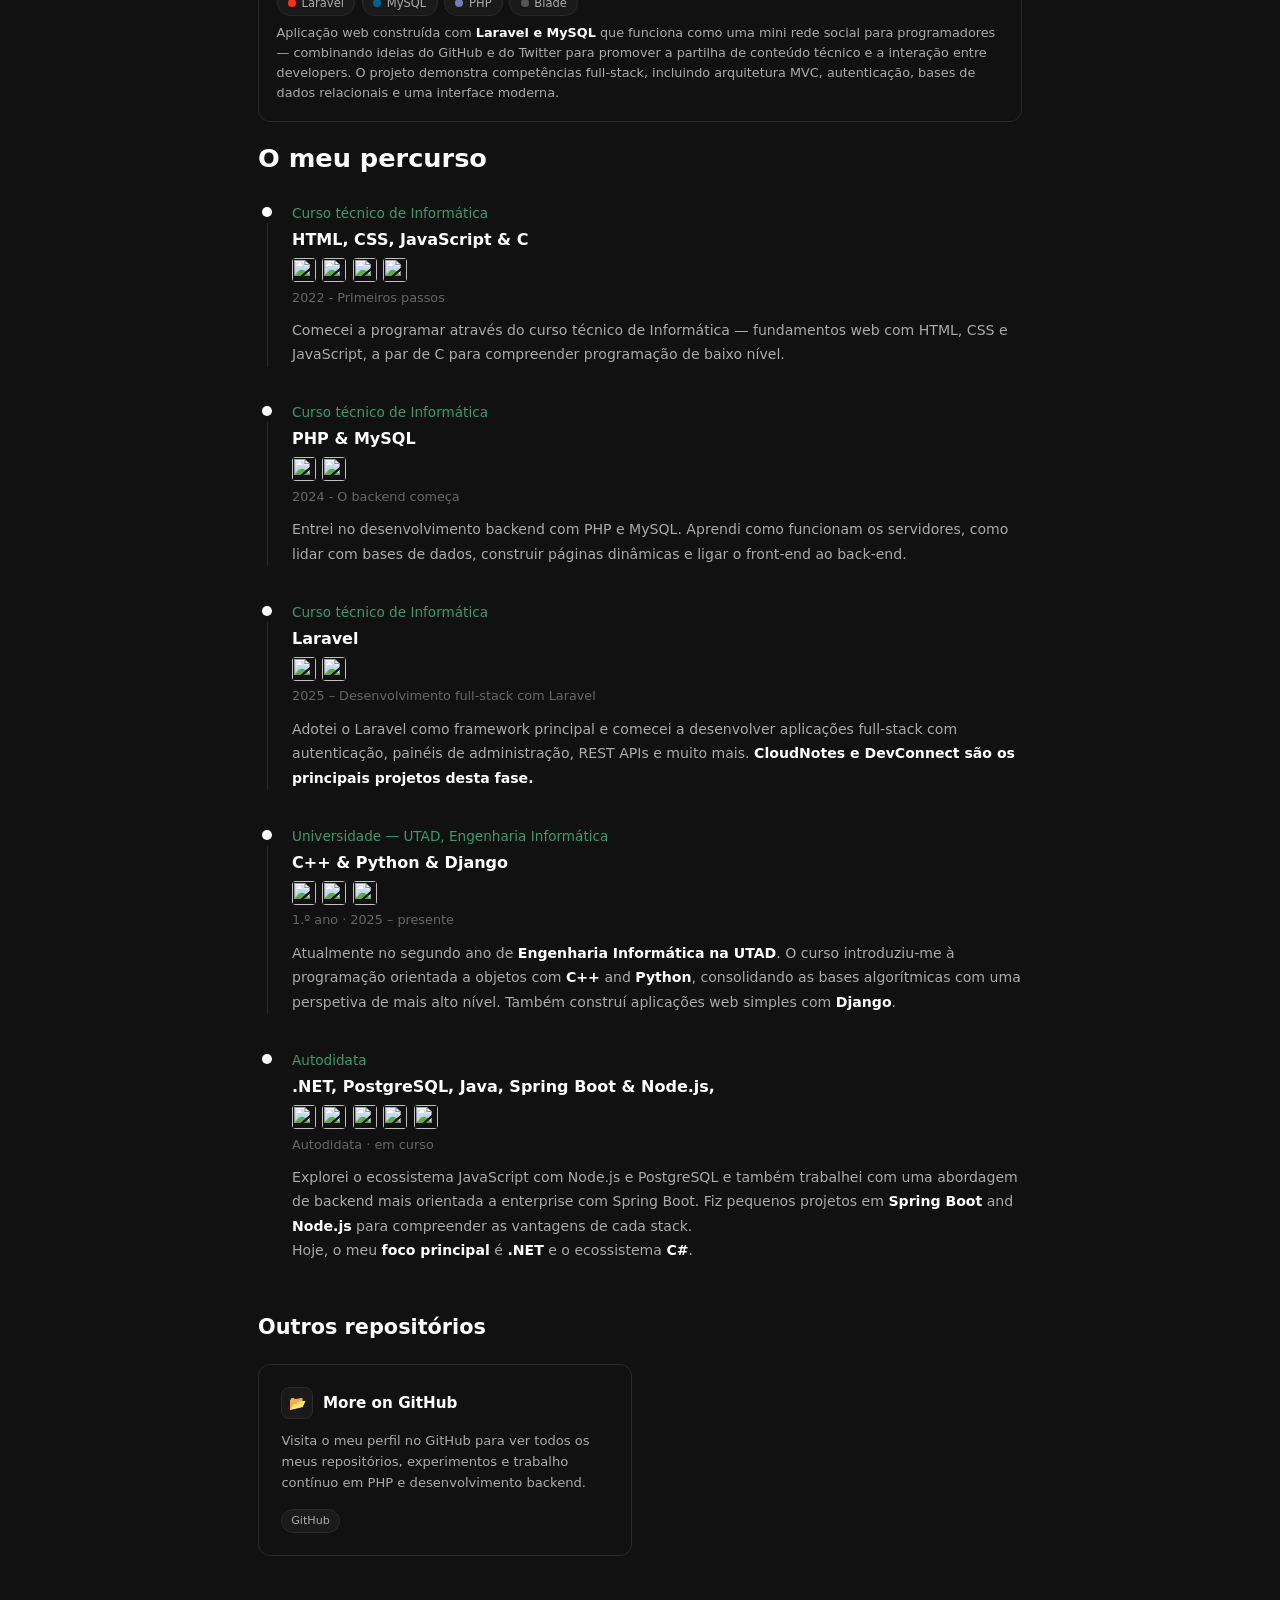
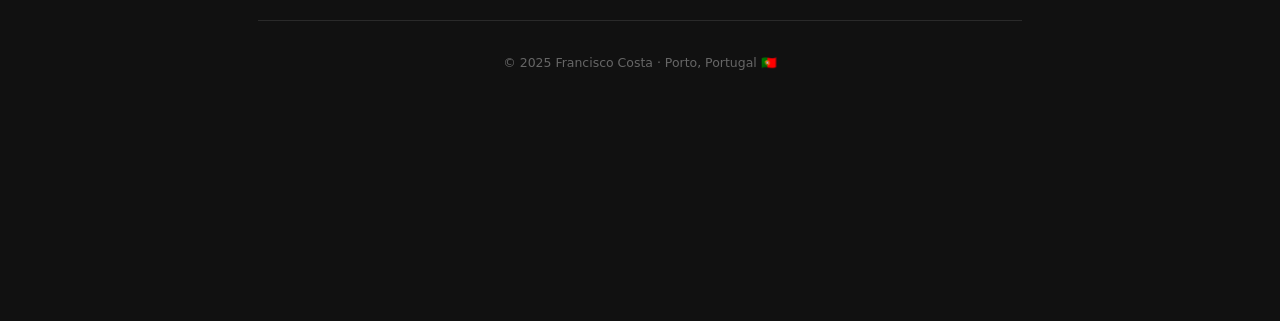
==== commit 1412860c: "atualizações para a techscope" ====
--- a/index.html
+++ b/index.html
@@ -129,12 +129,14 @@
             </div>
       
             <!-- TechScope -->
-            <a class="work-card" href="https://github.com/franciscocosta4/techscope" target="_blank" style="text-decoration:none;color:inherit;display:block">
+            <div class="work-card" style="display:block">
               <div class="work-screenshot" >
-                <img src="techscope.jpg" alt="TechScope landing page" style="object-position: center top;" />
+                <a href="https://franciscocosta4.github.io/TechScope/" target="_blank" rel="noopener noreferrer" style="display:block;width:100%;height:100%">
+                  <img src="techscope.jpg" alt="Abrir o site TechScope" style="object-position: center top;" />
+                </a>
               </div>
               <div class="work-info">
-                <div class="work-title">TechScope</div>
+                <div class="work-title">TechScope <span class="work-status">( online <span class="status-dot" aria-hidden="true"></span> )</span></div>
                 <div class="work-tech-row">
                   <span class="work-badge"><span class="dot" style="background:#750bd8;color:#000"></span>.NET</span>
                   <span class="work-badge"><span class="dot" style="background:#336791"></span>PostgreSQL</span>
@@ -143,10 +145,12 @@
                   <span class="work-badge"><span class="dot" style="background:#f7df1e;color:#000"></span>JavaScript</span>
                 </div>
                 <div class="work-desc" >
-      A TechScope é uma ferramenta de análise do mercado tecnológico que avalia a procura por linguagens de programação, frameworks e ferramentas com base em dados reais de anúncios de emprego.
+                  A TechScope é uma ferramenta de análise do mercado tecnológico que avalia a procura por linguagens de programação, frameworks e ferramentas com base em dados reais de anúncios de emprego.
+                  <br>
+                  Ver o projeto no GitHub: <a href="https://github.com/franciscocosta4/techscope" target="_blank" rel="noopener noreferrer" style="text-decoration: underline;">TechScope</a>
                 </div>
               </div>
-            </a>
+            </div>
 
       <!-- CLOUDNOTES -->
       <a class="work-card" href="https://github.com/franciscocosta4/CloudNotes" target="_blank" style="text-decoration:none;color:inherit;display:block">
